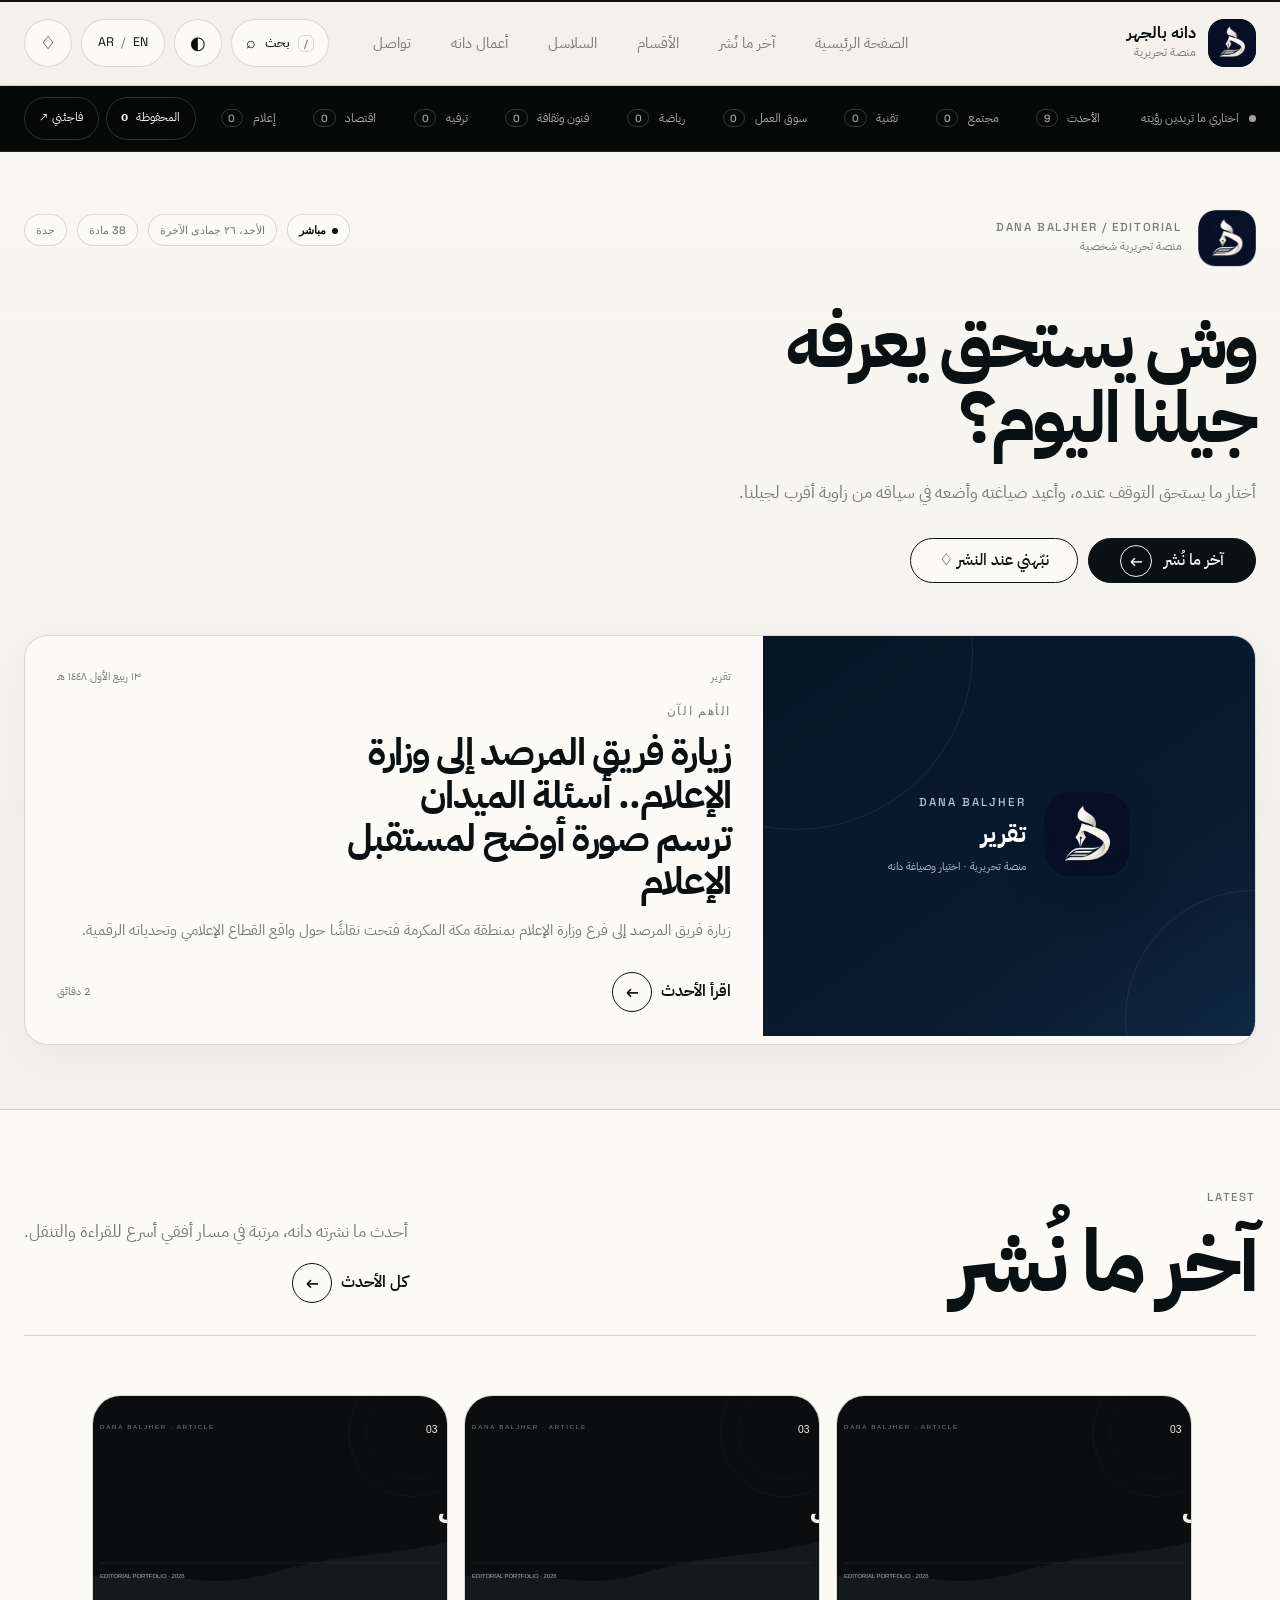
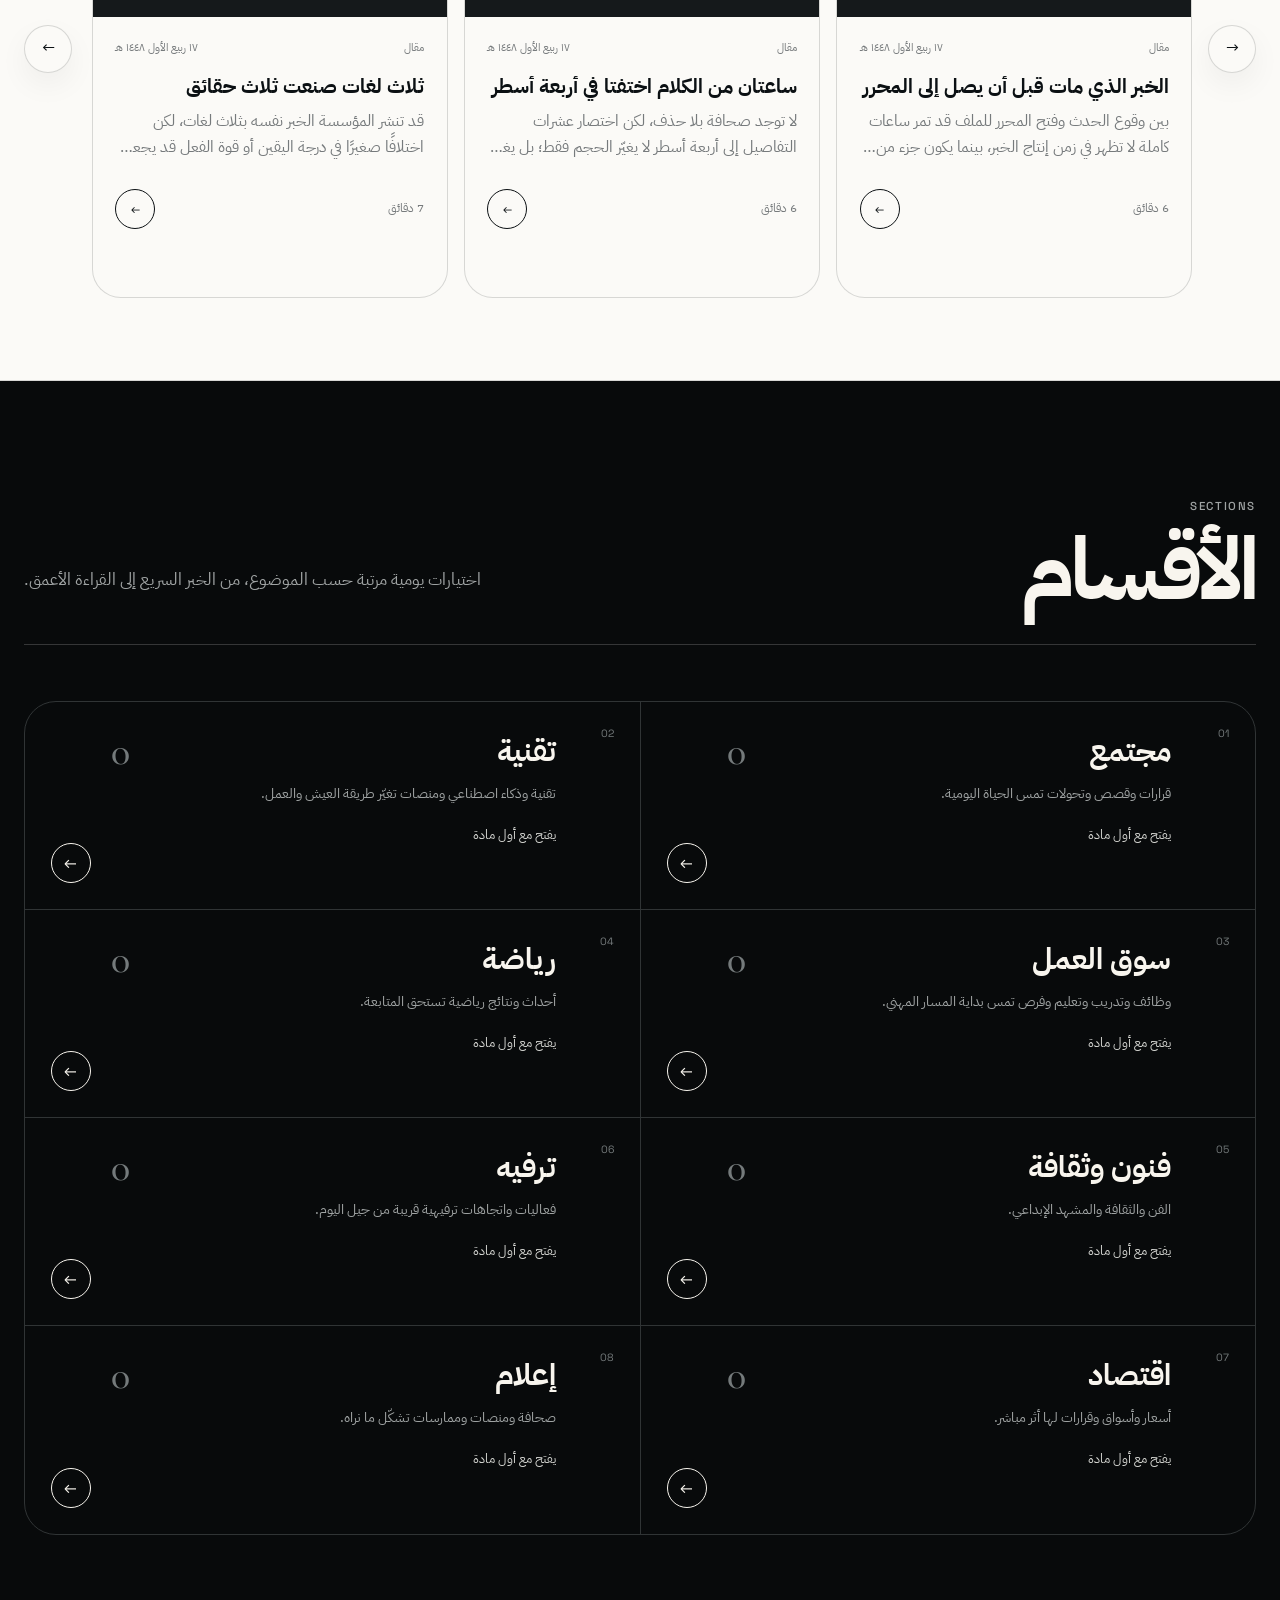
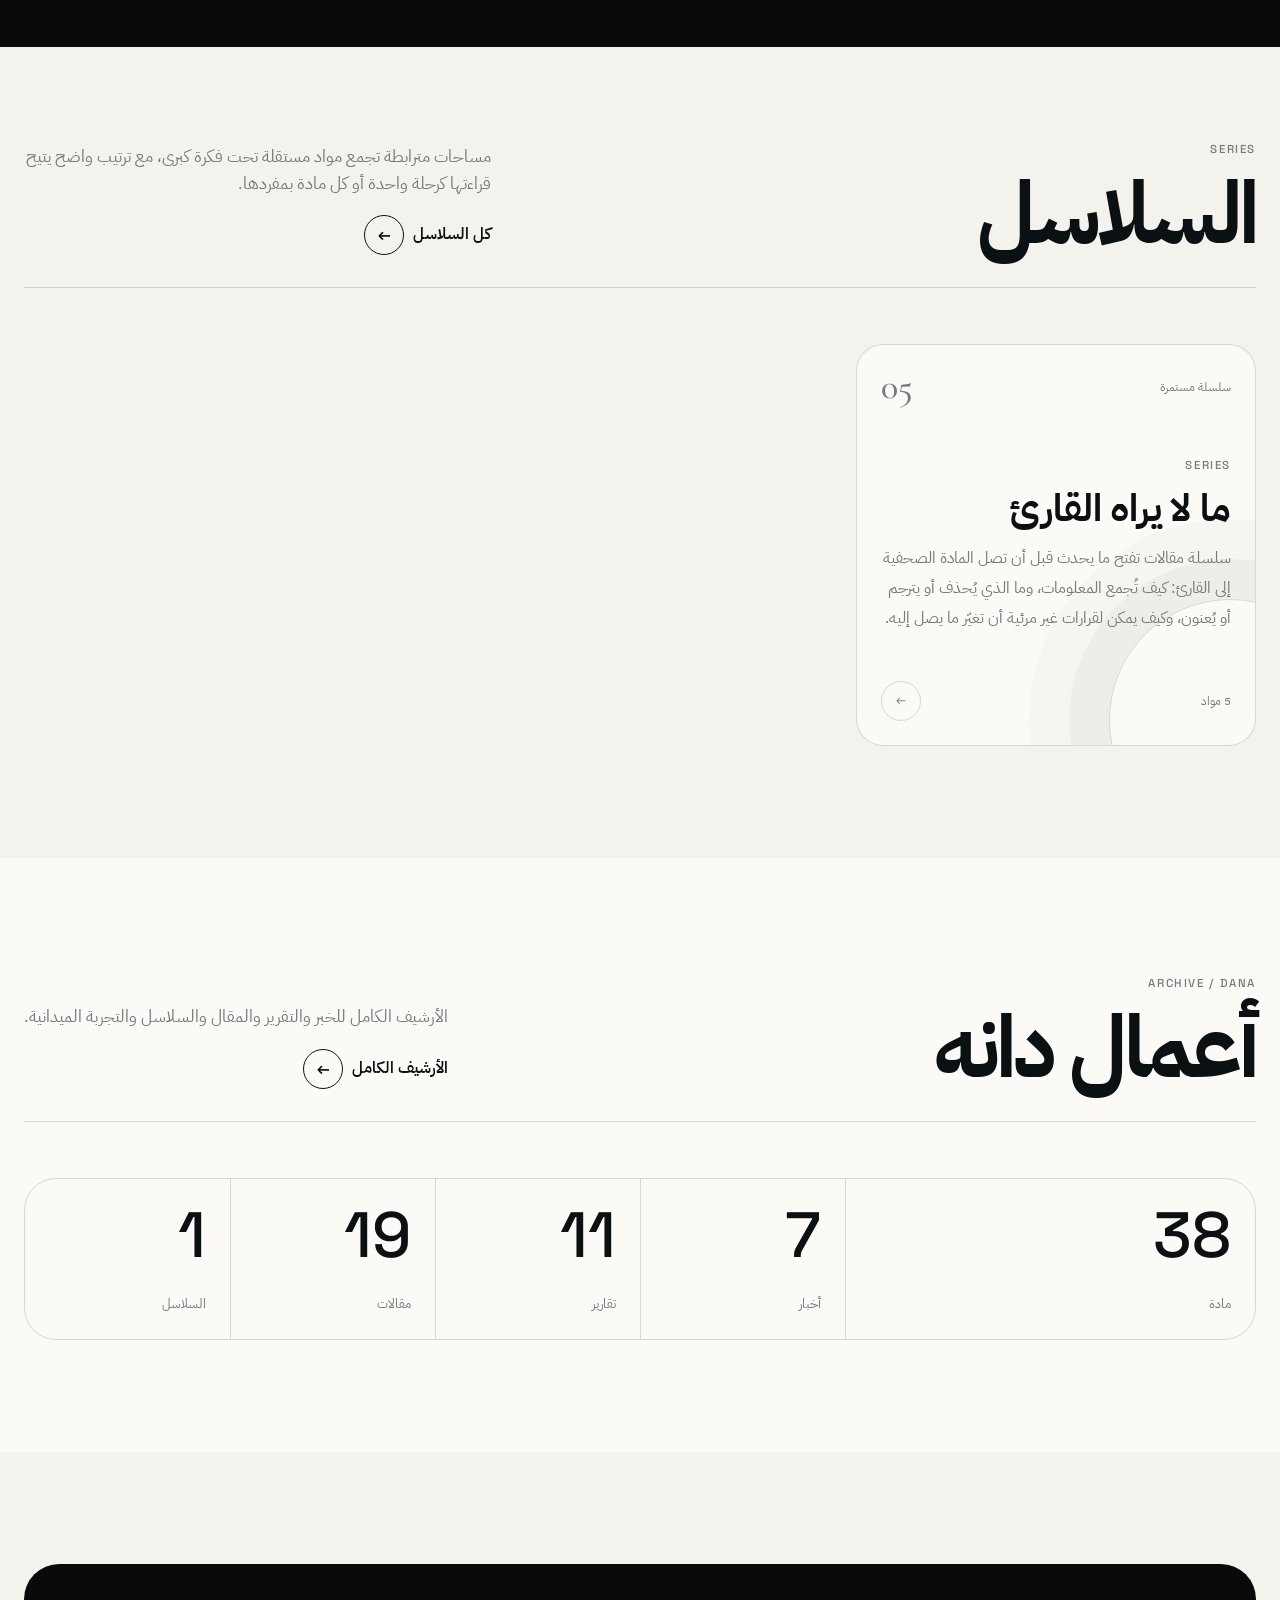
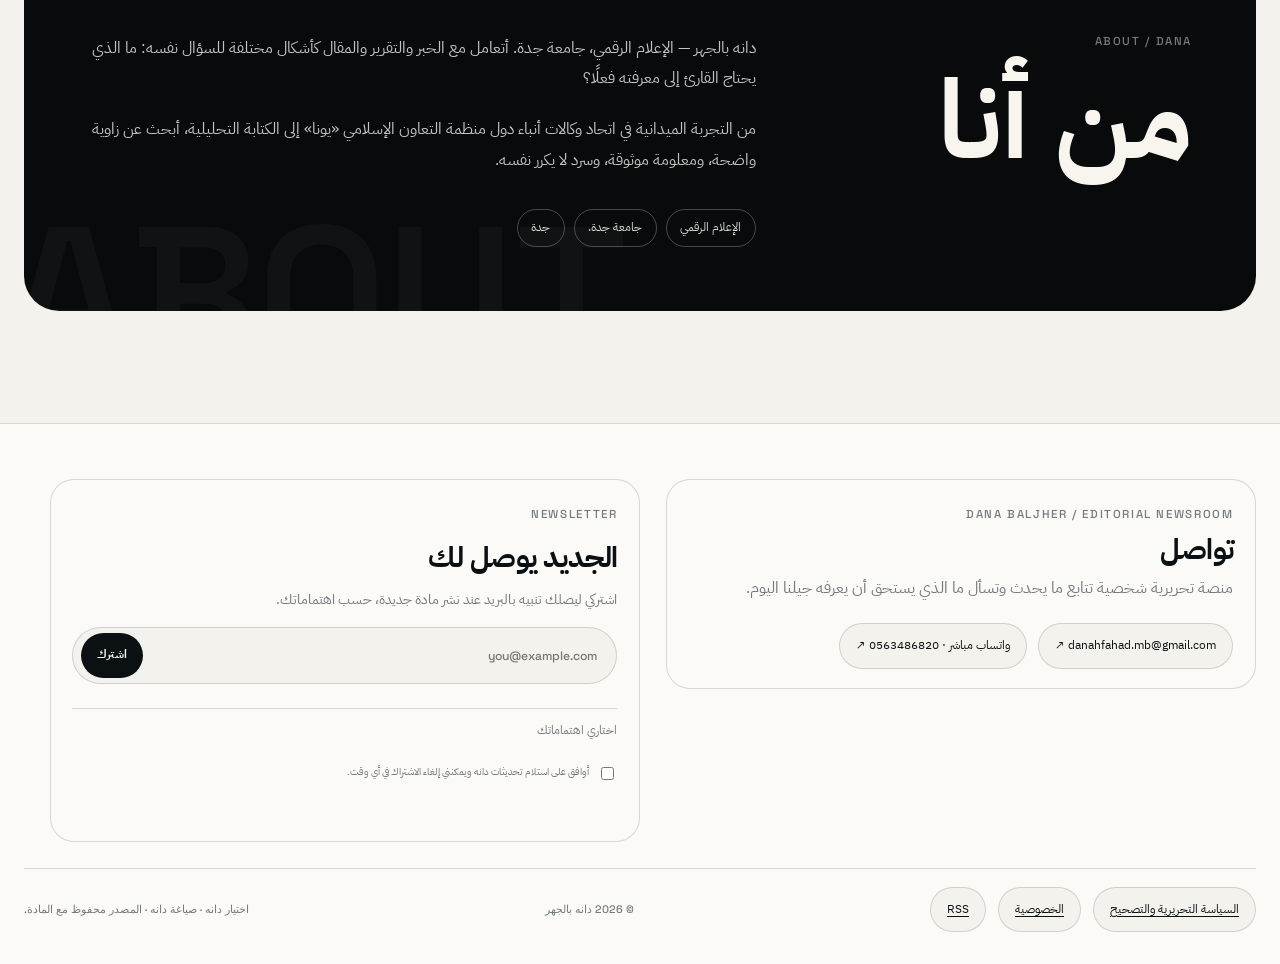
==== index.html @ 5fc56bbb "Enhance UI UX and overall website experience" ====
<!doctype html>
<html lang="ar" dir="rtl" data-theme="light">
<head>
<meta charset="utf-8"><meta name="viewport" content="width=device-width,initial-scale=1,viewport-fit=cover">
<meta name="theme-color" content="#f5f3ee"><meta name="description" content="منصة دانه بالجهر التحريرية — أخبار وتقارير ومقالات وسلاسل من زاوية تسأل: وش يستحق يعرفه جيلنا اليوم؟"><meta name="author" content="دانه بالجهر">
<meta property="og:type" content="website"><meta property="og:title" content="دانه بالجهر | منصة تحريرية"><meta property="og:image" content="assets/brand/icon-512.png">
<title>دانه بالجهر | منصة تحريرية</title>
<link rel="alternate" type="application/rss+xml" title="دانه بالجهر RSS" href="https://vffsndkoaswcnnlzpvuu.supabase.co/functions/v1/public-feed">
<link rel="icon" href="assets/brand/favicon.png?v=18.6"><link rel="apple-touch-icon" href="assets/brand/icon-192.png"><link rel="manifest" href="manifest.webmanifest">
<link rel="preconnect" href="https://fonts.googleapis.com"><link rel="preconnect" href="https://fonts.gstatic.com" crossorigin>
<link href="https://fonts.googleapis.com/css2?family=Aref+Ruqaa+Ink:wght@400;700&family=Cormorant+Garamond:wght@400;500;600&family=IBM+Plex+Sans+Arabic:wght@300;400;500;600;700&family=Space+Grotesk:wght@400;500;600;700&display=swap" rel="stylesheet">
<link rel="stylesheet" href="styles.css?v=18.6">
<script defer src="articles.js"></script><script defer src="translations-en.js?v=20260901-v18"></script><script defer src="series-data.js?v=20260901-v18"></script><script defer src="backend.js?v=20260901-v18-1"></script><script defer src="pdf-export.js?v=18.6"></script><script defer src="app.js?v=18.6"></script>
</head>
<body data-page="home">
<a class="skip-link" href="#main">تجاوز إلى المحتوى</a><div class="page-progress" id="pageProgress"><span></span></div>
<header class="site-header"><div class="shell header-row">
<a class="brand" href="index.html"><span class="brand-mark"><img src="assets/brand/dana-mark.png?v=18.6" alt="" width="46" height="46"></span><span><strong data-name>دانه بالجهر</strong><small data-portfolio>منصة تحريرية</small></span></a>
<nav class="primary-nav"><a href="index.html" data-i18n="home">الصفحة الرئيسية</a><a href="index.html#now" data-i18n="latestNow">الأحدث</a><a href="index.html#sections" data-i18n="sections">الأقسام</a><a href="series.html" data-i18n="series">السلاسل</a><a href="archive.html" data-i18n="danaWork">أعمال دانه</a><a href="index.html#contact" data-i18n="contact">تواصل</a></nav>
<div class="header-actions"><button class="icon-button notify-button" type="button" data-push-toggle aria-label="تنبيهات النشر">♢</button><button id="langToggle" class="utility" type="button">AR <span>/</span> EN</button><button id="themeToggle" class="icon-button" type="button" aria-label="المظهر">◐</button><button id="searchToggle" class="search-button" type="button"><span>⌕</span><b data-i18n="search">بحث</b><kbd>/</kbd></button><button id="menuToggle" class="icon-button menu-button" type="button">☰</button></div>
</div></header>
<div class="content-ribbon"><div class="shell ribbon-inner"><span class="ribbon-label"><i></i><span data-i18n="choose">اختاري ما تريدين رؤيته</span></span><nav id="ribbonTrack" class="ribbon-track"></nav><div class="ribbon-tools"><button id="savedShortcut"><span data-i18n="saved">المحفوظة</span> <b data-saved-count>0</b></button><button id="randomStory"><span data-i18n="surprise">فاجئني</span> ↗</button></div></div></div>
<main id="main" tabindex="-1"></main>
<footer class="site-footer" id="contact"><div class="shell footer-inner footer-newsroom">
  <div class="footer-brand-block"><span class="eyebrow">DANA BALJHER / EDITORIAL NEWSROOM</span><h3 class="footer-contact-title" data-i18n="contact">تواصل</h3><p data-i18n="footerText">منصة تحريرية شخصية تتابع ما يحدث وتسأل ما الذي يستحق أن يعرفه جيلنا اليوم.</p><div class="footer-direct"><a href="mailto:danahfahad.mb@gmail.com?subject=%D8%AA%D9%88%D8%A7%D8%B5%D9%84%20%D9%85%D9%86%20%D9%85%D9%86%D8%B5%D8%A9%20%D8%AF%D8%A7%D9%86%D9%87">danahfahad.mb@gmail.com ↗</a><a href="https://wa.me/966563486820?text=%D9%85%D8%B1%D8%AD%D8%A8%D8%A7%20%D8%AF%D8%A7%D9%86%D9%87%D8%8C%20%D8%AA%D9%88%D8%A7%D8%B5%D9%84%D8%AA%20%D9%85%D8%B9%D9%83%20%D9%85%D9%86%20%D8%A7%D9%84%D9%85%D9%88%D9%82%D8%B9" target="_blank" rel="noopener" data-i18n="whatsappDirect">واتساب مباشر ↗</a></div></div>
  <div class="footer-newsletter"><span class="eyebrow">NEWSLETTER</span><h3 data-i18n="newsletterTitle">الجديد يوصل لك</h3><p data-i18n="newsletterDeck">اشتركي ليصلك تنبيه بالبريد عند نشر مادة جديدة، حسب اهتماماتك.</p><form class="newsletter-form" data-newsletter-form><div class="newsletter-row"><input type="email" name="email" autocomplete="email" required placeholder="you@example.com" aria-label="Email"><button type="submit" data-i18n="subscribe">اشترك</button></div><details class="newsletter-topics"><summary data-i18n="chooseInterests">اختاري اهتماماتك</summary><div><label><input type="checkbox" name="topic" value="all" checked><span data-i18n="allTopics">كل الجديد</span></label><label><input type="checkbox" name="topic" value="tech"><span data-i18n="techTopic">تقنية</span></label><label><input type="checkbox" name="topic" value="careers"><span data-i18n="careersTopic">سوق العمل</span></label><label><input type="checkbox" name="topic" value="sports"><span data-i18n="sportsTopic">رياضة</span></label><label><input type="checkbox" name="topic" value="arts"><span data-i18n="artsTopic">فنون وثقافة</span></label><label><input type="checkbox" name="topic" value="society"><span data-i18n="societyTopic">مجتمع</span></label><label><input type="checkbox" name="topic" value="economy"><span data-i18n="economyTopic">اقتصاد</span></label><label><input type="checkbox" name="topic" value="media"><span data-i18n="mediaTopic">إعلام</span></label><label><input type="checkbox" name="topic" value="entertainment"><span data-i18n="entertainmentTopic">ترفيه</span></label></div></details><label class="newsletter-consent"><input type="checkbox" name="consent" required><span data-i18n="newsletterConsent">أوافق على استلام تحديثات دانه ويمكنني إلغاء الاشتراك في أي وقت.</span></label><small data-newsletter-status aria-live="polite"></small></form></div>
  
  <div class="footer-bottom"><div class="policy-links"><a href="editorial.html">السياسة التحريرية والتصحيح</a><a href="privacy.html">الخصوصية</a><a href="https://vffsndkoaswcnnlzpvuu.supabase.co/functions/v1/public-feed" target="_blank" rel="noopener">RSS</a></div><small>© <span data-year></span> <span data-name>دانه بالجهر</span></small><small data-i18n="footerNote">اختيار دانه · صياغة دانه · المصدر محفوظ مع المادة.</small></div>
</div></footer>
<button class="back-to-top" id="backToTop" type="button" aria-label="إلى الأعلى" title="إلى الأعلى">↑</button>
<section class="search-overlay" id="searchPanel" hidden aria-hidden="true"><button class="search-backdrop" data-search-close aria-label="close"></button><div class="search-dialog"><div class="search-head"><div><span class="eyebrow">SEARCH / <b data-search-total>—</b></span><h2 data-i18n="searchArchive">ابحثي في الأرشيف</h2></div><button data-search-close class="close-button">ESC ×</button></div><label class="global-search"><span>⌕</span><input id="globalSearch" type="search" autocomplete="off" placeholder="ابدئي بحرف أو كلمة من العنوان…"></label><div class="search-meta"><span id="searchStatus"></span><span data-i18n="titleMatch">المطابقة من بداية كلمات العنوان</span></div><div id="quickResults" class="quick-results"></div></div></section>
<aside class="mobile-drawer" id="mobileDrawer" aria-hidden="true"><div class="drawer-head"><a class="brand" href="index.html"><img src="assets/brand/dana-mark.png?v=18.6" alt=""><span><strong data-name>دانه بالجهر</strong><small data-portfolio>منصة تحريرية</small></span></a><button id="drawerClose">×</button></div><div class="drawer-links"><a href="index.html" data-i18n="home">الصفحة الرئيسية</a><a href="index.html#now" data-i18n="latestNow">الأحدث</a><a href="index.html#sections" data-i18n="sections">الأقسام</a><a href="section.html?section=society">مجتمع</a><a href="section.html?section=tech">تقنية</a><a href="section.html?section=careers">سوق العمل</a><a href="section.html?section=sports">رياضة</a><a href="section.html?section=arts">فنون وثقافة</a><a href="section.html?section=entertainment">ترفيه</a><a href="section.html?section=economy">اقتصاد</a><a href="section.html?section=media">إعلام</a><a href="series.html" data-i18n="series">السلاسل</a><a href="archive.html" data-i18n="danaWork">أعمال دانه</a><a href="index.html#about" data-i18n="about">من أنا</a><a href="index.html#contact" data-i18n="contact">تواصل</a></div><div class="drawer-language"><button data-drawer-lang="ar">العربية</button><button data-drawer-lang="en">English</button></div><button id="drawerSearch" class="drawer-search" data-i18n="searchArchive">ابحثي في الأرشيف</button></aside><div class="drawer-backdrop" id="drawerBackdrop" hidden></div>
<div class="reading-dock" id="readingDock" hidden></div><div class="toast" id="toast" hidden></div>
</body></html>
---- styles.css ----
:root{--ui-scale:1;--bg:#f4f2ed;--paper:#fbfaf7;--ink:#0b1013;--muted:#767a7c;--line:rgba(11,16,19,.15);--soft:#e9e6df;--dark:#080a0b;--dark2:#11171a;--white:#f8f5ee;--radius:2rem;--header:5.35rem;--ribbon:4.15rem;--shadow:0 24px 80px rgba(0,0,0,.09);font-size:calc(16px * var(--ui-scale))}
html[data-theme="dark"]{--bg:#090b0c;--paper:#111416;--ink:#f5f2eb;--muted:#a5a7a5;--line:rgba(255,255,255,.14);--soft:#181b1d;--dark:#f3f0e9;--dark2:#e7e3db;--white:#0b0d0e;--shadow:0 24px 80px rgba(0,0,0,.35)}
*{box-sizing:border-box}html{scroll-behavior:smooth;scroll-padding-top:calc(var(--header) + var(--ribbon) + 1rem)}body{margin:0;background:var(--bg);color:var(--ink);font-family:"IBM Plex Sans Arabic",Arial,sans-serif;line-height:1.6;overflow-x:hidden}html[lang="en"] body{font-family:"Space Grotesk",Arial,sans-serif;line-height:1.5}button,input{font:inherit;color:inherit}button,a{-webkit-tap-highlight-color:transparent}a{color:inherit;text-decoration:none}button{border:0;background:none;cursor:pointer}img{display:block;max-width:100%}[hidden]{display:none!important}.shell{width:min(118rem,calc(100% - 3rem));margin-inline:auto}.skip-link{position:fixed;z-index:9999;top:.5rem;left:.5rem;padding:.8rem 1rem;background:var(--ink);color:var(--bg);transform:translateY(-150%)}.skip-link:focus{transform:none}.page-progress{position:fixed;z-index:140;inset:0 0 auto;height:2px;pointer-events:none}.page-progress span{display:block;width:0;height:100%;background:var(--ink)}
/* header */
.site-header{height:var(--header);position:sticky;top:0;z-index:110;background:color-mix(in srgb,var(--bg) 93%,transparent);backdrop-filter:blur(16px);border-top:2px solid var(--ink);border-bottom:1px solid var(--line)}.header-row{height:100%;display:grid;grid-template-columns:1fr auto 1fr;align-items:center;gap:2rem}.brand{display:inline-flex;align-items:center;gap:.75rem;width:max-content}.brand-mark{width:3rem;height:3rem;border-radius:1rem;overflow:hidden;background:#07121b}.brand-mark img{width:100%;height:100%;object-fit:cover}.brand>span:last-child,.brand span span{display:grid}.brand strong{font-size:1rem;line-height:1.15}.brand small{font-size:.72rem;color:var(--muted);margin-top:.15rem}.primary-nav{display:flex;align-items:center;gap:2.5rem}.primary-nav a{font-size:.91rem;color:var(--muted);position:relative}.primary-nav a:hover{color:var(--ink)}.primary-nav a:after{content:"";position:absolute;inset:auto 0 -.4rem;width:0;height:1px;background:currentColor;transition:width .2s}.primary-nav a:hover:after{width:100%}.header-actions{display:flex;align-items:center;gap:.55rem;justify-self:end;direction:ltr}.utility,.icon-button,.search-button{height:3rem;border:1px solid var(--line);border-radius:999px;background:var(--paper);display:flex;align-items:center;justify-content:center}.utility{padding:0 1rem;gap:.45rem;font-family:"Space Grotesk";font-size:.78rem}.utility span{color:var(--muted)}.icon-button{width:3rem;font-size:1.1rem}.search-button{padding:0 .9rem;gap:.55rem}.search-button b{font-weight:500;font-size:.83rem}.search-button kbd{font:500 .65rem "Space Grotesk";border:1px solid var(--line);border-radius:.35rem;padding:.05rem .32rem;color:var(--muted)}.menu-button{display:none}
.content-ribbon{height:var(--ribbon);position:sticky;top:var(--header);z-index:100;background:#070808;color:#f1eee7;border-bottom:1px solid #242626}.ribbon-inner{height:100%;display:flex;align-items:center;gap:1.6rem}.ribbon-label{display:flex;align-items:center;gap:.6rem;white-space:nowrap;font-size:.75rem;color:#aaa}.ribbon-label i{width:.45rem;height:.45rem;border-radius:50%;background:#a5a39d}.ribbon-track{display:flex;align-items:center;gap:.45rem;overflow-x:auto;scrollbar-width:none;flex:1}.ribbon-track::-webkit-scrollbar{display:none}.ribbon-link{display:flex;align-items:center;gap:.6rem;padding:.72rem .95rem;border-radius:999px;color:#a8a8a5;font-size:.78rem;white-space:nowrap;transition:background .15s,color .15s}.ribbon-link b{font:500 .65rem "Space Grotesk";border:1px solid #363838;border-radius:999px;padding:.1rem .42rem}.ribbon-link:hover,.ribbon-link.active{background:#222323;color:#fff}.ribbon-tools{display:flex;gap:.45rem;white-space:nowrap}.ribbon-tools button{color:#f5f2ec;border:1px solid #333636;border-radius:999px;padding:.7rem .9rem;font-size:.72rem}.ribbon-tools b{margin-inline-start:.3rem}
/* type */
.eyebrow{display:inline-block;font:500 .72rem/1.2 "Space Grotesk";letter-spacing:.14em;text-transform:uppercase;color:var(--muted)}.section{padding:7rem 0}.section-head{display:grid;grid-template-columns:minmax(0,1.2fr) minmax(18rem,.8fr);gap:4rem;align-items:end;margin-bottom:3.5rem;padding-bottom:2rem;border-bottom:1px solid var(--line)}.section-head h2{font-size:clamp(2.8rem,5vw,6.8rem);line-height:.95;letter-spacing:-.045em;margin:.7rem 0 0}.section-head-side{justify-self:end;max-width:35rem}.section-head-side p{margin:0 0 1.1rem;color:var(--muted);font-size:1.05rem}.text-link{display:inline-flex;gap:.55rem;align-items:center;font-weight:600}.arrow{display:inline-grid;place-items:center;width:2.5rem;height:2.5rem;border:1px solid currentColor;border-radius:50%;font-family:"Space Grotesk";transition:transform .15s}.text-link:hover .arrow,.story-card:hover .arrow,.format-card:hover .arrow,.archive-row:hover .arrow{transform:translateX(var(--arrow-x,3px))}html[dir="rtl"]{--arrow-x:-3px}
/* home hero */
.home-hero{min-height:calc(100svh - var(--header) - var(--ribbon));display:flex;align-items:stretch;border-bottom:1px solid var(--line)}.hero-inner{padding:3.25rem 0 2.8rem;display:grid;grid-template-rows:auto 1fr auto;min-height:42rem}.hero-top{display:flex;align-items:flex-start;justify-content:space-between;gap:4rem}.hero-top p{width:min(44rem,48%);margin:0;color:var(--muted);font-size:1.02rem}.wordmark{align-self:center;display:flex;flex-direction:column;font:600 clamp(6rem,14vw,15.5rem)/.72 "Space Grotesk";letter-spacing:-.08em;text-transform:uppercase;direction:ltr}.wordmark span:first-child{color:var(--ink)}.wordmark span:last-child{color:transparent;-webkit-text-stroke:1.4px var(--ink);margin-top:1.1rem}.hero-bottom{border-top:1px solid var(--line);padding-top:1.5rem;display:flex;justify-content:space-between;align-items:flex-end;gap:2rem}.hero-counts{display:flex;gap:2.2rem}.hero-counts span{display:grid;color:var(--muted);font-size:.72rem}.hero-counts b{font:600 1.55rem "Space Grotesk";color:var(--ink)}.hero-actions{display:flex;gap:.6rem}.btn{min-height:3.6rem;padding:0 1.4rem;border:1px solid var(--ink);border-radius:999px;display:inline-flex;align-items:center;gap:.7rem;justify-content:center;font-weight:500}.btn.primary{background:var(--ink);color:var(--bg)}.btn .arrow{width:2rem;height:2rem}
/* selected */
.selected-grid{display:grid;grid-template-columns:1.15fr .85fr .85fr;gap:1rem;align-items:start}.story-card{display:block;border:1px solid var(--line);border-radius:1.8rem;overflow:hidden;background:var(--paper);transition:transform .2s,box-shadow .2s}.story-card:hover{transform:translateY(-4px);box-shadow:var(--shadow)}.story-image{aspect-ratio:16/9;overflow:hidden;background:var(--soft)}.story-image img{width:100%;height:100%;object-fit:cover;transition:transform .45s}.story-card:hover .story-image img{transform:scale(1.025)}.story-copy{padding:1.35rem 1.4rem 1.15rem}.story-meta{display:flex;justify-content:space-between;gap:1rem;color:var(--muted);font-size:.7rem}.story-copy h3{font-size:clamp(1.35rem,1.7vw,2.2rem);line-height:1.25;margin:1.5rem 0 .75rem}.story-copy p{color:var(--muted);margin:0;display:-webkit-box;-webkit-line-clamp:3;-webkit-box-orient:vertical;overflow:hidden}.story-foot{margin-top:1.8rem;display:flex;justify-content:space-between;align-items:center;color:var(--muted);font-size:.72rem}.story-foot .arrow{color:var(--ink)}.selected-1 .story-image{aspect-ratio:16/10}.selected-1 .story-copy h3{font-size:clamp(1.7rem,2.5vw,3.4rem)}
/* formats */
.format-section{background:var(--dark);color:var(--white)}.format-section .section-head{border-color:rgba(255,255,255,.18)}.format-section .eyebrow,.format-section .section-head-side p{color:#9da1a3}.format-grid{display:grid;grid-template-columns:repeat(2,1fr);border:1px solid #303435;border-radius:2.2rem;overflow:hidden}.format-card{min-height:21rem;padding:2rem;display:grid;grid-template-columns:auto 1fr auto;gap:2rem;align-items:start;border-bottom:1px solid #303435;border-inline-end:1px solid #303435;transition:background .16s}.format-card:nth-child(even){border-inline-end:0}.format-card:nth-last-child(-n+2){border-bottom:0}.format-card:hover{background:#14191b}.format-index{font:500 .7rem "Space Grotesk";color:#7d8384}.format-card b{display:block;font:500 clamp(3rem,5vw,6rem)/1 "Space Grotesk";color:#797d7d}.format-card h3{font-size:2.3rem;margin:.4rem 0}.format-card p{max-width:32rem;color:#9da1a3;margin:0}.format-card>.arrow{align-self:end}
/* about */
.about-section{padding-block:8rem}.about-grid{display:grid;grid-template-columns:.9fr 1.1fr;gap:1rem}.about-black,.about-path{border-radius:2.2rem;min-height:39rem}.about-black{background:var(--dark);color:var(--white);padding:4rem;position:relative;overflow:hidden}.about-black:after{content:"ABOUT";position:absolute;bottom:-4rem;inset-inline-end:-1rem;font:600 10rem/1 "Space Grotesk";color:rgba(255,255,255,.035)}.about-black h2{font-size:clamp(4rem,7vw,8rem);line-height:.9;margin:2rem 0 3.2rem}.about-black p{font-size:1.15rem;color:#c3c5c3;max-width:39rem}.about-path{background:var(--paper);border:1px solid var(--line);padding:3rem 4rem}.path-row{display:grid;grid-template-columns:4rem 1fr;gap:1rem;padding:2.3rem 0;border-top:1px solid var(--line)}.path-row:first-of-type{margin-top:1.6rem}.path-row>span{font:500 .72rem "Space Grotesk";color:var(--muted)}.path-row h3{margin:0;font-size:1.65rem}.path-row p{margin:.4rem 0 0;color:var(--muted)}
/* data + experience */
.number-strip{display:grid;grid-template-columns:repeat(3,1fr);gap:1rem}.number-card{border-top:1px solid var(--ink);padding:2rem 0;min-height:17rem;display:flex;flex-direction:column}.number-card strong{font:600 clamp(3.3rem,6vw,7rem)/.9 "Space Grotesk";letter-spacing:-.06em}.number-card p{font-size:1rem;max-width:24rem;margin:1.5rem 0;color:var(--muted)}.number-card span{margin-top:auto;font-size:.75rem;border-top:1px solid var(--line);padding-top:1rem}.experience-preview{background:var(--paper);border-top:1px solid var(--line);border-bottom:1px solid var(--line)}.exp-grid{display:grid;grid-template-columns:.9fr 1.1fr;gap:7rem;align-items:start}.exp-grid h2{font-size:clamp(3rem,6vw,7rem);line-height:.95;margin:1rem 0 2rem}.exp-grid>div:first-child>p{font-size:1.1rem;color:var(--muted);max-width:36rem;margin-bottom:2rem}.outcome-list>div{display:grid;grid-template-columns:3rem 1fr;padding:1.45rem 0;border-top:1px solid var(--line)}.outcome-list>div span{font:.7rem "Space Grotesk";color:var(--muted)}.outcome-list p{margin:0}
/* pages */
.page-hero{padding:5.5rem 0 4.5rem;border-bottom:1px solid var(--line)}.page-hero h1{font-size:clamp(4.5rem,10vw,11rem);line-height:.84;letter-spacing:-.055em;margin:1.4rem 0 2rem}.page-hero p{max-width:50rem;font-size:1.15rem;color:var(--muted);margin:0 0 2rem}.category-lead{padding-top:3rem}.lead-card{display:grid;grid-template-columns:1.05fr .95fr;border-radius:2.2rem}.lead-card .story-image{aspect-ratio:auto;min-height:32rem}.lead-card .story-copy{padding:3rem;display:flex;flex-direction:column}.lead-card .story-copy h3{font-size:clamp(2.3rem,4vw,5rem)}.lead-card .story-foot{margin-top:auto}.collection-list{border-top:1px solid var(--line)}.archive-row{min-height:6.6rem;display:grid;grid-template-columns:3.5rem 6rem minmax(0,1fr) 9rem 3rem;gap:1rem;align-items:center;border-bottom:1px solid var(--line);transition:padding .18s,background .18s}.archive-row:hover{padding-inline:.8rem;background:var(--paper)}.row-index,.row-type,.archive-row time{font-size:.72rem;color:var(--muted)}.row-index{font-family:"Space Grotesk"}.archive-row h3{font-size:1.18rem;line-height:1.35;margin:0}.archive-row .arrow{width:2.5rem;height:2.5rem}.archive-tools{margin-top:2.5rem;border:1px solid var(--line);border-radius:1.5rem;padding:.8rem;display:grid;grid-template-columns:1fr minmax(15rem,27rem) auto;gap:1rem;align-items:center;background:var(--paper)}.archive-cats{display:flex;flex-wrap:wrap;gap:.35rem}.archive-cats button,.view-toggle button{border-radius:999px;padding:.75rem 1rem}.archive-cats button:hover,.archive-cats button.active{background:var(--ink);color:var(--bg)}.archive-search{height:3rem;border:1px solid var(--line);border-radius:999px;display:flex;align-items:center;padding:0 1rem;gap:.5rem}.archive-search input{border:0;outline:0;background:transparent;width:100%;min-width:0}.view-toggle{display:flex;border:1px solid var(--line);border-radius:999px}.view-toggle button{padding:.65rem .85rem}.archive-status{display:flex;justify-content:space-between;color:var(--muted);font-size:.72rem;margin-bottom:1.4rem}.archive-card-grid{display:grid;grid-template-columns:repeat(3,1fr);gap:1rem}.empty{padding:5rem;text-align:center;border:1px dashed var(--line);border-radius:1.5rem;color:var(--muted)}
/* data page */
.data-groups{padding-top:3rem}.data-group{padding:3.5rem 0;border-bottom:1px solid var(--line)}.data-group-head{display:flex;justify-content:space-between;gap:3rem;align-items:end;margin-bottom:2rem}.data-group-head span{color:var(--muted);font-size:.75rem}.data-group-head h2{font-size:clamp(1.7rem,3vw,3.5rem);line-height:1.15;max-width:60rem;margin:.5rem 0 0}.data-cards{display:grid;grid-template-columns:repeat(4,1fr);border:1px solid var(--line);border-radius:1.5rem;overflow:hidden}.data-cards>div{min-height:13rem;padding:1.5rem;border-inline-end:1px solid var(--line);border-bottom:1px solid var(--line)}.data-cards>div:nth-child(4n){border-inline-end:0}.data-cards strong{font:600 clamp(2rem,3vw,4rem)/1 "Space Grotesk";display:block}.data-cards p{margin:1.3rem 0 0;color:var(--muted)}.benefit-grid{display:grid;grid-template-columns:repeat(3,1fr);gap:1rem}.benefit-card{min-height:15rem;border:1px solid var(--line);border-radius:1.5rem;padding:1.5rem;background:var(--paper)}.benefit-card span{font:.72rem "Space Grotesk";color:var(--muted)}.benefit-card p{font-size:1.05rem;margin:2rem 0 0}
/* article */
.article-header{padding:4rem 0 3rem;display:grid;grid-template-columns:minmax(0,1fr) 20rem;gap:6rem;position:relative}.back-link{position:absolute;top:1.4rem;inset-inline-start:0;color:var(--muted);font-size:.8rem}.article-title{padding-top:2rem}.article-title h1{font-size:clamp(3rem,6.2vw,7.2rem);line-height:1.05;letter-spacing:-.045em;margin:1rem 0 1.7rem}.article-title p{font-size:1.2rem;color:var(--muted);max-width:55rem;margin:0}.article-header dl{margin:3.4rem 0 0}.article-header dl>div{display:flex;justify-content:space-between;gap:1rem;padding:1rem 0;border-bottom:1px solid var(--line);font-size:.78rem}.article-header dt{color:var(--muted)}.article-header dd{margin:0;font-weight:600}.article-cover{border-radius:2rem;overflow:hidden;max-height:52rem;background:var(--soft)}.article-cover img{width:100%;height:100%;max-height:52rem;object-fit:cover}.article-layout{display:grid;grid-template-columns:12rem minmax(0,52rem) 12rem;justify-content:center;gap:4rem;padding-block:5rem}.article-tools,.article-tags{position:sticky;top:calc(var(--header) + var(--ribbon) + 2rem);align-self:start;display:grid;gap:.5rem}.article-tools button{border:1px solid var(--line);border-radius:999px;padding:.75rem .9rem;text-align:start}.article-tags>span{font-size:.72rem;color:var(--muted);margin-bottom:.7rem}.article-tags b{font-size:.72rem;font-weight:400;border-bottom:1px solid var(--line);padding:.7rem 0}.article-body{font-family:"IBM Plex Sans Arabic";font-size:1.18rem;line-height:2.05}.article-body[lang="en"]{font-family:"Space Grotesk";line-height:1.85}.article-body>p{margin:0 0 1.7rem}.inline-stats,.inline-benefits{margin:5rem 0;padding-top:2rem;border-top:2px solid var(--ink)}.inline-stats h2,.inline-benefits h2{font-size:2.5rem;margin:0 0 2rem}.inline-stats>div{display:grid;grid-template-columns:repeat(2,1fr);gap:1px;background:var(--line);border:1px solid var(--line)}.inline-stats article{background:var(--bg);padding:1.5rem}.inline-stats strong{display:block;font:600 2.6rem "Space Grotesk"}.inline-stats span{display:block;color:var(--muted);font-size:.87rem;margin-top:1rem;line-height:1.65}.inline-benefits>div{display:grid;grid-template-columns:3rem 1fr;gap:1rem;padding:1.2rem 0;border-top:1px solid var(--line)}.inline-benefits>div>span{font:.72rem "Space Grotesk";color:var(--muted)}.inline-benefits p{margin:0}.article-prevnext{border-top:1px solid var(--line);border-bottom:1px solid var(--line);display:grid;grid-template-columns:1fr 1fr;margin-bottom:5rem}.article-prevnext a{padding:2rem;min-height:9rem}.article-prevnext a+ a{border-inline-start:1px solid var(--line)}.article-prevnext span{font-size:.72rem;color:var(--muted)}.article-prevnext strong{display:block;font-size:1rem;margin-top:.7rem}.reading-dock{position:fixed;z-index:125;bottom:1.2rem;left:50%;transform:translateX(-50%);background:#070808;color:white;border:1px solid #353737;border-radius:999px;padding:.45rem .55rem;display:flex;align-items:center;gap:.25rem;box-shadow:0 14px 40px rgba(0,0,0,.18)}.reading-dock button{color:white;padding:.55rem .7rem;font:500 .7rem "Space Grotesk";white-space:nowrap}.dock-line{width:6rem;height:1px;background:#4c4e4e;display:block;position:relative}.dock-line span{position:absolute;inset:0 auto 0 0;width:0;background:white}.focus-reading .site-header,.focus-reading .content-ribbon,.focus-reading .site-footer,.focus-reading .article-tools,.focus-reading .article-tags{display:none}.focus-reading .article-layout{grid-template-columns:minmax(0,52rem)}.focus-reading .article-header{padding-top:6rem}
/* search */
.search-overlay{position:fixed;z-index:300;inset:0}.search-backdrop{position:absolute;inset:0;background:rgba(0,0,0,.58);backdrop-filter:blur(7px);width:100%;height:100%}.search-dialog{position:absolute;top:1.5rem;left:50%;transform:translateX(-50%);width:min(72rem,calc(100% - 2rem));max-height:calc(100vh - 3rem);overflow:auto;background:var(--paper);border:1px solid var(--line);border-radius:2rem;padding:2rem;box-shadow:var(--shadow)}.search-head{display:flex;justify-content:space-between;gap:2rem;align-items:start}.search-head h2{font-size:2.5rem;margin:.5rem 0 1.5rem}.close-button{border:1px solid var(--line);border-radius:999px;padding:.7rem 1rem}.global-search{height:5rem;border:1px solid var(--line);border-radius:1.3rem;display:flex;align-items:center;gap:1rem;padding:0 1.3rem}.global-search input{border:0;outline:0;background:none;width:100%;font-size:1.25rem}.search-meta{display:flex;justify-content:space-between;color:var(--muted);font-size:.72rem;padding:1rem .2rem}.quick-results{border-top:1px solid var(--line)}.quick-results a{display:grid;grid-template-columns:7rem 1fr 9rem;gap:1rem;align-items:center;padding:1.1rem .3rem;border-bottom:1px solid var(--line)}.quick-results span,.quick-results time{color:var(--muted);font-size:.7rem}.quick-results strong{font-size:1rem}.toast{position:fixed;z-index:500;bottom:5.5rem;left:50%;transform:translateX(-50%);padding:.8rem 1.2rem;border-radius:999px;background:var(--ink);color:var(--bg);font-size:.8rem}
/* drawer */
.mobile-drawer,.drawer-backdrop{display:none}
/* footer compact */
.site-footer{border-top:1px solid var(--line);padding:2.2rem 0;background:var(--paper)}.footer-inner{display:grid;grid-template-columns:1.3fr 1fr auto;gap:3rem;align-items:end}.footer-inner p{max-width:36rem;margin:.6rem 0 0;color:var(--muted)}.footer-inner nav{display:flex;flex-wrap:wrap;gap:.9rem 1.3rem}.footer-inner nav a,.footer-inner nav button{font-size:.76rem;color:var(--muted)}.footer-inner small{font:500 .68rem "Space Grotesk";color:var(--muted);white-space:nowrap}
.reveal-in{animation:rise .35s both;animation-delay:var(--delay,0ms)}@keyframes rise{from{opacity:0;transform:translateY(8px)}to{opacity:1;transform:none}}@media(prefers-reduced-motion:reduce){*{scroll-behavior:auto!important;animation:none!important;transition:none!important}}
@media(max-width:1100px){.shell{width:min(100% - 2rem,80rem)}.primary-nav{display:none}.header-row{grid-template-columns:1fr 1fr}.header-actions{justify-self:end}.menu-button{display:flex}.ribbon-label{display:none}.ribbon-tools{display:none}.hero-inner{min-height:36rem}.hero-top p{width:55%}.selected-grid{grid-template-columns:1fr 1fr}.selected-1{grid-column:1/-1;display:grid;grid-template-columns:1.1fr .9fr}.selected-1 .story-image{aspect-ratio:auto}.about-grid,.exp-grid{grid-template-columns:1fr}.about-black,.about-path{min-height:auto}.number-strip{grid-template-columns:1fr}.number-card{min-height:11rem}.article-layout{grid-template-columns:9rem minmax(0,48rem)}.article-tags{display:none}.data-cards{grid-template-columns:repeat(2,1fr)}.data-cards>div:nth-child(2n){border-inline-end:0}.archive-card-grid{grid-template-columns:repeat(2,1fr)}}
@media(max-width:760px){:root{--header:4.55rem;--ribbon:3.7rem}.shell{width:calc(100% - 1.25rem)}.header-row{gap:.7rem}.brand-mark{width:2.6rem;height:2.6rem;border-radius:.8rem}.brand strong{font-size:.88rem}.brand small{font-size:.62rem}.header-actions{gap:.3rem}.utility{height:2.55rem;padding:0 .65rem}.icon-button{width:2.55rem;height:2.55rem}.search-button{width:2.55rem;height:2.55rem;padding:0}.search-button b,.search-button kbd{display:none}.content-ribbon{overflow:hidden}.ribbon-inner{width:100%;padding-inline:.55rem}.ribbon-track{gap:.2rem}.ribbon-link{padding:.62rem .72rem;font-size:.69rem}.ribbon-link b{font-size:.56rem}.home-hero{min-height:auto}.hero-inner{min-height:34rem;padding:2rem 0}.hero-top{display:grid;gap:1rem}.hero-top p{width:auto;font-size:.86rem}.wordmark{font-size:clamp(4.7rem,23vw,8rem);margin:2.5rem 0}.hero-bottom{display:grid}.hero-counts{gap:1rem;overflow-x:auto}.hero-counts span{min-width:4.5rem}.hero-actions{width:100%}.hero-actions .btn{flex:1}.btn{min-height:3.2rem;padding:0 1rem;font-size:.8rem}.section{padding:4.5rem 0}.section-head{display:block;margin-bottom:2rem;padding-bottom:1.3rem}.section-head h2{font-size:3.3rem}.section-head-side{margin-top:1rem}.section-head-side p{font-size:.9rem}.selected-grid{display:grid;grid-template-columns:1fr}.selected-1{grid-column:auto;display:block}.selected-1 .story-image{aspect-ratio:16/9}.story-copy h3,.selected-1 .story-copy h3{font-size:1.45rem}.format-grid{display:block}.format-card{min-height:14rem;border-inline-end:0!important;border-bottom:1px solid #303435!important;grid-template-columns:2.3rem 1fr auto;padding:1.3rem}.format-card:last-child{border-bottom:0!important}.format-card b{font-size:3.2rem}.format-card h3{font-size:1.65rem}.format-card p{font-size:.82rem}.about-section{padding-block:4.5rem}.about-black{padding:2rem}.about-black h2{font-size:4rem;margin:1rem 0 2rem}.about-black p{font-size:.95rem}.about-path{padding:2rem}.path-row{grid-template-columns:2.5rem 1fr;padding:1.6rem 0}.number-card strong{font-size:3.7rem}.exp-grid{gap:3rem}.exp-grid h2{font-size:3.5rem}.page-hero{padding:3.5rem 0 2.5rem}.page-hero h1{font-size:4.5rem}.page-hero p{font-size:.95rem}.lead-card{display:block}.lead-card .story-image{min-height:0;aspect-ratio:16/9}.lead-card .story-copy{padding:1.4rem}.lead-card .story-copy h3{font-size:1.7rem}.archive-row{grid-template-columns:2.3rem 4rem 1fr 2.6rem;min-height:6rem}.archive-row time{display:none}.archive-row h3{font-size:.95rem}.archive-tools{grid-template-columns:1fr;gap:.65rem}.archive-cats{overflow-x:auto;flex-wrap:nowrap}.archive-cats button{white-space:nowrap}.archive-card-grid{grid-template-columns:1fr}.data-group-head{display:block}.data-group-head .text-link{margin-top:1rem}.data-cards{grid-template-columns:1fr}.data-cards>div{border-inline-end:0!important}.benefit-grid{grid-template-columns:1fr}.article-header{display:block;padding-top:4rem}.article-title h1{font-size:2.65rem}.article-title p{font-size:1rem}.article-header dl{margin-top:2rem}.article-cover{border-radius:1rem}.article-layout{grid-template-columns:1fr;padding-block:2.5rem}.article-tools{position:static;display:flex;overflow-x:auto}.article-tools button{white-space:nowrap}.article-tags{display:none}.article-body{font-size:1.05rem;line-height:1.95}.article-body[lang="en"]{line-height:1.75}.inline-stats>div{grid-template-columns:1fr}.article-prevnext{grid-template-columns:1fr}.article-prevnext a+ a{border-inline-start:0;border-top:1px solid var(--line)}.reading-dock{bottom:.65rem;max-width:calc(100% - 1rem);overflow-x:auto}.reading-dock button{padding:.5rem}.dock-line{width:3rem}.search-dialog{top:.5rem;width:calc(100% - 1rem);max-height:calc(100vh - 1rem);padding:1.2rem;border-radius:1.3rem}.search-head h2{font-size:1.8rem}.global-search{height:4rem}.quick-results a{grid-template-columns:4rem 1fr}.quick-results time{display:none}.footer-inner{grid-template-columns:1fr;gap:1.3rem}.mobile-drawer{display:block;position:fixed;z-index:260;inset:0 0 0 auto;width:min(92vw,25rem);padding:1rem;background:var(--paper);transform:translateX(110%);transition:transform .2s}.drawer-open .mobile-drawer{transform:none}.drawer-backdrop{position:fixed;z-index:250;inset:0;background:rgba(0,0,0,.5)}.drawer-open .drawer-backdrop{display:block}.drawer-head{display:flex;justify-content:space-between;align-items:center;padding-bottom:1rem;border-bottom:1px solid var(--line)}.drawer-head .brand img{width:2.7rem;border-radius:.8rem}.drawer-head button{font-size:2rem}.drawer-links{display:grid;margin-top:1rem}.drawer-links a{font-size:1.4rem;padding:1rem .2rem;border-bottom:1px solid var(--line)}.drawer-language{display:flex;gap:.5rem;margin-top:1.5rem}.drawer-language button,.drawer-search{border:1px solid var(--line);padding:.8rem 1rem;border-radius:999px}.drawer-search{width:100%;margin-top:1rem}.focus-reading .article-header{padding-top:2rem}}
.wordmark.arabic-wordmark{font-family:"IBM Plex Sans Arabic",Arial,sans-serif;direction:rtl;letter-spacing:-.075em}.wordmark.arabic-wordmark span:last-child{-webkit-text-stroke:1px var(--ink)}


/* v10 — editorial hierarchy and navigation refinement */
.page-back-home{display:inline-flex;align-items:center;gap:.65rem;margin-bottom:1.6rem;font-weight:600;font-size:.82rem;color:var(--muted)}
.page-back-home:hover{color:var(--ink)}.page-back-home .arrow{width:2.15rem;height:2.15rem}

/* Home hero: the name leads, the explanation supports it */
.home-hero{min-height:calc(100svh - var(--header) - var(--ribbon));}
.hero-inner{min-height:clamp(38rem,calc(100svh - var(--header) - var(--ribbon)),54rem);padding:2.25rem 0 1.75rem;display:grid;grid-template-rows:1fr auto;gap:2rem}
.hero-stage{display:grid;grid-template-columns:minmax(0,1.65fr) minmax(20rem,.7fr);gap:clamp(1.25rem,3vw,3.5rem);align-items:center;min-height:0}
.hero-word-block{min-width:0;align-self:center}
.wordmark{font-size:clamp(5.4rem,10.6vw,11.6rem);line-height:.78;margin:0;max-width:100%;}
.wordmark.arabic-wordmark{font-size:clamp(5rem,9.6vw,10.5rem);line-height:.88;letter-spacing:-.06em}
.hero-intro{align-self:center;background:var(--ink);color:var(--bg);border-radius:2rem;padding:clamp(1.5rem,2.7vw,2.6rem);min-height:21rem;display:flex;flex-direction:column;justify-content:space-between;gap:2rem;box-shadow:var(--shadow)}
.hero-intro .eyebrow{color:color-mix(in srgb,var(--bg) 58%,transparent)}
.hero-intro p{font-size:clamp(1rem,1.25vw,1.22rem);line-height:1.85;margin:0;max-width:31rem;color:color-mix(in srgb,var(--bg) 78%,transparent)}
.hero-intro .hero-actions{display:flex;flex-wrap:wrap;gap:.65rem}
.hero-intro .btn{border-color:var(--bg);color:var(--bg)}
.hero-intro .btn.primary{background:var(--bg);color:var(--ink)}
.hero-bottom{padding-top:1.25rem;align-items:center}
.hero-signature{font:500 .66rem "Space Grotesk";letter-spacing:.16em;color:var(--muted);white-space:nowrap}

/* About: remove the low-value path panel and use one focused editorial block */
.about-section{padding-block:7rem}.about-single{min-height:auto;display:grid;grid-template-columns:minmax(15rem,.7fr) minmax(0,1.3fr);gap:clamp(2rem,6vw,7rem);align-items:start;padding:clamp(2.25rem,5vw,5rem)}
.about-single:after{font-size:12rem;bottom:-5rem}.about-heading h2{margin:1.25rem 0 0;font-size:clamp(4rem,7vw,7.8rem)}
.about-copy{padding-top:.3rem;max-width:49rem}.about-copy p{max-width:none;margin:0 0 1.3rem;font-size:clamp(1rem,1.2vw,1.16rem);line-height:1.9}
.about-facts{display:flex;flex-wrap:wrap;gap:.55rem;margin-top:2.1rem}.about-facts span{border:1px solid rgba(255,255,255,.25);border-radius:999px;padding:.55rem .85rem;font-size:.74rem;color:#d8d8d3}

/* Article: title is readable instead of poster-sized and scales with the accessibility control */
.article-header{padding-top:3rem;grid-template-columns:minmax(0,1fr) 18rem;gap:clamp(2rem,5vw,5rem)}
.article-title{padding-top:1rem}.article-title h1{font-size:clamp(2.7rem,calc(1.8rem + 2.7vw),5.15rem);line-height:1.08;letter-spacing:-.035em;margin:.9rem 0 1.35rem;max-width:60rem}
.article-title p{font-size:1.08rem;line-height:1.85;max-width:54rem}
.article-header dl{margin-top:2.6rem}.article-navlinks{position:absolute;top:1rem;inset-inline-start:0;display:flex;align-items:center;gap:1.2rem;z-index:2}
.article-navlinks .back-link{position:static;top:auto;inset-inline-start:auto}.article-home-link{display:inline-flex;align-items:center;gap:.45rem;font-size:.78rem;color:var(--muted);font-weight:600}.article-home-link:hover{color:var(--ink)}.article-home-link .arrow{width:1.9rem;height:1.9rem}
.article-cover.article-photo{max-height:42rem}.article-cover.article-photo img{max-height:42rem}

@media(max-width:1100px){
  .hero-inner{min-height:39rem}.hero-stage{grid-template-columns:minmax(0,1.2fr) minmax(18rem,.8fr)}
  .wordmark{font-size:clamp(5rem,11vw,9.2rem)}.wordmark.arabic-wordmark{font-size:clamp(4.6rem,10vw,8.5rem)}
  .hero-intro{min-height:18rem}
  .about-single{grid-template-columns:1fr;gap:2rem}.about-copy{max-width:58rem}
}
@media(max-width:760px){
  .hero-inner{min-height:auto;padding:1.4rem 0 1.2rem;gap:1.3rem}.hero-stage{grid-template-columns:1fr;gap:1.25rem}
  .hero-word-block{padding:1.3rem 0 .7rem}.wordmark{font-size:clamp(4.7rem,23vw,7.2rem);line-height:.78}.wordmark.arabic-wordmark{font-size:clamp(4.2rem,19vw,6.5rem);line-height:.9}
  .hero-intro{min-height:auto;border-radius:1.5rem;padding:1.4rem;gap:1.5rem}.hero-intro p{font-size:.94rem;line-height:1.75}.hero-intro .hero-actions{width:100%}.hero-intro .btn{flex:1;min-width:8rem}
  .hero-bottom{display:grid;gap:1rem}.hero-signature{display:none}.hero-counts{width:100%;justify-content:space-between;gap:.7rem}.hero-counts span{min-width:0!important}.hero-counts b{font-size:1.3rem}
  .about-section{padding-block:4.5rem}.about-single{padding:2rem;border-radius:1.6rem}.about-heading h2{font-size:3.8rem}.about-copy p{font-size:.95rem}.about-facts{margin-top:1.4rem}
  .page-back-home{margin-bottom:1.15rem}.article-header{padding-top:4.6rem}.article-title h1{font-size:clamp(2.2rem,calc(1.6rem + 3.1vw),3rem);line-height:1.17}.article-title p{font-size:.96rem}.article-navlinks{top:1rem;width:100%;justify-content:space-between}.article-home-link span.arrow{display:none}
}

/* Accessibility typography: rem-based so A− / A+ changes the whole reading interface */
.section-head h2{font-size:5.4rem}.wordmark{font-size:10.5rem}.wordmark.arabic-wordmark{font-size:9.4rem}.format-card b{font-size:5rem}.about-heading h2{font-size:6.8rem}.number-card strong{font-size:6rem}.exp-grid h2{font-size:5.8rem}.page-hero h1{font-size:8rem}.lead-card .story-copy h3{font-size:3.8rem}.data-group-head h2{font-size:3rem}.data-cards strong{font-size:3.5rem}.article-title h1{font-size:5rem}
@media(max-width:1100px){.section-head h2{font-size:4.5rem}.wordmark{font-size:8.2rem}.wordmark.arabic-wordmark{font-size:7.4rem}.format-card b{font-size:4.2rem}.about-heading h2{font-size:5.4rem}.number-card strong{font-size:5rem}.exp-grid h2{font-size:4.7rem}.page-hero h1{font-size:6.2rem}.lead-card .story-copy h3{font-size:3.1rem}.article-title h1{font-size:4.15rem}}
@media(max-width:760px){.section-head h2{font-size:3.3rem}.wordmark{font-size:6.2rem}.wordmark.arabic-wordmark{font-size:5.6rem}.format-card b{font-size:3.2rem}.about-heading h2{font-size:3.8rem}.number-card strong{font-size:3.7rem}.exp-grid h2{font-size:3.5rem}.page-hero h1{font-size:4.2rem}.lead-card .story-copy h3{font-size:1.8rem}.data-group-head h2{font-size:2rem}.data-cards strong{font-size:2.7rem}.article-title h1{font-size:2.6rem}}
/* Final article-title tuning */
.article-title h1{font-size:4.6rem}
@media(max-width:1100px){.article-title h1{font-size:3.8rem}}
@media(max-width:760px){.article-title h1{font-size:2.45rem}}

/* v11 — hero rebuilt from the approved editorial reference */
.hero-v11{position:relative;isolation:isolate;overflow:hidden;min-height:calc(100svh - var(--header) - var(--ribbon));border-bottom:1px solid var(--line);background:
  radial-gradient(ellipse at 93% 42%,transparent 0 28%,color-mix(in srgb,#9b7d5f 30%,transparent) 28.12% 28.3%,transparent 28.42% 37%,color-mix(in srgb,#9b7d5f 25%,transparent) 37.1% 37.28%,transparent 37.4%),
  linear-gradient(115deg,color-mix(in srgb,#fff 38%,transparent),transparent 30%),
  var(--bg)}
.hero-v11:before{content:"";position:absolute;z-index:-1;inset:auto -12% -18% -8%;height:48%;pointer-events:none;background:linear-gradient(172deg,transparent 0 28%,color-mix(in srgb,#fff 40%,transparent) 29% 43%,transparent 44%),linear-gradient(8deg,color-mix(in srgb,#fff 25%,transparent),transparent 55%);filter:blur(1px);opacity:.8}
.hero-v11:after{content:"";position:absolute;z-index:-1;width:30rem;height:30rem;inset:-12rem auto auto -9rem;border:1px solid color-mix(in srgb,#9b7d5f 28%,transparent);border-radius:50%;pointer-events:none}
.hero-v11-inner{min-height:calc(100svh - var(--header) - var(--ribbon));display:flex;align-items:center;padding:clamp(2.5rem,5vw,5.5rem) 0}
.hero-v11-stage{width:100%;display:grid;grid-template-columns:minmax(23rem,.88fr) minmax(28rem,1.12fr);grid-template-areas:"card identity";gap:clamp(3rem,7vw,8rem);align-items:center;direction:ltr}
.hero-v11-card{grid-area:card;background:linear-gradient(145deg,#101921,#0a1117 70%);color:#f7f1e7;border-radius:clamp(1.75rem,3vw,3rem);padding:clamp(2rem,3.7vw,4rem);min-height:clamp(24rem,33vw,34rem);display:flex;flex-direction:column;justify-content:center;gap:clamp(2.2rem,4vw,3.8rem);box-shadow:0 30px 80px rgba(10,13,17,.18);border:1px solid rgba(255,255,255,.07);position:relative;overflow:hidden}
.hero-v11-card:after{content:"";position:absolute;inset:0;background:linear-gradient(115deg,rgba(255,255,255,.035),transparent 35%);pointer-events:none}
.hero-v11-kicker{display:grid;grid-template-columns:minmax(2rem,5rem) auto minmax(2rem,5rem);align-items:center;justify-content:center;gap:1rem;direction:ltr;color:#d6bda3;font:500 .75rem/1 "Space Grotesk";letter-spacing:.18em;white-space:nowrap}
.hero-v11-kicker i{height:1px;background:#b8a18b;opacity:.8}.hero-v11-card p{margin:0;text-align:center;font-size:clamp(1.15rem,1.55vw,1.65rem);line-height:2;color:#f1eee7;max-width:39rem;align-self:center}.hero-v11-actions{display:flex;justify-content:center;gap:1rem;flex-wrap:wrap}.hero-v11-btn{min-height:4.5rem;padding:0 clamp(1.6rem,2.3vw,2.7rem);border-radius:999px;display:inline-flex;align-items:center;justify-content:center;gap:.85rem;font-weight:500;transition:transform .18s,background .18s,color .18s,border-color .18s}.hero-v11-btn:hover{transform:translateY(-2px)}.hero-v11-btn-primary{background:#f5efe7;color:#0b1116;border:1px solid #f5efe7}.hero-v11-btn-ghost{color:#f5efe7;border:1px solid rgba(245,239,231,.7);background:transparent}.hero-v11-btn .arrow{width:2.25rem;height:2.25rem}
.hero-v11-identity{grid-area:identity;text-align:center;direction:rtl;align-self:center;justify-self:center;width:min(100%,43rem);padding:2rem 1rem}.hero-v11-arabic{font-family:"Aref Ruqaa Ink","IBM Plex Sans Arabic",serif;display:flex;flex-direction:column;align-items:center;color:var(--ink);line-height:.75}.hero-v11-arabic strong{font-size:clamp(5rem,8vw,9.4rem);font-weight:400}.hero-v11-arabic span{font-size:clamp(4.3rem,7.2vw,8.2rem);font-weight:400;margin-top:.45rem}.hero-v11-divider{direction:ltr;display:grid;grid-template-columns:1fr auto 1fr;align-items:center;gap:1rem;width:min(31rem,85%);margin:clamp(1.6rem,3vw,2.5rem) auto 1.3rem}.hero-v11-divider i{height:1px;background:color-mix(in srgb,var(--ink) 55%,transparent)}.hero-v11-divider b{font-size:1rem;color:var(--ink);transform:rotate(45deg);font-family:serif}.hero-v11-english{direction:ltr;font-family:"Cormorant Garamond","Times New Roman",serif;font-size:clamp(1.8rem,2.8vw,3.15rem);letter-spacing:.28em;padding-inline-start:.28em;color:color-mix(in srgb,var(--ink) 76%,transparent);white-space:nowrap}.hero-v11-sub{margin-top:.65rem;color:color-mix(in srgb,var(--ink) 48%,transparent);font-size:clamp(1rem,1.35vw,1.35rem);letter-spacing:.12em}
html[data-theme="dark"] .hero-v11{background:radial-gradient(ellipse at 93% 42%,transparent 0 28%,rgba(211,189,166,.18) 28.12% 28.3%,transparent 28.42% 37%,rgba(211,189,166,.13) 37.1% 37.28%,transparent 37.4%),linear-gradient(115deg,rgba(255,255,255,.025),transparent 30%),var(--bg)}
html[data-theme="dark"] .hero-v11-card{background:linear-gradient(145deg,#ece6dc,#dcd4c8);color:#0d1317;border-color:rgba(0,0,0,.08)}html[data-theme="dark"] .hero-v11-kicker{color:#765b43}html[data-theme="dark"] .hero-v11-kicker i{background:#8b6e54}html[data-theme="dark"] .hero-v11-card p{color:#151b1f}html[data-theme="dark"] .hero-v11-btn-primary{background:#11171b;color:#f4efe7;border-color:#11171b}html[data-theme="dark"] .hero-v11-btn-ghost{color:#11171b;border-color:rgba(17,23,27,.45)}
@media(max-width:1100px){.hero-v11-stage{grid-template-columns:minmax(20rem,.92fr) minmax(23rem,1.08fr);gap:3rem}.hero-v11-card{min-height:23rem;padding:2.2rem}.hero-v11-card p{font-size:1.08rem}.hero-v11-english{letter-spacing:.2em}}
@media(max-width:760px){.hero-v11{min-height:auto;background:radial-gradient(ellipse at 100% 18%,transparent 0 22%,color-mix(in srgb,#9b7d5f 25%,transparent) 22.1% 22.35%,transparent 22.5%),var(--bg)}.hero-v11-inner{min-height:auto;padding:2rem 0 3rem}.hero-v11-stage{grid-template-columns:1fr;grid-template-areas:"identity" "card";gap:1.5rem}.hero-v11-identity{padding:.6rem .5rem 1rem}.hero-v11-arabic strong{font-size:4.7rem}.hero-v11-arabic span{font-size:4.2rem}.hero-v11-divider{margin:1rem auto .8rem;width:80%}.hero-v11-english{font-size:1.8rem;letter-spacing:.17em;white-space:normal}.hero-v11-sub{font-size:.9rem}.hero-v11-card{min-height:auto;border-radius:1.6rem;padding:1.55rem;gap:1.6rem}.hero-v11-kicker{grid-template-columns:2rem auto 2rem;font-size:.58rem;gap:.7rem;letter-spacing:.12em}.hero-v11-card p{font-size:.95rem;line-height:1.85}.hero-v11-actions{display:grid;grid-template-columns:1fr 1fr;gap:.65rem}.hero-v11-btn{min-height:3.5rem;padding:0 .9rem;font-size:.78rem}.hero-v11-btn .arrow{width:1.8rem;height:1.8rem}}

/* v12 — mobile drawer must scroll independently on touch devices */
@media(max-width:760px){
  body.drawer-open{overflow:hidden}
  .mobile-drawer{
    height:100vh;
    height:100dvh;
    max-height:100dvh;
    overflow-y:auto;
    overflow-x:hidden;
    overscroll-behavior:contain;
    -webkit-overflow-scrolling:touch;
    touch-action:pan-y;
    padding-bottom:calc(2rem + env(safe-area-inset-bottom));
    scrollbar-width:thin;
  }
  .drawer-head{
    position:sticky;
    top:-1rem;
    z-index:4;
    background:var(--paper);
    padding-top:1rem;
  }
  .drawer-links,.drawer-language,.drawer-search{position:relative;z-index:1}
}

/* v13 editorial series */
.series-preview{padding-top:clamp(3.5rem,7vw,7rem)}
.series-preview-grid,.series-grid{display:grid;grid-template-columns:repeat(3,minmax(0,1fr));gap:1rem}
.series-card{min-height:25rem;border:1px solid var(--line);background:var(--paper);border-radius:1.7rem;padding:1.5rem;display:flex;flex-direction:column;justify-content:space-between;gap:2.5rem;position:relative;overflow:hidden;transition:transform .22s ease,border-color .22s ease}
.series-card:before{content:"";position:absolute;width:15rem;height:15rem;border:1px solid var(--line);border-radius:50%;inset:auto -6rem -6rem auto;box-shadow:0 0 0 2.5rem color-mix(in srgb,var(--ink) 3%,transparent),0 0 0 5rem color-mix(in srgb,var(--ink) 2%,transparent);pointer-events:none}
.series-card:hover{transform:translateY(-4px);border-color:color-mix(in srgb,var(--ink) 35%,transparent)}
.series-card-top,.series-card-foot{display:flex;align-items:center;justify-content:space-between;gap:1rem;position:relative;z-index:1}
.series-card-top span,.series-card-foot span{font-size:.78rem;color:var(--muted)}
.series-card-top b{font:500 2.25rem/1 "Cormorant Garamond",serif;color:var(--muted)}
.series-card h3{font-size:clamp(1.8rem,3vw,3rem);line-height:1.15;margin:.5rem 0 .8rem;max-width:12ch}
.series-card p{margin:0;color:var(--muted);max-width:46ch;line-height:1.9}
.series-card-foot .arrow{width:2.5rem;height:2.5rem;border:1px solid var(--line);border-radius:50%;display:grid;place-items:center}
.series-hero{padding:clamp(3rem,7vw,7rem) 0 clamp(3rem,6vw,5rem);border-bottom:1px solid var(--line);background:linear-gradient(145deg,var(--paper),var(--bg))}
.series-hero .page-back-home{margin-bottom:clamp(2rem,5vw,4.5rem)}
.series-hero-grid{display:grid;grid-template-columns:minmax(0,1.25fr) minmax(15rem,.55fr);gap:clamp(2rem,7vw,8rem);align-items:end}
.series-hero h1{font-size:clamp(3.2rem,8vw,8rem);line-height:.92;letter-spacing:-.045em;margin:.8rem 0 1.5rem;max-width:10ch}
html[lang="ar"] .series-hero h1{letter-spacing:0;line-height:1.05}
.series-hero p{font-size:clamp(1rem,1.35vw,1.28rem);max-width:55ch;color:var(--muted);line-height:1.9}
.series-status{display:flex;gap:.65rem;flex-wrap:wrap;margin-top:1.5rem}
.series-status span,.series-status b{font-size:.77rem;border:1px solid var(--line);border-radius:999px;padding:.55rem .8rem;font-weight:500}
.series-hero-mark{aspect-ratio:1;border-radius:50%;border:1px solid var(--line);display:grid;place-items:center;align-content:center;gap:.4rem;position:relative;max-width:24rem;justify-self:end;width:100%}
.series-hero-mark:before,.series-hero-mark:after{content:"";position:absolute;border:1px solid var(--line);border-radius:50%;inset:9%}.series-hero-mark:after{inset:20%}
.series-hero-mark span{font-size:.7rem;letter-spacing:.14em;color:var(--muted);z-index:1}.series-hero-mark strong{font:500 clamp(4rem,8vw,8rem)/.8 "Cormorant Garamond",serif;z-index:1}
.series-timeline{border-top:1px solid var(--line)}
.series-row{display:grid;grid-template-columns:5rem minmax(0,1fr) auto;gap:clamp(1rem,3vw,3rem);align-items:center;padding:clamp(1.4rem,3vw,2.4rem) 0;border-bottom:1px solid var(--line);transition:padding .2s ease,opacity .2s ease}
.series-row:hover{padding-inline:.65rem}
.series-no{font:500 2.3rem/1 "Cormorant Garamond",serif;color:var(--muted)}
.series-row>div>span{font-size:.72rem;color:var(--muted)}
.series-row h2{font-size:clamp(1.35rem,2.4vw,2.35rem);line-height:1.25;margin:.35rem 0 .45rem}
.series-row p{margin:0;color:var(--muted);max-width:65ch;display:-webkit-box;-webkit-line-clamp:2;-webkit-box-orient:vertical;overflow:hidden}
.series-row>.arrow{font-size:1.4rem}
.article-series-link{display:flex;align-items:center;justify-content:space-between;gap:1rem;width:min(100%,52rem);padding:.8rem 1rem;margin:1.1rem 0 1.25rem;border:1px solid var(--line);border-radius:999px;background:var(--paper);font-size:.78rem;color:var(--muted)}
.article-series-link span{overflow:hidden;text-overflow:ellipsis;white-space:nowrap}.article-series-link b{font:600 .7rem "Space Grotesk";white-space:nowrap;color:var(--ink)}
@media(max-width:980px){.series-preview-grid,.series-grid{grid-template-columns:1fr 1fr}.series-hero-grid{grid-template-columns:1fr}.series-hero-mark{width:min(18rem,62vw);justify-self:start}.series-row{grid-template-columns:3.5rem minmax(0,1fr) auto}}
@media(max-width:640px){.series-preview-grid,.series-grid{grid-template-columns:1fr}.series-card{min-height:20rem}.series-hero{padding-top:2rem}.series-hero h1{font-size:clamp(2.7rem,15vw,5rem)}.series-hero-mark{width:min(14rem,58vw)}.series-row{grid-template-columns:2.5rem minmax(0,1fr);align-items:start}.series-row>.arrow{display:none}.series-no{font-size:1.6rem}.series-row p{-webkit-line-clamp:3}.article-series-link{border-radius:1rem;align-items:flex-start;flex-direction:column;gap:.3rem}}


/* V14 — CMS media is visible in the reader UI */
.series-card{padding:0}
.series-card-body{min-height:25rem;padding:1.5rem;display:flex;flex-direction:column;justify-content:space-between;gap:2.5rem;position:relative;z-index:1}
.series-card.has-cover{background:var(--paper)}
.series-card-cover{width:100%;aspect-ratio:16/9;overflow:hidden;background:var(--soft);border-bottom:1px solid var(--line)}
.series-card-cover img{display:block;width:100%;height:100%;object-fit:cover;transition:transform .35s ease}
.series-card.has-cover:hover .series-card-cover img{transform:scale(1.025)}
.series-card.has-cover:before{display:none}
.series-hero-cover{margin:0;width:100%;min-height:22rem;max-height:34rem;border-radius:2rem;overflow:hidden;background:var(--soft);border:1px solid var(--line)}
.series-hero-cover img{display:block;width:100%;height:100%;min-height:22rem;max-height:34rem;object-fit:cover}
@media(max-width:640px){.series-card-body{min-height:18rem}.series-card-cover{aspect-ratio:4/3}.series-hero-cover,.series-hero-cover img{min-height:15rem;border-radius:1.25rem}}

/* v18 — Dana editorial newsroom */
.notify-button.active,.newsroom-notify.active{background:var(--ink);color:var(--bg)}
.newsroom-mast{border-bottom:1px solid var(--line);padding:clamp(2rem,4vw,4rem) 0;background:radial-gradient(circle at 92% 14%,color-mix(in srgb,#a48666 10%,transparent),transparent 30%),var(--bg)}
.newsroom-mast-inner{display:grid;grid-template-columns:minmax(22rem,.78fr) minmax(0,1.22fr);gap:clamp(2rem,5vw,6rem);align-items:stretch;direction:ltr}
.newsroom-identity{direction:rtl;border:1px solid var(--line);border-radius:2rem;padding:clamp(2rem,4vw,4rem);background:var(--paper);display:flex;flex-direction:column;justify-content:center;min-height:35rem;position:relative;overflow:hidden}
.newsroom-identity:after{content:"";position:absolute;width:23rem;height:23rem;border:1px solid color-mix(in srgb,var(--ink) 11%,transparent);border-radius:50%;inset:auto -10rem -11rem auto;box-shadow:0 0 0 3rem color-mix(in srgb,var(--ink) 2%,transparent),0 0 0 6rem color-mix(in srgb,var(--ink) 1.5%,transparent);pointer-events:none}
.newsroom-name{font-family:"Aref Ruqaa Ink","IBM Plex Sans Arabic",serif;line-height:.76;margin:clamp(2rem,5vw,5rem) 0 1rem;display:flex;flex-direction:column;align-items:flex-start;position:relative;z-index:1}.newsroom-name strong{font-size:clamp(5.5rem,8vw,9rem);font-weight:400}.newsroom-name span{font-size:clamp(4.8rem,7vw,7.8rem);font-weight:400;margin-top:.65rem}.newsroom-rule{display:grid;grid-template-columns:1fr auto 1fr;gap:1rem;align-items:center;width:min(28rem,92%);margin:1.5rem 0;position:relative;z-index:1}.newsroom-rule i{height:1px;background:var(--line)}.newsroom-rule b{font-size:.7rem;transform:rotate(45deg)}.newsroom-identity>p{font-size:clamp(1.15rem,1.5vw,1.55rem);line-height:1.8;max-width:31rem;margin:0;color:var(--ink);position:relative;z-index:1}.newsroom-actions{display:flex;flex-wrap:wrap;gap:.65rem;margin-top:2rem;position:relative;z-index:1}.newsroom-notify{background:transparent}
.lead-story{direction:rtl;border-radius:2rem;background:var(--dark);color:var(--white);overflow:hidden;display:grid;grid-template-rows:minmax(16rem,1.05fr) auto;min-height:35rem;box-shadow:var(--shadow)}.lead-image{overflow:hidden;background:#15191b}.lead-image img{width:100%;height:100%;object-fit:cover;min-height:16rem;transition:transform .5s}.lead-story:hover .lead-image img{transform:scale(1.02)}.lead-copy{padding:clamp(1.5rem,3vw,2.7rem)}.lead-meta{display:flex;justify-content:space-between;gap:1rem;color:#afb3b2;font-size:.72rem;margin-bottom:1.2rem}.lead-meta b,.breaking-label{display:inline-block;background:#f3eee5;color:#0b1013;padding:.16rem .45rem;border-radius:999px;font-weight:700;font-size:.62rem}.lead-copy .eyebrow{color:#b3b6b4}.lead-copy h1{font-size:clamp(2.2rem,4vw,4.7rem);line-height:1.04;letter-spacing:-.035em;margin:.9rem 0 1rem}.lead-copy p{color:#c1c4c2;max-width:49rem;margin:0 0 1.5rem;font-size:1rem}.lead-copy .text-link{color:#fff}
.newsroom-wire{padding:clamp(4rem,7vw,7rem) 0;background:var(--paper);border-bottom:1px solid var(--line)}.wire-grid{display:grid;grid-template-columns:repeat(3,minmax(0,1fr));gap:1rem}.wire-grid .story-card{height:100%}
.newsroom-sections{background:var(--dark);color:var(--white)}.newsroom-sections .section-head{border-color:rgba(255,255,255,.18)}.newsroom-sections .eyebrow,.newsroom-sections .section-head-side p{color:#a0a4a4}.section-portals{display:grid;grid-template-columns:repeat(2,minmax(0,1fr));border:1px solid #303435;border-radius:2rem;overflow:hidden}.section-portal{min-height:13rem;padding:1.6rem;display:grid;grid-template-columns:2.4rem 1fr auto auto;gap:1.25rem;align-items:start;border-bottom:1px solid #303435;border-inline-end:1px solid #303435;transition:background .16s}.section-portal:nth-child(even){border-inline-end:0}.section-portal:nth-last-child(-n+2){border-bottom:0}.section-portal:hover{background:#15191b}.section-number{font:.66rem "Space Grotesk";color:#747a7b}.section-portal h3{font-size:1.9rem;margin:0 0 .45rem}.section-portal p{color:#9fa3a3;margin:0;max-width:36rem;font-size:.86rem}.section-portal small{display:block;margin-top:1.25rem;color:#d2d3cf;white-space:nowrap;overflow:hidden;text-overflow:ellipsis;max-width:35rem}.section-portal>b{font:500 2.5rem "Cormorant Garamond",serif;color:#747a7b}.section-portal .arrow{align-self:end}
.dana-work-home{background:var(--paper)}.dana-work-stats{display:grid;grid-template-columns:2fr repeat(4,1fr);border:1px solid var(--line);border-radius:2rem;overflow:hidden}.dana-work-stats a{min-height:10rem;padding:1.5rem;border-inline-end:1px solid var(--line);display:flex;flex-direction:column;justify-content:space-between;transition:background .15s}.dana-work-stats a:last-child{border-inline-end:0}.dana-work-stats a:hover{background:var(--soft)}.dana-work-stats strong{font:500 clamp(2.7rem,5vw,5.5rem)/1 "Space Grotesk"}.dana-work-stats span{font-size:.8rem;color:var(--muted)}
.newsroom-section-hero{position:relative}.page-hero-count{position:absolute;inset:auto 0 3rem auto;text-align:end}.page-hero-count strong{display:block;font:500 5rem/1 "Space Grotesk"}.page-hero-count span{font-size:.75rem;color:var(--muted)}
.article-source{margin:3rem 0 1rem;padding:1.35rem 1.5rem;border:1px solid var(--line);border-radius:1.2rem;background:var(--paper);display:grid;grid-template-columns:auto 1fr auto;gap:1rem;align-items:center;font-size:.84rem}.article-source>span{color:var(--muted)}.article-source a{font-weight:600}.article-title .eyebrow a{text-decoration:underline;text-underline-offset:.2em}
@media(max-width:1100px){.newsroom-mast-inner{grid-template-columns:1fr}.newsroom-identity{min-height:auto}.lead-story{grid-template-columns:.9fr 1.1fr;grid-template-rows:auto;min-height:25rem}.wire-grid{grid-template-columns:repeat(2,1fr)}.dana-work-stats{grid-template-columns:repeat(3,1fr)}.dana-work-stats a:nth-child(3){border-inline-end:0}.dana-work-stats a:nth-child(n+4){border-top:1px solid var(--line)}}
@media(max-width:760px){.notify-button{display:none}.newsroom-mast{padding:1rem 0 2.5rem}.newsroom-mast-inner{gap:1rem}.newsroom-identity{padding:1.45rem;border-radius:1.5rem;min-height:auto}.newsroom-name{margin:1.6rem 0 .8rem}.newsroom-name strong{font-size:4.6rem}.newsroom-name span{font-size:4.05rem}.newsroom-rule{margin:.8rem 0 1rem}.newsroom-identity>p{font-size:1.02rem;line-height:1.7}.newsroom-actions{display:grid;grid-template-columns:1fr;margin-top:1.4rem}.newsroom-actions .btn{width:100%}.lead-story{display:block;border-radius:1.5rem;min-height:0}.lead-image{aspect-ratio:16/9;display:block}.lead-copy{padding:1.4rem}.lead-copy h1{font-size:2.2rem}.lead-meta{font-size:.64rem}.wire-grid{grid-template-columns:1fr}.section-portals{grid-template-columns:1fr}.section-portal{border-inline-end:0!important;border-bottom:1px solid #303435!important;grid-template-columns:2rem 1fr auto}.section-portal:last-child{border-bottom:0!important}.section-portal .arrow{display:none}.section-portal h3{font-size:1.55rem}.section-portal p{font-size:.78rem}.section-portal small{max-width:15rem}.dana-work-stats{grid-template-columns:1fr 1fr}.dana-work-stats a{min-height:8rem;border-top:1px solid var(--line)!important;border-inline-end:1px solid var(--line)!important}.dana-work-stats a:nth-child(odd){border-inline-end:1px solid var(--line)!important}.dana-work-stats a:nth-child(even){border-inline-end:0!important}.dana-work-stats a:first-child{grid-column:1/-1;border-top:0!important;border-inline-end:0!important}.page-hero-count{position:static;text-align:start;margin-top:1.5rem}.page-hero-count strong{font-size:3rem}.article-source{grid-template-columns:1fr;gap:.35rem}}

/* V18 newsroom footer, newsletter & direct contact */
.site-footer{padding:3.4rem 0 2rem}
.footer-newsroom{grid-template-columns:minmax(0,1.05fr) minmax(20rem,.95fr) minmax(11rem,.55fr);align-items:start;gap:2.5rem}
.footer-brand-block p{max-width:34rem;margin:.7rem 0 1.35rem}
.footer-direct{display:flex;flex-wrap:wrap;gap:.55rem}.footer-direct a{border:1px solid var(--line);border-radius:999px;padding:.7rem .9rem;font-size:.72rem;transition:.18s}.footer-direct a:hover{border-color:var(--ink);transform:translateY(-1px)}
.footer-newsletter{border-inline-start:1px solid var(--line);padding-inline-start:2rem}.footer-newsletter h3{font-size:1.8rem;margin:.5rem 0 .45rem;letter-spacing:-.02em}.footer-newsletter>p{font-size:.82rem;margin:0 0 1rem;line-height:1.7}
.newsletter-row{display:grid;grid-template-columns:1fr auto;border:1px solid var(--line);border-radius:999px;padding:.28rem;background:var(--bg)}.newsletter-row input{min-width:0;border:0;background:transparent;padding:.65rem .9rem;font:500 .76rem "Space Grotesk";outline:none;color:var(--ink)}.newsletter-row button{border-radius:999px;background:var(--ink);color:var(--bg);padding:.65rem 1rem;font-size:.72rem;font-weight:700}
.newsletter-topics{margin-top:.7rem;border-top:1px solid var(--line);padding-top:.65rem}.newsletter-topics summary{cursor:pointer;font-size:.7rem;color:var(--muted);list-style:none}.newsletter-topics summary::-webkit-details-marker{display:none}.newsletter-topics>div{display:flex;flex-wrap:wrap;gap:.4rem;margin-top:.65rem}.newsletter-topics label{position:relative}.newsletter-topics input{position:absolute;opacity:0;pointer-events:none}.newsletter-topics span{display:block;border:1px solid var(--line);border-radius:999px;padding:.45rem .65rem;font-size:.64rem;color:var(--muted);cursor:pointer}.newsletter-topics input:checked+span{background:var(--ink);color:var(--bg);border-color:var(--ink)}
.newsletter-consent{display:grid;grid-template-columns:auto 1fr;align-items:start;gap:.5rem;margin-top:.7rem;font-size:.62rem;line-height:1.55;color:var(--muted)}.newsletter-consent input{margin-top:.18rem}.newsletter-form>[data-newsletter-status]{display:block;white-space:normal;margin-top:.55rem;min-height:1rem;font-family:"IBM Plex Sans Arabic"}
.footer-nav{display:grid!important;align-content:start;gap:.8rem!important}.footer-nav a,.footer-nav button{width:max-content}.footer-bottom{grid-column:1/-1;padding-top:1.5rem;border-top:1px solid var(--line);display:flex;justify-content:space-between;gap:1rem}.footer-bottom small{white-space:normal}
@media(max-width:980px){.footer-newsroom{grid-template-columns:1fr 1fr}.footer-nav{grid-column:1/-1;display:flex!important}.footer-bottom{grid-column:1/-1}}
@media(max-width:760px){.footer-newsroom{grid-template-columns:1fr;gap:2rem}.footer-newsletter{border-inline-start:0;border-top:1px solid var(--line);padding-inline-start:0;padding-top:1.5rem}.footer-nav{grid-column:auto}.footer-bottom{grid-column:auto;display:grid}.newsletter-row{grid-template-columns:1fr auto}.footer-direct a{font-size:.68rem}}

/* v18.1 — freshness + delivery details */
.story-image,.lead-image{position:relative}
.fresh-label{position:absolute;inset-block-start:.7rem;inset-inline-start:.7rem;z-index:2;display:inline-flex;align-items:center;min-height:1.55rem;padding:.2rem .55rem;border-radius:999px;background:var(--ink);color:var(--paper);font:700 .58rem/1 var(--sans);letter-spacing:.08em;text-transform:uppercase;box-shadow:0 4px 18px rgba(0,0,0,.12)}
.lead-fresh{inset-block-start:1rem;inset-inline-start:1rem}
#contact{scroll-margin-top:6.5rem}

.footer-contact-title{margin:.7rem 0 .25rem;font-family:var(--display);font-size:clamp(1.55rem,2.4vw,2.4rem);line-height:1.05}

/* V18.2 editorial polish */
.newsroom-edition{border-bottom:1px solid var(--line);background:var(--paper);font:600 .66rem "Space Grotesk",sans-serif;letter-spacing:.04em;text-transform:uppercase}.newsroom-edition .shell{min-height:2.35rem;display:flex;align-items:center;gap:.7rem;color:var(--muted)}.newsroom-edition b{margin-inline-start:auto;color:var(--ink);font-size:.58rem;letter-spacing:.14em}.newsroom-edition b::before{content:"";display:inline-block;width:.42rem;height:.42rem;border-radius:50%;background:currentColor;margin-inline-end:.38rem;animation:livePulse 1.8s infinite}@keyframes livePulse{50%{opacity:.3}}
.article-source{grid-template-columns:auto 1fr auto}.article-source small{grid-column:1/-1;color:var(--muted);font-size:.68rem;line-height:1.6;border-top:1px solid var(--line);padding-top:.8rem}.article-updated dd{font-size:.76rem}.article-related{padding-block:4rem;border-top:1px solid var(--line)}.article-related-head{display:flex;align-items:end;justify-content:space-between;margin-bottom:1.5rem}.article-related-head h2{font-family:var(--display);font-size:clamp(2rem,4vw,4rem);margin:0}.article-related-grid{display:grid;grid-template-columns:repeat(3,1fr);gap:1rem}.article-follow{margin-block:1rem 4rem;padding:1.4rem 1.5rem;border:1px solid var(--line);border-radius:1.2rem;display:flex;align-items:center;justify-content:space-between;gap:2rem;background:var(--paper)}.article-follow strong{display:block;font-family:var(--display);font-size:1.55rem;margin:.2rem 0}.article-follow p{margin:0;color:var(--muted);font-size:.78rem}.article-follow .btn{white-space:nowrap}.policy-links{display:flex;flex-wrap:wrap;gap:.75rem}.policy-links a{font-size:.68rem;color:var(--muted);text-decoration:underline;text-underline-offset:.25em}.legal-page{padding:4rem 0 7rem}.legal-page .legal-card{max-width:55rem;margin:auto}.legal-page h1{font-family:var(--display);font-size:clamp(3rem,7vw,7rem);line-height:.95;margin:1rem 0 2rem}.legal-page h2{font-size:1.1rem;margin:2.2rem 0 .6rem}.legal-page p,.legal-page li{color:var(--muted);line-height:1.9}.legal-page a{text-decoration:underline;text-underline-offset:.2em}
:where(a,button,input,select,textarea,summary):focus-visible{outline:2px solid var(--ink);outline-offset:3px;border-radius:.25rem}
@media(prefers-reduced-motion:reduce){*,*::before,*::after{scroll-behavior:auto!important;animation-duration:.001ms!important;animation-iteration-count:1!important;transition-duration:.001ms!important}}
@media(max-width:760px){.newsroom-edition .shell{overflow-x:auto;white-space:nowrap}.newsroom-edition b{margin-inline-start:.4rem}.article-related-grid{grid-template-columns:1fr}.article-related{padding-block:3rem}.article-follow{display:grid}.article-follow .btn{width:100%}.article-source{grid-template-columns:1fr}}

/* V18.3 — branded PDF provenance */
.print-brand-top,.print-provenance,.print-watermark{display:none}
@media print{
  @page{size:A4;margin:24mm 17mm 27mm}
  html,body{background:#fff!important;color:#111!important;font-size:11.25pt!important}
  body:before{display:none!important}
  .site-header,.newsroom-edition-bar,.ticker,.reading-dock,.article-navlinks,.article-tools,.article-tags,.article-related,.article-follow,.article-prevnext,.site-footer,.page-progress,.toast,.newsletter-band,.newsroom-sections-nav{display:none!important}
  .article-page,.article-header,.article-layout,.article-body{display:block!important;width:auto!important;max-width:none!important;margin:0!important;padding:0!important;border:0!important;box-shadow:none!important;background:#fff!important}
  .article-header{padding-top:8mm!important;padding-bottom:8mm!important;border-bottom:1px solid #b8b8b8!important;break-after:avoid-page}
  .article-title h1{font-size:25pt!important;line-height:1.25!important;margin:4mm 0!important}
  .article-title p{font-size:11.5pt!important;line-height:1.7!important;max-width:none!important}
  .article-header dl{margin-top:5mm!important;display:flex!important;gap:7mm!important;flex-wrap:wrap!important}
  .article-cover{margin:7mm 0!important;break-inside:avoid}
  .article-cover img{width:100%!important;max-height:125mm!important;object-fit:cover!important}
  .article-body{font-size:11.25pt!important;line-height:1.9!important;text-align:justify!important}
  .article-body p{orphans:3;widows:3;margin:0 0 5mm!important}
  .article-source,.inline-stats,.inline-benefits{break-inside:avoid-page!important}
  a{color:#111!important;text-decoration:none!important}
  .print-brand-top{display:flex!important;position:fixed;top:-17mm;left:0;right:0;height:11mm;align-items:center;justify-content:space-between;border-bottom:.35mm solid #111;font-size:8.2pt;letter-spacing:.02em;z-index:9999;background:#fff}
  .print-brand-top b{font-size:10pt;letter-spacing:.08em}.print-brand-top span{opacity:.65}
  .print-provenance{display:flex!important;position:fixed;bottom:-21mm;left:0;right:0;height:18mm;align-items:center;justify-content:space-between;border-top:.35mm solid #111;background:#fff;z-index:9999;gap:4mm}
  .print-provenance-copy{display:flex;min-width:0;flex:1;flex-direction:column;gap:.7mm;font-size:7.2pt;line-height:1.25}
  .print-provenance-copy strong{font-size:8pt}.print-provenance-copy span{white-space:nowrap;overflow:hidden;text-overflow:ellipsis;direction:ltr;text-align:left}.print-provenance-copy small{opacity:.65}
  .print-provenance img{width:15mm!important;height:15mm!important;object-fit:contain!important;flex:0 0 15mm}
  .print-watermark{display:block!important;position:fixed;z-index:-1;left:50%;top:48%;transform:translate(-50%,-50%) rotate(-28deg);font-size:44pt;font-weight:800;letter-spacing:.08em;white-space:nowrap;color:rgba(0,0,0,.035)!important}
}

/* V18.4 — refined editorial opening: compact, calm, brand-led */
.newsroom-edition,.newsroom-mast{display:none!important}
.editorial-opening{padding:clamp(2.25rem,4.5vw,5rem) 0 clamp(3rem,5vw,5.5rem);border-bottom:1px solid var(--line);background:linear-gradient(180deg,color-mix(in srgb,var(--paper) 58%,transparent),transparent 72%)}
.editorial-opening-head{display:grid;grid-template-columns:minmax(0,1fr) auto;gap:2rem;align-items:start;padding-bottom:clamp(2rem,4vw,3.5rem)}
.editorial-opening-copy{max-width:57rem}.opening-brand{display:flex;align-items:center;gap:1rem;margin-bottom:clamp(1.6rem,3vw,2.8rem)}.opening-brand img{width:3.65rem;height:3.65rem;border-radius:1.05rem;display:block}.opening-brand>div{display:grid;gap:.2rem}.opening-brand small{font-size:.72rem;color:var(--muted)}
.editorial-opening-copy h1{font-size:clamp(2.8rem,5.6vw,6rem);line-height:1.04;letter-spacing:-.045em;max-width:13ch;margin:0}.editorial-opening-copy>p{font-size:clamp(1rem,1.35vw,1.22rem);line-height:1.9;max-width:42rem;color:var(--muted);margin:1.3rem 0 0}.opening-actions{display:flex;flex-wrap:wrap;gap:.65rem;margin-top:1.8rem}.opening-actions .newsroom-notify{background:var(--paper)}
.editorial-status{display:flex;align-items:center;gap:.6rem;flex-wrap:wrap;justify-content:flex-end;max-width:22rem;padding-top:.3rem;font:500 .68rem "Space Grotesk",sans-serif;color:var(--muted)}.editorial-status>span{border:1px solid var(--line);border-radius:999px;padding:.48rem .7rem;background:var(--paper);white-space:nowrap}.editorial-status .status-live{color:var(--ink);font-weight:700}.status-live i{display:inline-block;width:.4rem;height:.4rem;border-radius:50%;background:currentColor;margin-inline-end:.35rem;animation:livePulse 1.8s infinite}
.featured-editorial{display:grid;grid-template-columns:minmax(20rem,.92fr) minmax(0,1.08fr);direction:ltr;border:1px solid var(--line);border-radius:1.65rem;overflow:hidden;background:var(--paper);box-shadow:0 18px 60px rgba(13,19,22,.045);min-height:0}.featured-editorial-copy{direction:rtl;padding:clamp(1.6rem,3vw,2.8rem);display:flex;flex-direction:column;justify-content:center}.featured-editorial-meta{display:flex;align-items:center;justify-content:space-between;gap:1rem;color:var(--muted);font-size:.7rem;margin-bottom:1.2rem}.featured-editorial-meta b{background:var(--ink);color:var(--bg);border-radius:999px;padding:.18rem .45rem;font-size:.6rem}.featured-editorial-copy .eyebrow{margin-bottom:.75rem}.featured-editorial-copy h2{font-size:clamp(2rem,3.55vw,4rem);line-height:1.08;letter-spacing:-.035em;margin:0;max-width:15ch}.featured-editorial-copy p{font-size:.98rem;line-height:1.85;color:var(--muted);max-width:43rem;margin:1.1rem 0 1.5rem;display:-webkit-box;-webkit-line-clamp:3;-webkit-box-orient:vertical;overflow:hidden}.featured-editorial-foot{display:flex;align-items:center;justify-content:space-between;gap:1rem;margin-top:auto;padding-top:.6rem}.featured-editorial-foot>span{font-size:.7rem;color:var(--muted)}
.featured-editorial-media{direction:rtl;position:relative;display:block;overflow:hidden;background:#ebe8e1;aspect-ratio:16/9;min-height:20rem;align-self:stretch}.featured-editorial-media img{width:100%;height:100%;display:block;object-fit:cover;transition:transform .45s ease}.featured-editorial:hover .featured-editorial-media img{transform:scale(1.015)}
.newsroom-wire{padding:clamp(3.5rem,6vw,6rem) 0}
@media(max-width:980px){.editorial-opening-head{grid-template-columns:1fr}.editorial-status{justify-content:flex-start;max-width:none}.featured-editorial{grid-template-columns:1fr}.featured-editorial-media{order:-1;aspect-ratio:16/8.6;min-height:0}.featured-editorial-copy h2{max-width:18ch}}
@media(max-width:760px){.editorial-opening{padding:1.4rem 0 3rem}.editorial-opening-head{gap:1.1rem;padding-bottom:1.5rem}.opening-brand{margin-bottom:1.35rem}.opening-brand img{width:3.1rem;height:3.1rem}.editorial-opening-copy h1{font-size:clamp(2.45rem,12vw,3.5rem);max-width:11ch}.editorial-opening-copy>p{font-size:.96rem;line-height:1.75}.opening-actions{display:grid;grid-template-columns:1fr;margin-top:1.25rem}.opening-actions .btn{width:100%}.editorial-status{gap:.4rem}.editorial-status>span{font-size:.61rem;padding:.4rem .58rem}.featured-editorial{border-radius:1.25rem}.featured-editorial-media{aspect-ratio:16/10}.featured-editorial-copy{padding:1.35rem}.featured-editorial-copy h2{font-size:2.05rem}.featured-editorial-copy p{-webkit-line-clamp:2;margin:.85rem 0 1rem}.featured-editorial-meta{font-size:.62rem}.featured-editorial-foot{align-items:flex-end}}


/* V18.5 — UI/UX cleanup: compact footer + horizontal latest rail */
.footer-newsroom{grid-template-columns:minmax(0,1fr) minmax(0,1fr) auto;align-items:start;gap:1.6rem}
.footer-brand-block,.footer-newsletter{min-width:0;border:1px solid var(--line);border-radius:1.5rem;padding:1.35rem 1.35rem 1.2rem;background:var(--paper)}
.footer-contact-title{font-size:1.8rem;margin:.5rem 0 .45rem;letter-spacing:-.02em}
.footer-direct{display:flex;flex-wrap:wrap;gap:.7rem;margin-top:1.05rem}.footer-direct a,.policy-links a,.footer-top-button{display:inline-flex;align-items:center;justify-content:center;border:1px solid var(--line);border-radius:999px;padding:.72rem 1rem;font-size:.76rem;color:var(--ink);background:var(--bg)}
.footer-newsletter{padding-bottom:1.3rem}.footer-newsletter h3{font-size:1.8rem;margin:.5rem 0 .45rem;letter-spacing:-.02em}.footer-newsletter>p{font-size:.85rem;line-height:1.7;margin:0 0 1rem}.newsletter-form{display:grid;gap:.8rem}.newsletter-row{display:grid;grid-template-columns:minmax(0,1fr) auto;align-items:center;gap:.4rem;border:1px solid var(--line);border-radius:999px;padding:.3rem .3rem .3rem .5rem;background:var(--bg)}.newsletter-row input{min-width:0}.newsletter-topics{border-top:1px solid var(--line);padding-top:.75rem}.newsletter-topics summary{cursor:pointer;font-size:.73rem;color:var(--muted);list-style:none}.newsletter-topics summary::-webkit-details-marker{display:none}.newsletter-topics>div{display:grid;grid-template-columns:repeat(2,minmax(0,1fr));gap:.55rem .8rem;margin-top:.75rem}.newsletter-topics label{display:flex;align-items:center;gap:.45rem;font-size:.72rem;color:var(--muted)}.newsletter-topics input{margin:0}.newsletter-consent{font-size:.65rem}.footer-nav.footer-top-only{display:flex!important;align-items:flex-start;justify-content:flex-end;gap:0!important}.footer-top-button{font-weight:700;white-space:nowrap}.footer-bottom{grid-column:1/-1;padding-top:1.15rem;border-top:1px solid var(--line);display:flex;justify-content:space-between;align-items:center;gap:1rem;flex-wrap:wrap}

.newsroom-wire{padding:clamp(3.4rem,5.8vw,5.6rem) 0}.wire-carousel{display:grid;grid-template-columns:auto minmax(0,1fr) auto;gap:1rem;align-items:center}.wire-arrow{width:3rem;height:3rem;border:1px solid var(--line);border-radius:50%;display:grid;place-items:center;background:var(--paper);color:var(--ink);font-size:1rem;box-shadow:0 12px 30px rgba(10,13,14,.05)}.wire-track{display:flex;gap:1rem;overflow-x:auto;scroll-snap-type:x mandatory;scroll-behavior:smooth;padding:.15rem .1rem .45rem;scrollbar-width:none}.wire-track::-webkit-scrollbar{display:none}.wire-slide{flex:0 0 calc((100% - 2rem)/3);min-width:18rem;scroll-snap-align:start}.wire-slide .story-card{height:100%}.wire-slide .story-copy h3{font-size:clamp(1.15rem,1.55vw,1.65rem);margin:1.1rem 0 .65rem}.wire-slide .story-copy p{-webkit-line-clamp:2}.wire-slide .story-image{aspect-ratio:16/10}

@media(max-width:1100px){.wire-slide{flex-basis:calc((100% - 1rem)/2)}}
@media(max-width:980px){.footer-newsroom{grid-template-columns:1fr;gap:1rem}.footer-nav.footer-top-only{justify-content:flex-start}.newsletter-topics>div{grid-template-columns:repeat(3,minmax(0,1fr))}}
@media(max-width:760px){.footer-brand-block,.footer-newsletter{padding:1.15rem 1rem}.footer-contact-title,.footer-newsletter h3{font-size:1.6rem}.footer-direct a,.policy-links a,.footer-top-button{font-size:.7rem;padding:.68rem .9rem}.newsletter-row{grid-template-columns:minmax(0,1fr) auto}.newsletter-topics>div{grid-template-columns:1fr 1fr}.wire-carousel{grid-template-columns:1fr;gap:.8rem}.wire-track{padding-bottom:.2rem}.wire-slide{flex:0 0 84%;min-width:15.5rem}.wire-arrow{display:none}}

/* V18.5 — final interaction polish */
.back-to-top{position:fixed;z-index:145;inset-inline-end:1.15rem;bottom:1.15rem;width:3rem;height:3rem;border:1px solid var(--line);border-radius:50%;display:grid;place-items:center;background:var(--ink);color:var(--bg);font:700 1.05rem "Space Grotesk";box-shadow:0 14px 34px rgba(0,0,0,.16);opacity:0;visibility:hidden;transform:translateY(.6rem);pointer-events:none;transition:opacity .18s ease,transform .18s ease,visibility .18s ease}.back-to-top.visible{opacity:1;visibility:visible;transform:none;pointer-events:auto}.back-to-top:hover{transform:translateY(-2px)}
.opening-actions .btn,.article-follow .btn,.newsletter-row button,.footer-direct a{min-height:2.85rem;display:inline-flex;align-items:center;justify-content:center}.opening-actions .btn{min-width:10.5rem}.newsroom-notify{white-space:normal;text-align:center;line-height:1.35}.footer-nav.footer-top-only{display:none!important}
@media(max-width:760px){.back-to-top{width:2.8rem;height:2.8rem;inset-inline-end:.75rem;bottom:.75rem}.opening-actions .btn{min-width:0;width:100%}.article-follow .newsroom-notify{width:100%;max-width:100%;min-width:0}}
@media(prefers-reduced-motion:reduce){.back-to-top{transition:none}.wire-track{scroll-behavior:auto}}

/* V18.6 — lead story refinement + direct PDF export */
.featured-editorial{grid-template-columns:minmax(0,1.2fr) minmax(18rem,.8fr);max-width:100%;min-height:0;border-radius:1.45rem;box-shadow:0 14px 42px rgba(13,19,22,.045)}
.featured-editorial-copy{padding:clamp(1.45rem,2.5vw,2.25rem)}
.featured-editorial-copy h2{font-size:clamp(1.9rem,3vw,3.15rem);line-height:1.12;max-width:17ch}
.featured-editorial-copy p{font-size:.94rem;line-height:1.75;-webkit-line-clamp:2;margin:.9rem 0 1.2rem}
.featured-editorial-media{aspect-ratio:auto;min-height:21rem;max-height:25rem}
.featured-editorial-photo img{object-fit:cover}
.featured-editorial-brand{background:linear-gradient(145deg,#071526 0%,#0b1c31 72%,#102844 100%);color:#f8f5ee;display:flex;align-items:center;justify-content:center;gap:1.15rem;padding:2rem;text-align:center;position:relative;overflow:hidden}
.featured-editorial-brand:before,.featured-editorial-brand:after{content:"";position:absolute;border:1px solid rgba(255,255,255,.08);border-radius:50%;width:22rem;height:22rem;inset:-10rem auto auto -9rem}.featured-editorial-brand:after{width:16rem;height:16rem;inset:auto -8rem -7rem auto}
.featured-editorial-brand>img{width:5.4rem;height:5.4rem;border-radius:1.4rem;position:relative;z-index:1;box-shadow:0 14px 40px rgba(0,0,0,.2)}
.featured-editorial-brand>div{display:grid;gap:.32rem;position:relative;z-index:1;text-align:start}.featured-editorial-brand span{font:500 .72rem "Space Grotesk";letter-spacing:.18em;color:#b9c2cd}.featured-editorial-brand strong{font-size:1.5rem;color:#fff}.featured-editorial-brand small{font-size:.7rem;color:#aeb8c4;max-width:14rem;line-height:1.6}
.featured-editorial-media.media-failed{background:#071526}.featured-editorial-media.media-failed img{display:none}
.article-tools button[data-export-pdf][disabled]{opacity:.55;cursor:wait}
@media(max-width:980px){.featured-editorial{grid-template-columns:1fr}.featured-editorial-media{order:-1;min-height:13rem;max-height:18rem}.featured-editorial-brand{min-height:12rem}.featured-editorial-brand>img{width:4.5rem;height:4.5rem}}
@media(max-width:760px){.featured-editorial-copy h2{font-size:1.9rem}.featured-editorial-media{min-height:11rem;max-height:14rem}.featured-editorial-brand{padding:1.2rem;gap:.8rem}.featured-editorial-brand>img{width:3.8rem;height:3.8rem;border-radius:1rem}.featured-editorial-brand strong{font-size:1.18rem}.featured-editorial-brand small{font-size:.62rem}}
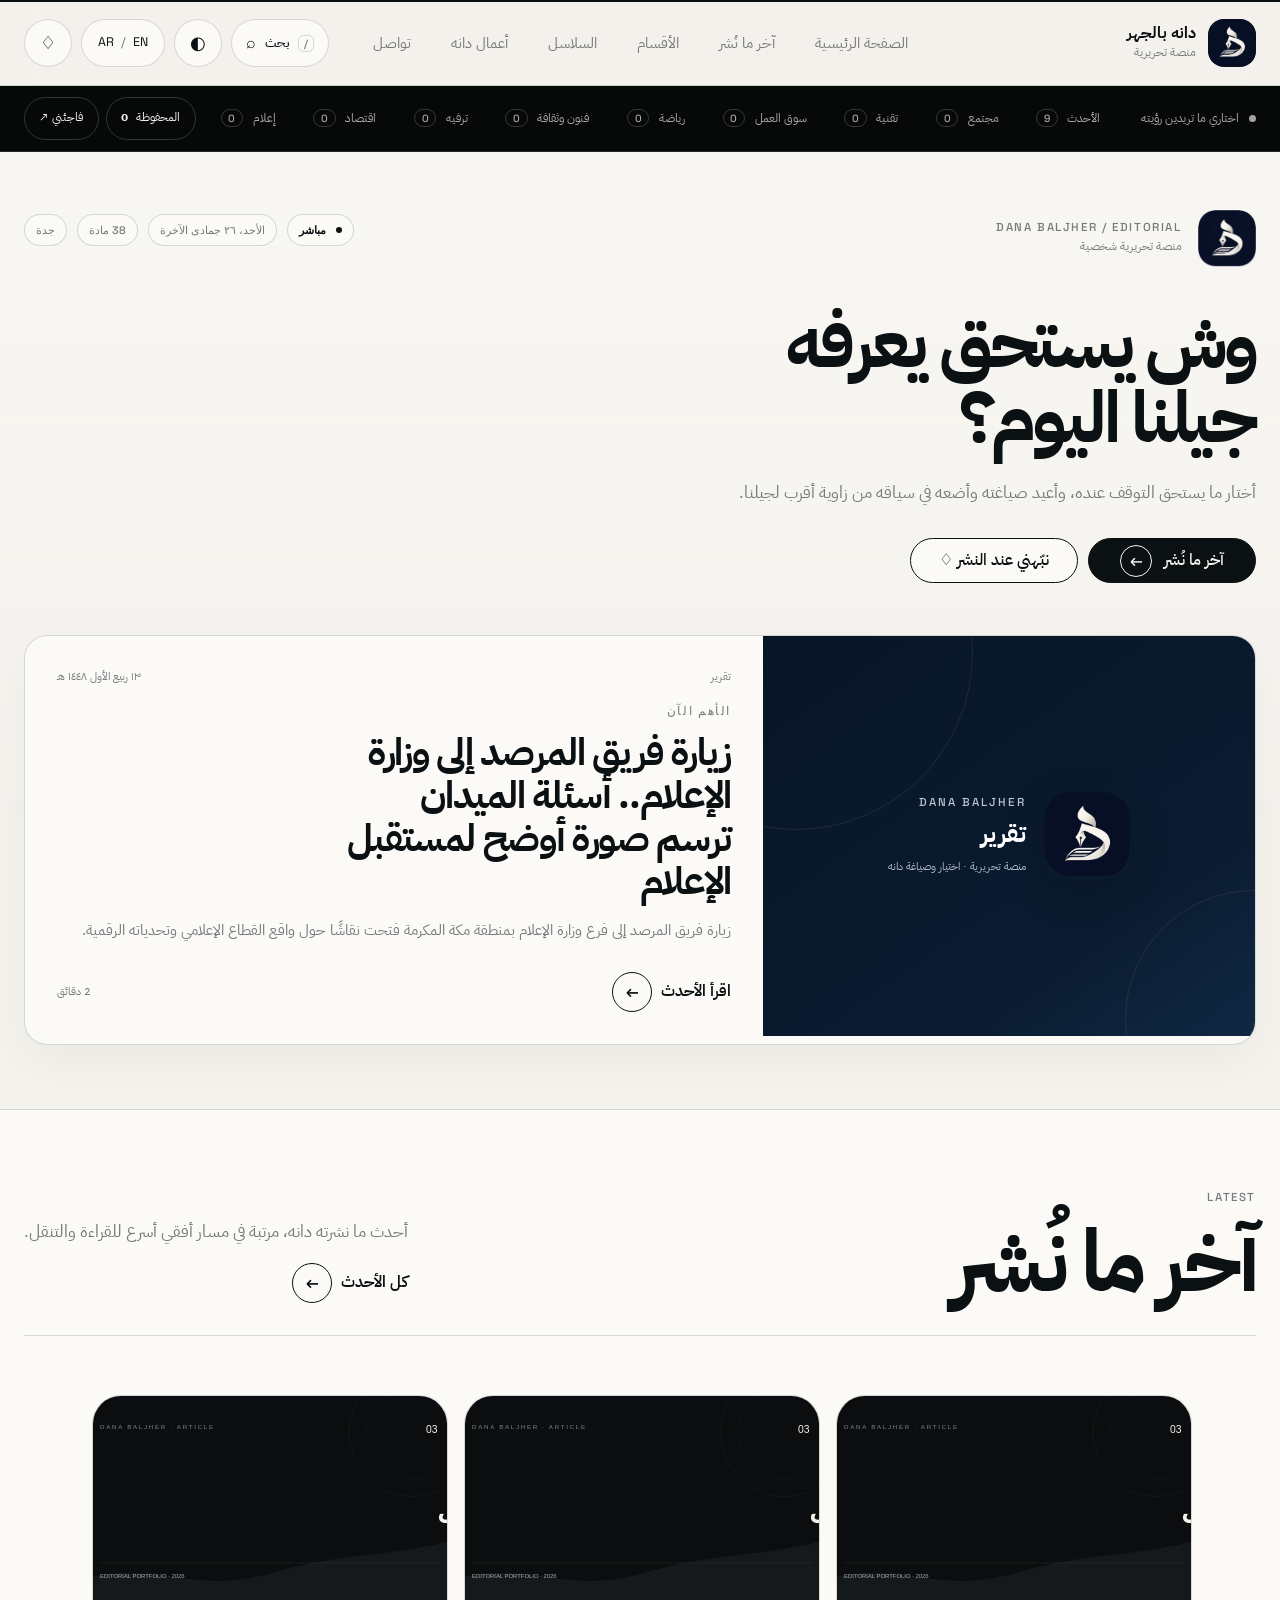
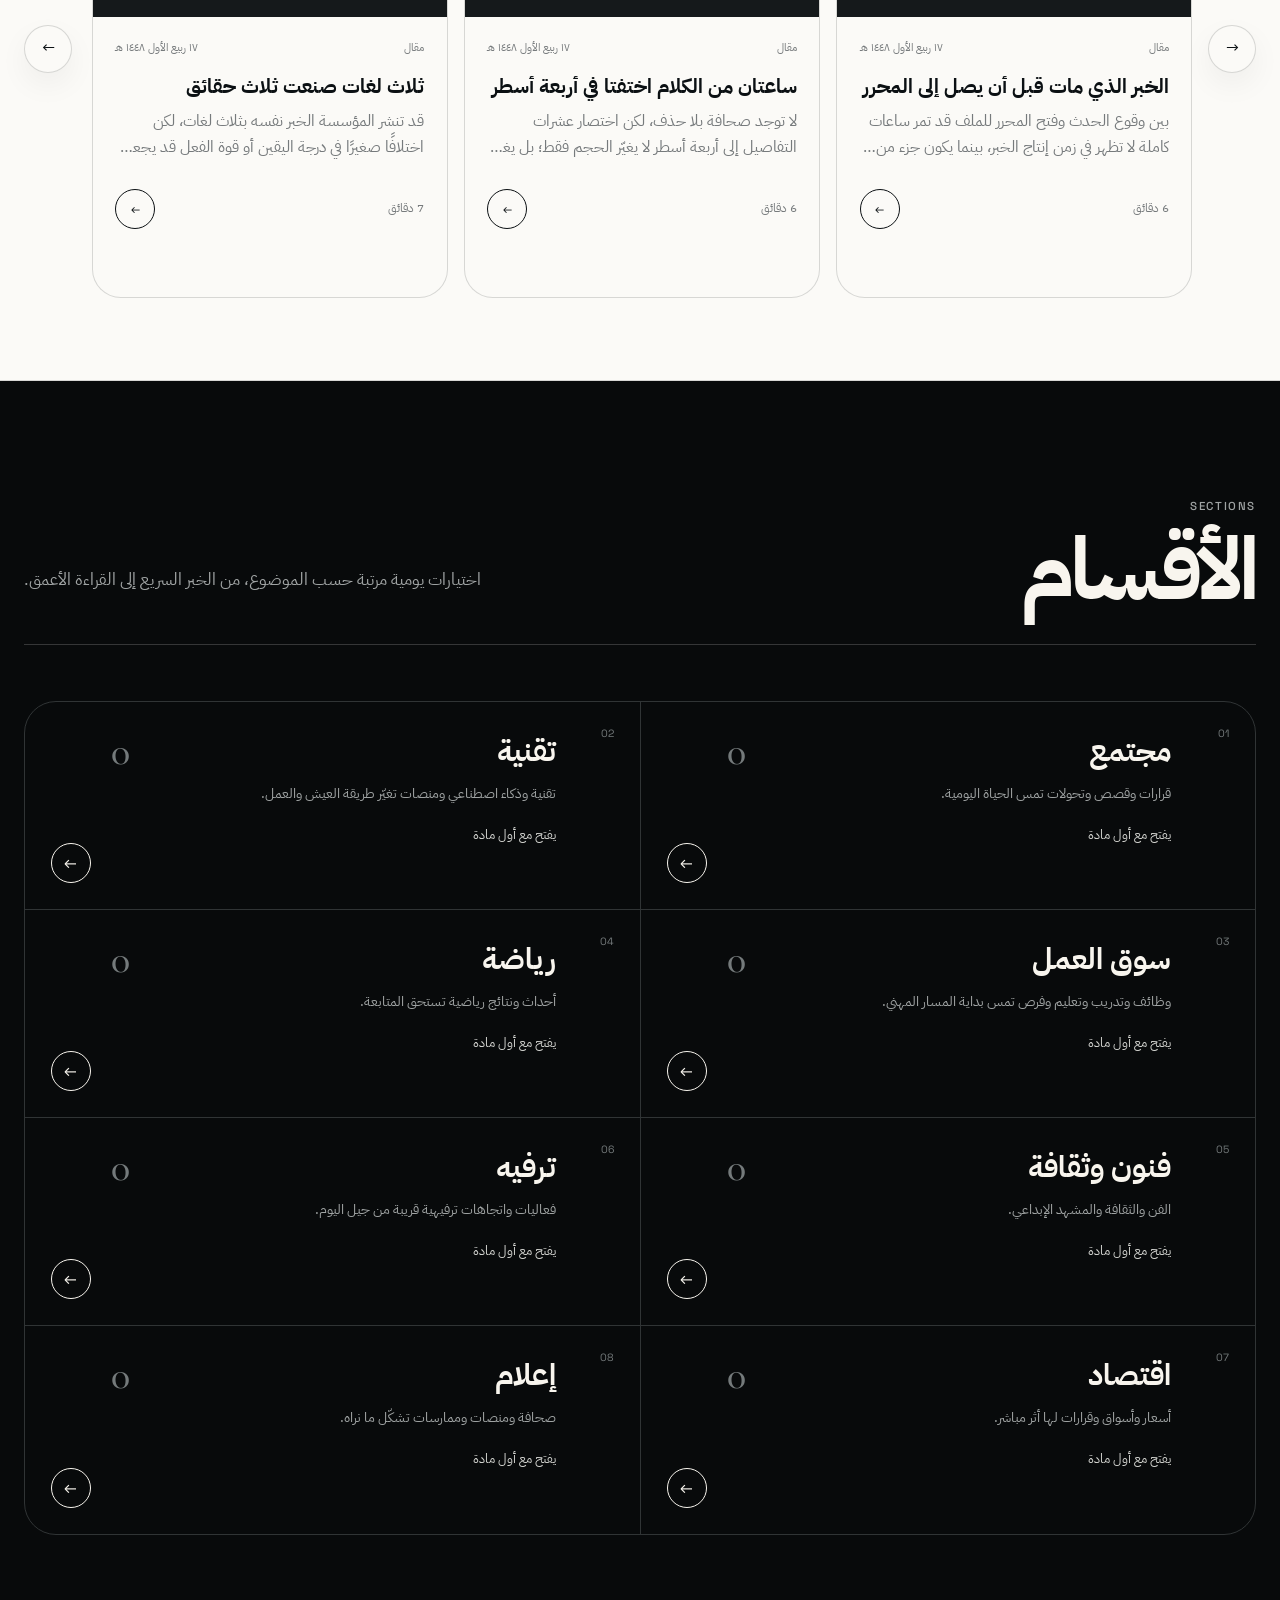
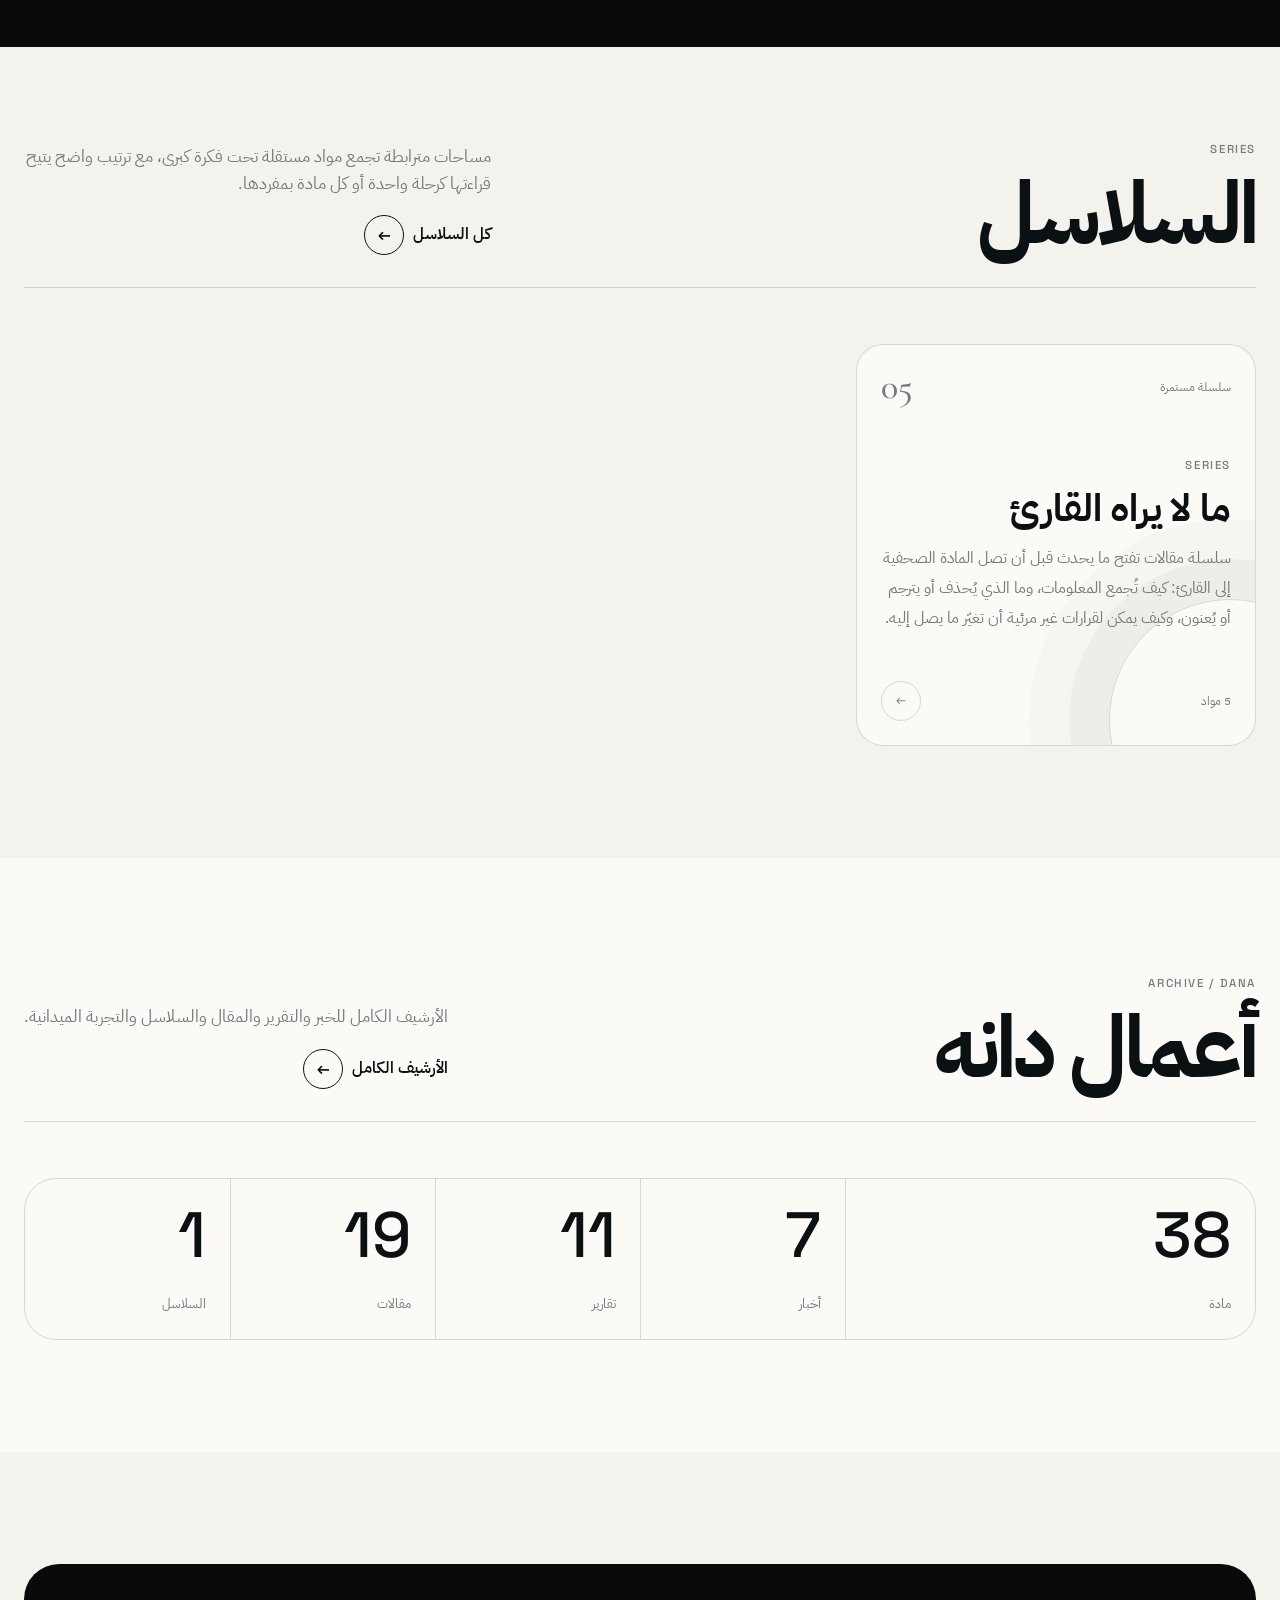
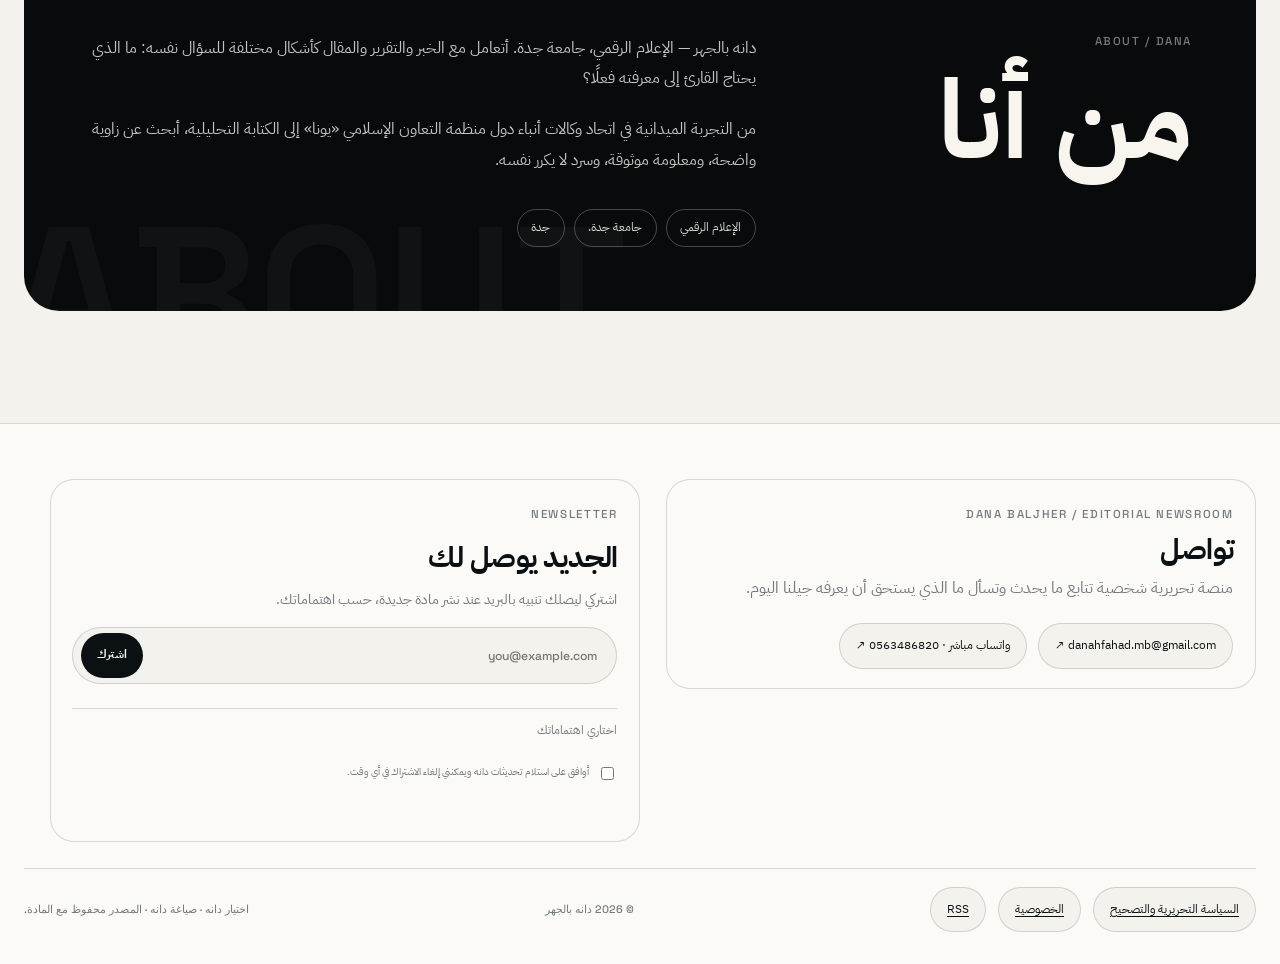
==== commit 36c89d2e: "Enhance UI UX and overall website experience" ====
--- a/index.html
+++ b/index.html
@@ -6,16 +6,16 @@
 <meta property="og:type" content="website"><meta property="og:title" content="دانه بالجهر | منصة تحريرية"><meta property="og:image" content="assets/brand/icon-512.png">
 <title>دانه بالجهر | منصة تحريرية</title>
 <link rel="alternate" type="application/rss+xml" title="دانه بالجهر RSS" href="https://vffsndkoaswcnnlzpvuu.supabase.co/functions/v1/public-feed">
-<link rel="icon" href="assets/brand/favicon.png?v=18.6"><link rel="apple-touch-icon" href="assets/brand/icon-192.png"><link rel="manifest" href="manifest.webmanifest">
+<link rel="icon" href="assets/brand/favicon.png?v=18.7"><link rel="apple-touch-icon" href="assets/brand/icon-192.png"><link rel="manifest" href="manifest.webmanifest">
 <link rel="preconnect" href="https://fonts.googleapis.com"><link rel="preconnect" href="https://fonts.gstatic.com" crossorigin>
 <link href="https://fonts.googleapis.com/css2?family=Aref+Ruqaa+Ink:wght@400;700&family=Cormorant+Garamond:wght@400;500;600&family=IBM+Plex+Sans+Arabic:wght@300;400;500;600;700&family=Space+Grotesk:wght@400;500;600;700&display=swap" rel="stylesheet">
-<link rel="stylesheet" href="styles.css?v=18.6">
-<script defer src="articles.js"></script><script defer src="translations-en.js?v=20260901-v18"></script><script defer src="series-data.js?v=20260901-v18"></script><script defer src="backend.js?v=20260901-v18-1"></script><script defer src="pdf-export.js?v=18.6"></script><script defer src="app.js?v=18.6"></script>
+<link rel="stylesheet" href="styles.css?v=18.7">
+<script defer src="articles.js"></script><script defer src="translations-en.js?v=20260901-v18"></script><script defer src="series-data.js?v=20260901-v18"></script><script defer src="backend.js?v=20260901-v18-1"></script><script defer src="app.js?v=18.7"></script>
 </head>
 <body data-page="home">
 <a class="skip-link" href="#main">تجاوز إلى المحتوى</a><div class="page-progress" id="pageProgress"><span></span></div>
 <header class="site-header"><div class="shell header-row">
-<a class="brand" href="index.html"><span class="brand-mark"><img src="assets/brand/dana-mark.png?v=18.6" alt="" width="46" height="46"></span><span><strong data-name>دانه بالجهر</strong><small data-portfolio>منصة تحريرية</small></span></a>
+<a class="brand" href="index.html"><span class="brand-mark"><img src="assets/brand/dana-mark.png?v=18.5" alt="" width="46" height="46"></span><span><strong data-name>دانه بالجهر</strong><small data-portfolio>منصة تحريرية</small></span></a>
 <nav class="primary-nav"><a href="index.html" data-i18n="home">الصفحة الرئيسية</a><a href="index.html#now" data-i18n="latestNow">الأحدث</a><a href="index.html#sections" data-i18n="sections">الأقسام</a><a href="series.html" data-i18n="series">السلاسل</a><a href="archive.html" data-i18n="danaWork">أعمال دانه</a><a href="index.html#contact" data-i18n="contact">تواصل</a></nav>
 <div class="header-actions"><button class="icon-button notify-button" type="button" data-push-toggle aria-label="تنبيهات النشر">♢</button><button id="langToggle" class="utility" type="button">AR <span>/</span> EN</button><button id="themeToggle" class="icon-button" type="button" aria-label="المظهر">◐</button><button id="searchToggle" class="search-button" type="button"><span>⌕</span><b data-i18n="search">بحث</b><kbd>/</kbd></button><button id="menuToggle" class="icon-button menu-button" type="button">☰</button></div>
 </div></header>
@@ -29,6 +29,6 @@
 </div></footer>
 <button class="back-to-top" id="backToTop" type="button" aria-label="إلى الأعلى" title="إلى الأعلى">↑</button>
 <section class="search-overlay" id="searchPanel" hidden aria-hidden="true"><button class="search-backdrop" data-search-close aria-label="close"></button><div class="search-dialog"><div class="search-head"><div><span class="eyebrow">SEARCH / <b data-search-total>—</b></span><h2 data-i18n="searchArchive">ابحثي في الأرشيف</h2></div><button data-search-close class="close-button">ESC ×</button></div><label class="global-search"><span>⌕</span><input id="globalSearch" type="search" autocomplete="off" placeholder="ابدئي بحرف أو كلمة من العنوان…"></label><div class="search-meta"><span id="searchStatus"></span><span data-i18n="titleMatch">المطابقة من بداية كلمات العنوان</span></div><div id="quickResults" class="quick-results"></div></div></section>
-<aside class="mobile-drawer" id="mobileDrawer" aria-hidden="true"><div class="drawer-head"><a class="brand" href="index.html"><img src="assets/brand/dana-mark.png?v=18.6" alt=""><span><strong data-name>دانه بالجهر</strong><small data-portfolio>منصة تحريرية</small></span></a><button id="drawerClose">×</button></div><div class="drawer-links"><a href="index.html" data-i18n="home">الصفحة الرئيسية</a><a href="index.html#now" data-i18n="latestNow">الأحدث</a><a href="index.html#sections" data-i18n="sections">الأقسام</a><a href="section.html?section=society">مجتمع</a><a href="section.html?section=tech">تقنية</a><a href="section.html?section=careers">سوق العمل</a><a href="section.html?section=sports">رياضة</a><a href="section.html?section=arts">فنون وثقافة</a><a href="section.html?section=entertainment">ترفيه</a><a href="section.html?section=economy">اقتصاد</a><a href="section.html?section=media">إعلام</a><a href="series.html" data-i18n="series">السلاسل</a><a href="archive.html" data-i18n="danaWork">أعمال دانه</a><a href="index.html#about" data-i18n="about">من أنا</a><a href="index.html#contact" data-i18n="contact">تواصل</a></div><div class="drawer-language"><button data-drawer-lang="ar">العربية</button><button data-drawer-lang="en">English</button></div><button id="drawerSearch" class="drawer-search" data-i18n="searchArchive">ابحثي في الأرشيف</button></aside><div class="drawer-backdrop" id="drawerBackdrop" hidden></div>
+<aside class="mobile-drawer" id="mobileDrawer" aria-hidden="true"><div class="drawer-head"><a class="brand" href="index.html"><img src="assets/brand/dana-mark.png?v=18.5" alt=""><span><strong data-name>دانه بالجهر</strong><small data-portfolio>منصة تحريرية</small></span></a><button id="drawerClose">×</button></div><div class="drawer-links"><a href="index.html" data-i18n="home">الصفحة الرئيسية</a><a href="index.html#now" data-i18n="latestNow">الأحدث</a><a href="index.html#sections" data-i18n="sections">الأقسام</a><a href="section.html?section=society">مجتمع</a><a href="section.html?section=tech">تقنية</a><a href="section.html?section=careers">سوق العمل</a><a href="section.html?section=sports">رياضة</a><a href="section.html?section=arts">فنون وثقافة</a><a href="section.html?section=entertainment">ترفيه</a><a href="section.html?section=economy">اقتصاد</a><a href="section.html?section=media">إعلام</a><a href="series.html" data-i18n="series">السلاسل</a><a href="archive.html" data-i18n="danaWork">أعمال دانه</a><a href="index.html#about" data-i18n="about">من أنا</a><a href="index.html#contact" data-i18n="contact">تواصل</a></div><div class="drawer-language"><button data-drawer-lang="ar">العربية</button><button data-drawer-lang="en">English</button></div><button id="drawerSearch" class="drawer-search" data-i18n="searchArchive">ابحثي في الأرشيف</button></aside><div class="drawer-backdrop" id="drawerBackdrop" hidden></div>
 <div class="reading-dock" id="readingDock" hidden></div><div class="toast" id="toast" hidden></div>
 </body></html>
--- a/styles.css
+++ b/styles.css
@@ -304,3 +304,8 @@
 .article-tools button[data-export-pdf][disabled]{opacity:.55;cursor:wait}
 @media(max-width:980px){.featured-editorial{grid-template-columns:1fr}.featured-editorial-media{order:-1;min-height:13rem;max-height:18rem}.featured-editorial-brand{min-height:12rem}.featured-editorial-brand>img{width:4.5rem;height:4.5rem}}
 @media(max-width:760px){.featured-editorial-copy h2{font-size:1.9rem}.featured-editorial-media{min-height:11rem;max-height:14rem}.featured-editorial-brand{padding:1.2rem;gap:.8rem}.featured-editorial-brand>img{width:3.8rem;height:3.8rem;border-radius:1rem}.featured-editorial-brand strong{font-size:1.18rem}.featured-editorial-brand small{font-size:.62rem}}
+
+/* V18.7 — Saudi-first LIVE reader view */
+.editorial-status>a.status-live{display:inline-flex;align-items:center;gap:.25rem;border:1px solid var(--line);border-radius:999px;padding:.48rem .7rem;background:var(--paper);white-space:nowrap;color:var(--ink);font-weight:700;text-decoration:none;transition:transform .15s,background .15s}.editorial-status>a.status-live:hover{transform:translateY(-1px);background:var(--soft)}
+.live-today-status{display:inline-flex;align-items:center;gap:.65rem;margin-top:1.4rem;border:1px solid var(--line);border-radius:999px;padding:.65rem .9rem;font-size:.75rem;color:var(--muted)}.live-today-status i{width:.5rem;height:.5rem;border-radius:50%;background:var(--ink);animation:livePulse 1.8s infinite}.live-today-status b{display:grid;place-items:center;min-width:1.7rem;height:1.7rem;border-radius:999px;background:var(--ink);color:var(--bg);font:600 .7rem "Space Grotesk"}.live-today-hero h1{max-width:11ch}
+@media(max-width:760px){.editorial-status>a.status-live{font-size:.61rem;padding:.4rem .58rem}.live-today-status{font-size:.68rem;max-width:100%;flex-wrap:wrap}}
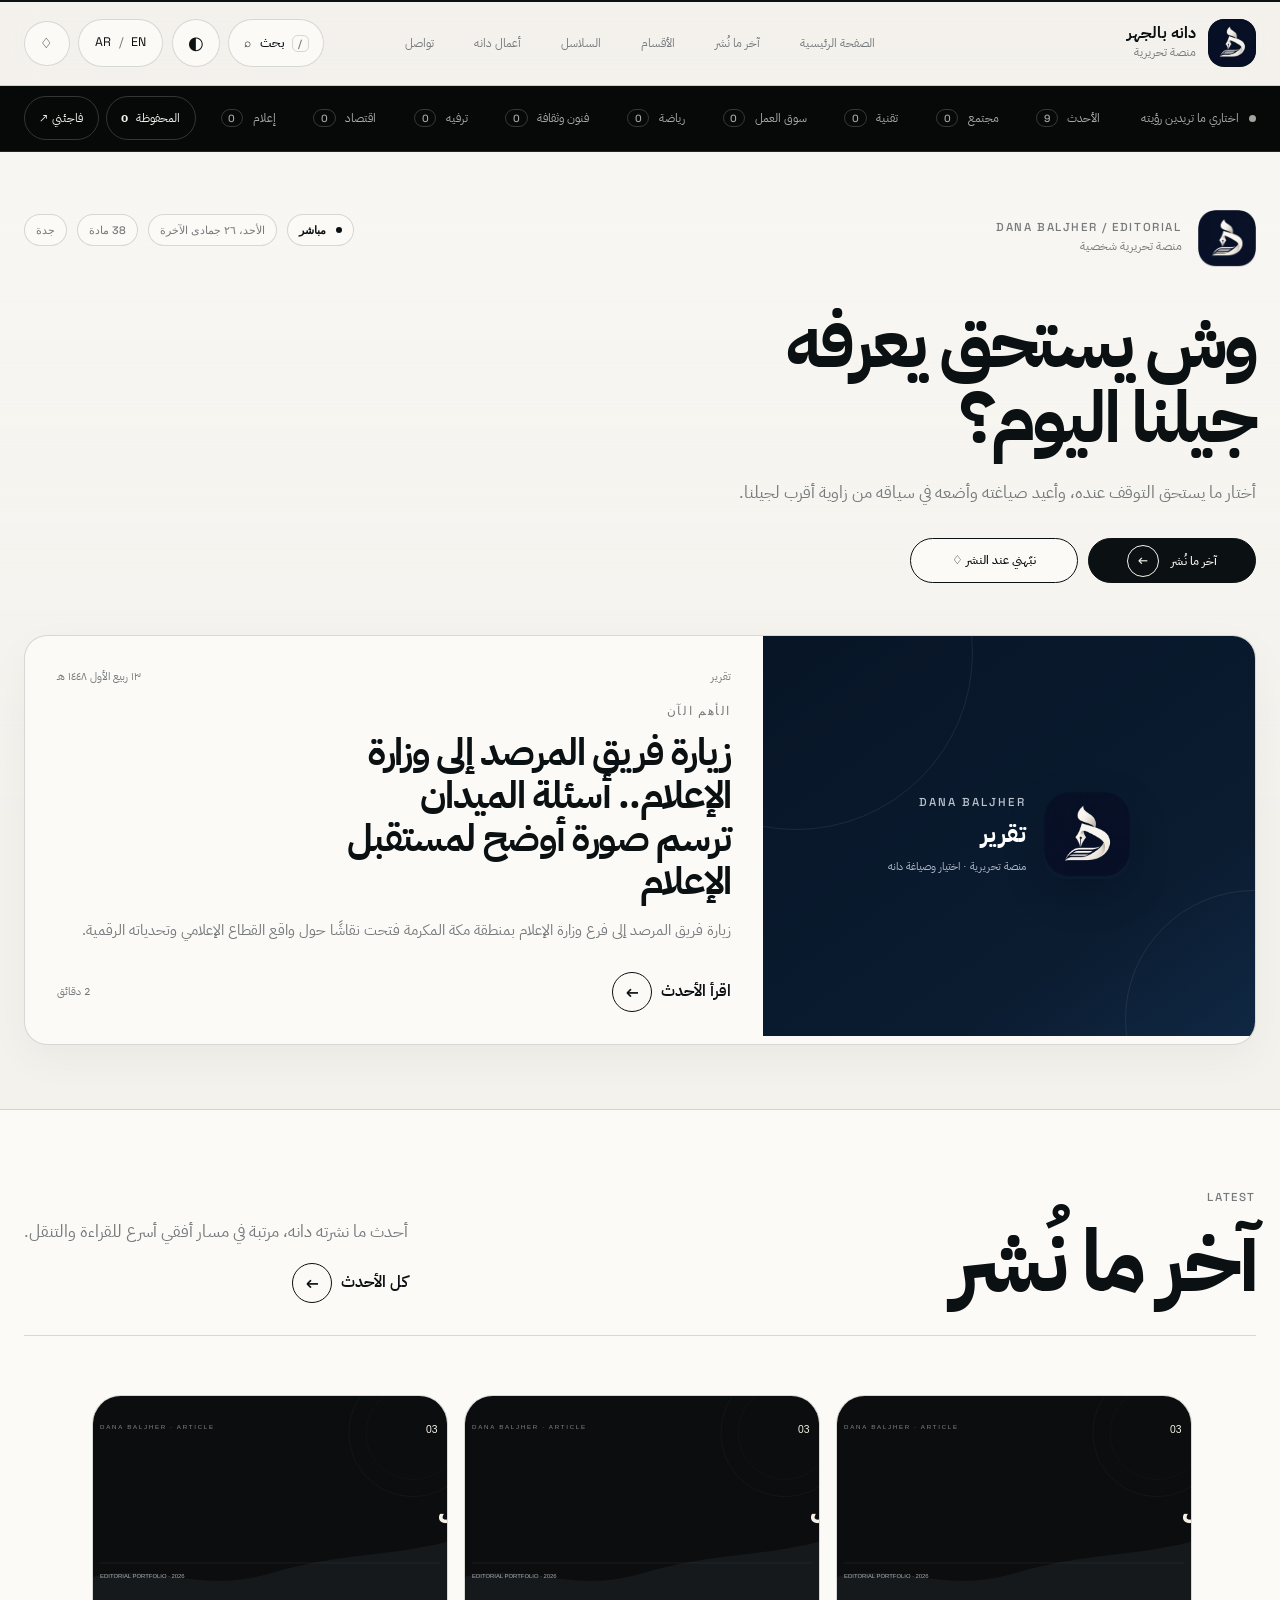
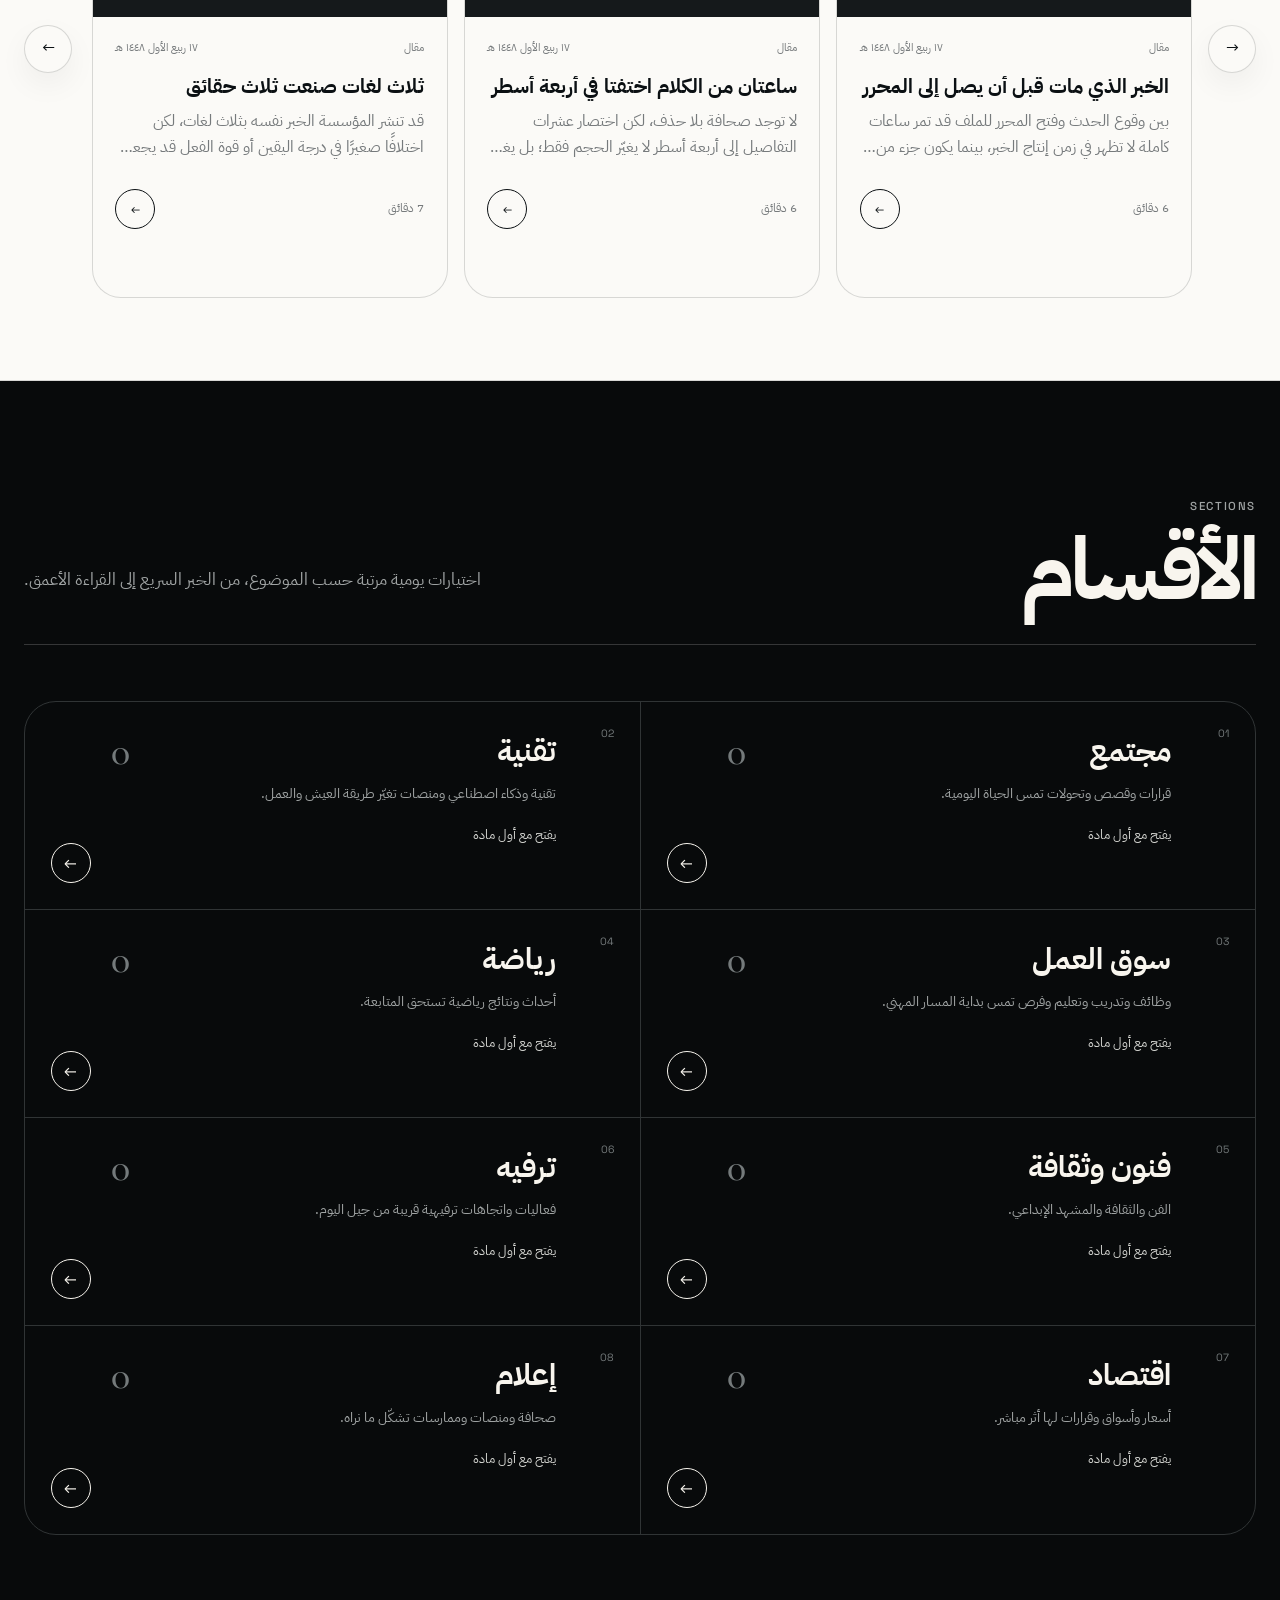
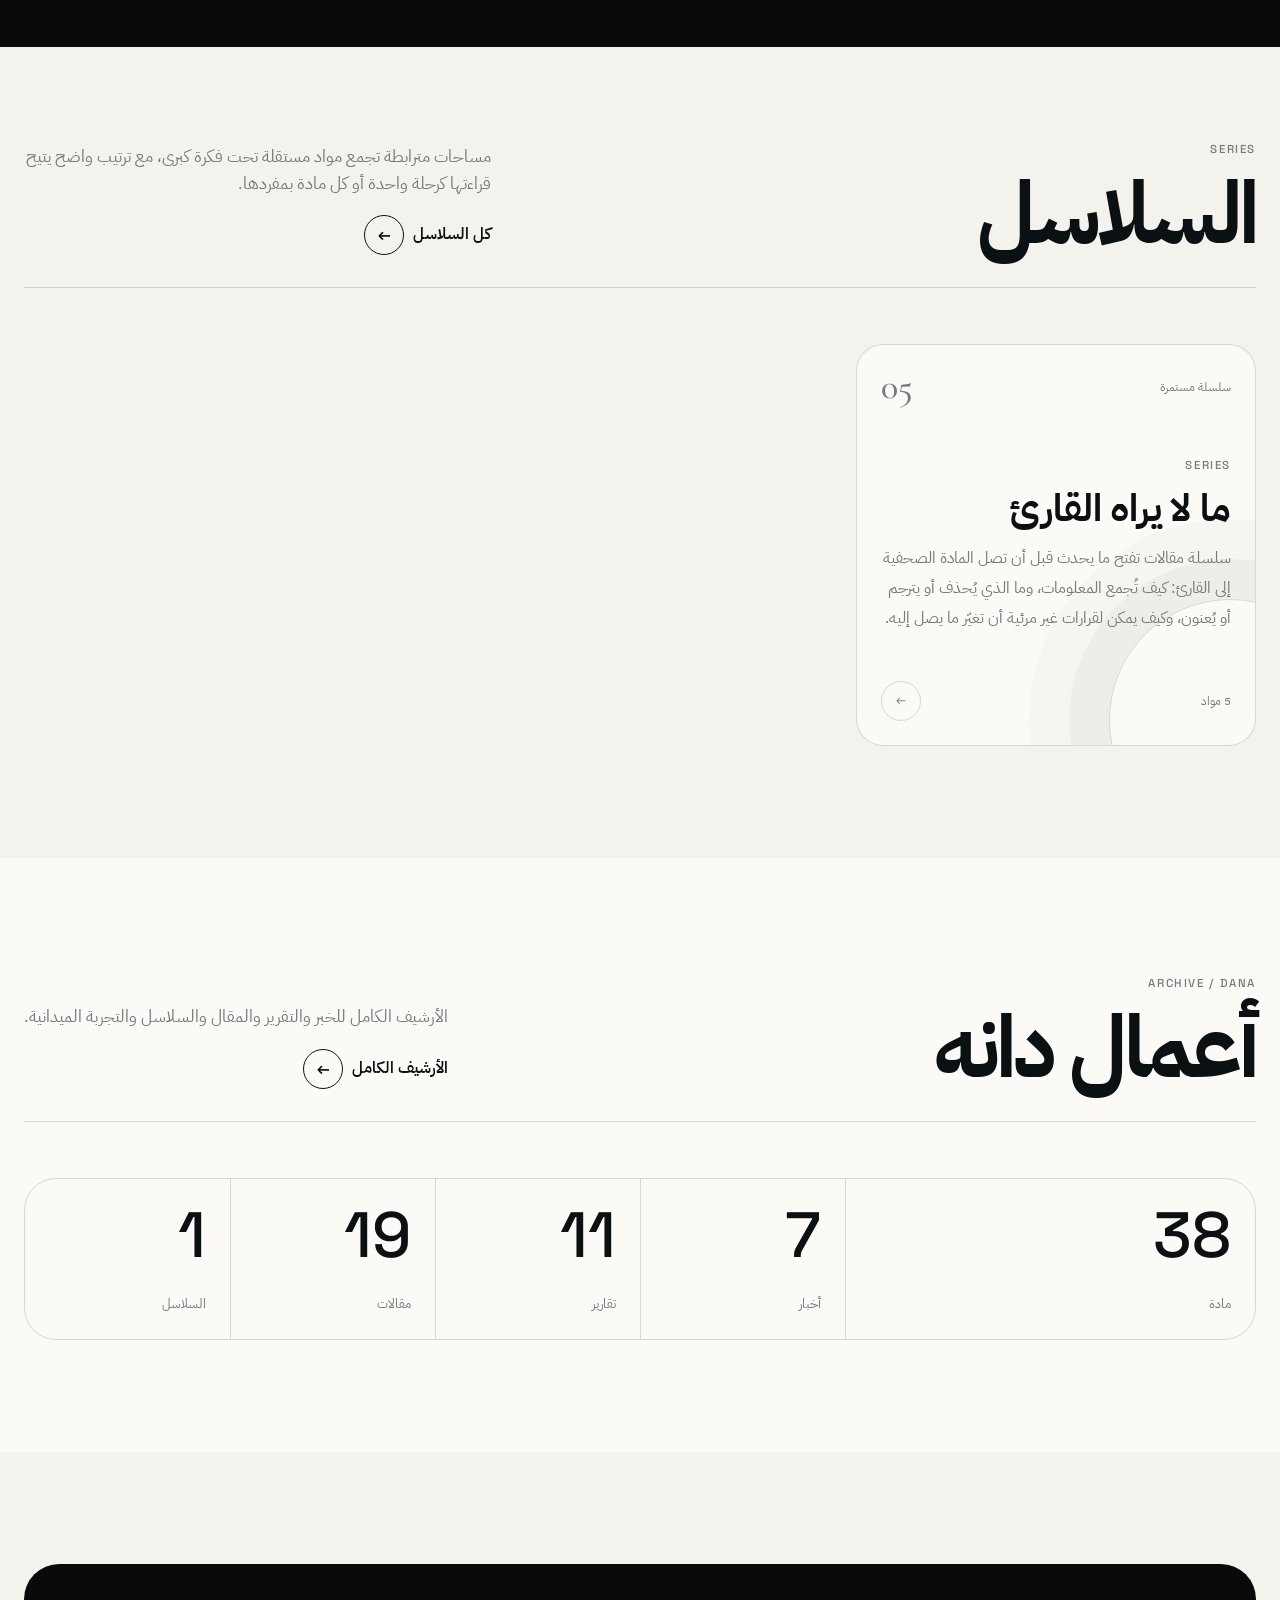
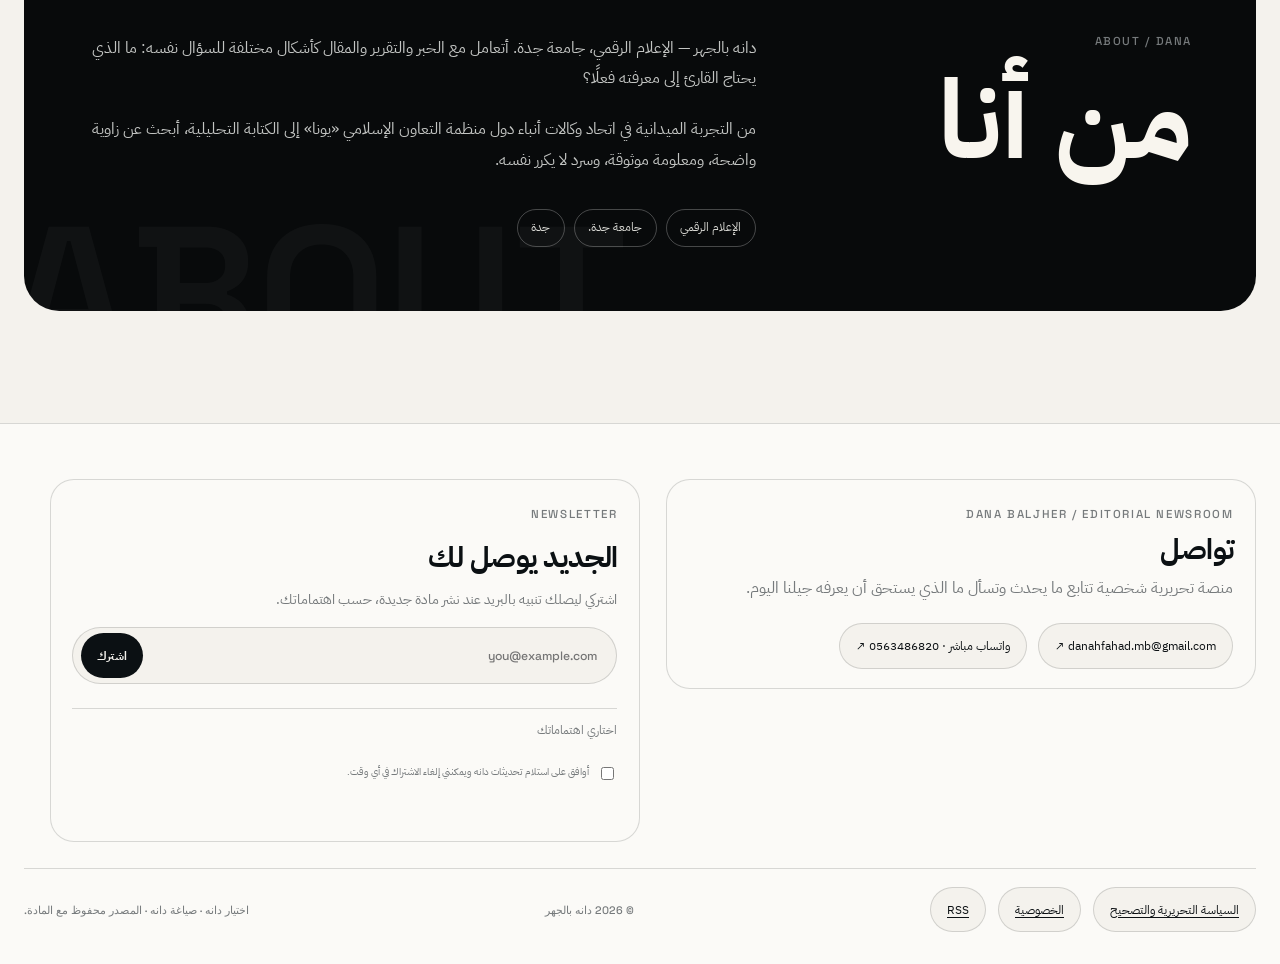
==== commit 196aae45: "Enhance UI UX and overall website experience" ====
--- a/index.html
+++ b/index.html
@@ -6,16 +6,16 @@
 <meta property="og:type" content="website"><meta property="og:title" content="دانه بالجهر | منصة تحريرية"><meta property="og:image" content="assets/brand/icon-512.png">
 <title>دانه بالجهر | منصة تحريرية</title>
 <link rel="alternate" type="application/rss+xml" title="دانه بالجهر RSS" href="https://vffsndkoaswcnnlzpvuu.supabase.co/functions/v1/public-feed">
-<link rel="icon" href="assets/brand/favicon.png?v=18.7"><link rel="apple-touch-icon" href="assets/brand/icon-192.png"><link rel="manifest" href="manifest.webmanifest">
+<link rel="icon" href="assets/brand/favicon.png?v=18.8"><link rel="apple-touch-icon" href="assets/brand/icon-192.png"><link rel="manifest" href="manifest.webmanifest">
 <link rel="preconnect" href="https://fonts.googleapis.com"><link rel="preconnect" href="https://fonts.gstatic.com" crossorigin>
 <link href="https://fonts.googleapis.com/css2?family=Aref+Ruqaa+Ink:wght@400;700&family=Cormorant+Garamond:wght@400;500;600&family=IBM+Plex+Sans+Arabic:wght@300;400;500;600;700&family=Space+Grotesk:wght@400;500;600;700&display=swap" rel="stylesheet">
-<link rel="stylesheet" href="styles.css?v=18.7">
-<script defer src="articles.js"></script><script defer src="translations-en.js?v=20260901-v18"></script><script defer src="series-data.js?v=20260901-v18"></script><script defer src="backend.js?v=20260901-v18-1"></script><script defer src="app.js?v=18.7"></script>
+<link rel="stylesheet" href="styles.css?v=18.8">
+<script defer src="articles.js"></script><script defer src="translations-en.js?v=20260901-v18"></script><script defer src="series-data.js?v=20260901-v18"></script><script defer src="backend.js?v=20260901-v18-1"></script><script defer src="pdf-export.js?v=18.8"></script><script defer src="app.js?v=18.8"></script>
 </head>
 <body data-page="home">
 <a class="skip-link" href="#main">تجاوز إلى المحتوى</a><div class="page-progress" id="pageProgress"><span></span></div>
 <header class="site-header"><div class="shell header-row">
-<a class="brand" href="index.html"><span class="brand-mark"><img src="assets/brand/dana-mark.png?v=18.5" alt="" width="46" height="46"></span><span><strong data-name>دانه بالجهر</strong><small data-portfolio>منصة تحريرية</small></span></a>
+<a class="brand" href="index.html"><span class="brand-mark"><img src="assets/brand/dana-mark.png?v=18.8" alt="" width="46" height="46"></span><span><strong data-name>دانه بالجهر</strong><small data-portfolio>منصة تحريرية</small></span></a>
 <nav class="primary-nav"><a href="index.html" data-i18n="home">الصفحة الرئيسية</a><a href="index.html#now" data-i18n="latestNow">الأحدث</a><a href="index.html#sections" data-i18n="sections">الأقسام</a><a href="series.html" data-i18n="series">السلاسل</a><a href="archive.html" data-i18n="danaWork">أعمال دانه</a><a href="index.html#contact" data-i18n="contact">تواصل</a></nav>
 <div class="header-actions"><button class="icon-button notify-button" type="button" data-push-toggle aria-label="تنبيهات النشر">♢</button><button id="langToggle" class="utility" type="button">AR <span>/</span> EN</button><button id="themeToggle" class="icon-button" type="button" aria-label="المظهر">◐</button><button id="searchToggle" class="search-button" type="button"><span>⌕</span><b data-i18n="search">بحث</b><kbd>/</kbd></button><button id="menuToggle" class="icon-button menu-button" type="button">☰</button></div>
 </div></header>
@@ -25,10 +25,10 @@
   <div class="footer-brand-block"><span class="eyebrow">DANA BALJHER / EDITORIAL NEWSROOM</span><h3 class="footer-contact-title" data-i18n="contact">تواصل</h3><p data-i18n="footerText">منصة تحريرية شخصية تتابع ما يحدث وتسأل ما الذي يستحق أن يعرفه جيلنا اليوم.</p><div class="footer-direct"><a href="mailto:danahfahad.mb@gmail.com?subject=%D8%AA%D9%88%D8%A7%D8%B5%D9%84%20%D9%85%D9%86%20%D9%85%D9%86%D8%B5%D8%A9%20%D8%AF%D8%A7%D9%86%D9%87">danahfahad.mb@gmail.com ↗</a><a href="https://wa.me/966563486820?text=%D9%85%D8%B1%D8%AD%D8%A8%D8%A7%20%D8%AF%D8%A7%D9%86%D9%87%D8%8C%20%D8%AA%D9%88%D8%A7%D8%B5%D9%84%D8%AA%20%D9%85%D8%B9%D9%83%20%D9%85%D9%86%20%D8%A7%D9%84%D9%85%D9%88%D9%82%D8%B9" target="_blank" rel="noopener" data-i18n="whatsappDirect">واتساب مباشر ↗</a></div></div>
   <div class="footer-newsletter"><span class="eyebrow">NEWSLETTER</span><h3 data-i18n="newsletterTitle">الجديد يوصل لك</h3><p data-i18n="newsletterDeck">اشتركي ليصلك تنبيه بالبريد عند نشر مادة جديدة، حسب اهتماماتك.</p><form class="newsletter-form" data-newsletter-form><div class="newsletter-row"><input type="email" name="email" autocomplete="email" required placeholder="you@example.com" aria-label="Email"><button type="submit" data-i18n="subscribe">اشترك</button></div><details class="newsletter-topics"><summary data-i18n="chooseInterests">اختاري اهتماماتك</summary><div><label><input type="checkbox" name="topic" value="all" checked><span data-i18n="allTopics">كل الجديد</span></label><label><input type="checkbox" name="topic" value="tech"><span data-i18n="techTopic">تقنية</span></label><label><input type="checkbox" name="topic" value="careers"><span data-i18n="careersTopic">سوق العمل</span></label><label><input type="checkbox" name="topic" value="sports"><span data-i18n="sportsTopic">رياضة</span></label><label><input type="checkbox" name="topic" value="arts"><span data-i18n="artsTopic">فنون وثقافة</span></label><label><input type="checkbox" name="topic" value="society"><span data-i18n="societyTopic">مجتمع</span></label><label><input type="checkbox" name="topic" value="economy"><span data-i18n="economyTopic">اقتصاد</span></label><label><input type="checkbox" name="topic" value="media"><span data-i18n="mediaTopic">إعلام</span></label><label><input type="checkbox" name="topic" value="entertainment"><span data-i18n="entertainmentTopic">ترفيه</span></label></div></details><label class="newsletter-consent"><input type="checkbox" name="consent" required><span data-i18n="newsletterConsent">أوافق على استلام تحديثات دانه ويمكنني إلغاء الاشتراك في أي وقت.</span></label><small data-newsletter-status aria-live="polite"></small></form></div>
   
-  <div class="footer-bottom"><div class="policy-links"><a href="editorial.html">السياسة التحريرية والتصحيح</a><a href="privacy.html">الخصوصية</a><a href="https://vffsndkoaswcnnlzpvuu.supabase.co/functions/v1/public-feed" target="_blank" rel="noopener">RSS</a></div><small>© <span data-year></span> <span data-name>دانه بالجهر</span></small><small data-i18n="footerNote">اختيار دانه · صياغة دانه · المصدر محفوظ مع المادة.</small></div>
+  <div class="footer-bottom"><div class="policy-links"><a href="editorial.html" data-i18n="editorialPolicy">السياسة التحريرية والتصحيح</a><a href="privacy.html" data-i18n="privacy">الخصوصية</a><a href="https://vffsndkoaswcnnlzpvuu.supabase.co/functions/v1/public-feed" target="_blank" rel="noopener">RSS</a></div><small>© <span data-year></span> <span data-name>دانه بالجهر</span></small><small data-i18n="footerNote">اختيار دانه · صياغة دانه · المصدر محفوظ مع المادة.</small></div>
 </div></footer>
 <button class="back-to-top" id="backToTop" type="button" aria-label="إلى الأعلى" title="إلى الأعلى">↑</button>
 <section class="search-overlay" id="searchPanel" hidden aria-hidden="true"><button class="search-backdrop" data-search-close aria-label="close"></button><div class="search-dialog"><div class="search-head"><div><span class="eyebrow">SEARCH / <b data-search-total>—</b></span><h2 data-i18n="searchArchive">ابحثي في الأرشيف</h2></div><button data-search-close class="close-button">ESC ×</button></div><label class="global-search"><span>⌕</span><input id="globalSearch" type="search" autocomplete="off" placeholder="ابدئي بحرف أو كلمة من العنوان…"></label><div class="search-meta"><span id="searchStatus"></span><span data-i18n="titleMatch">المطابقة من بداية كلمات العنوان</span></div><div id="quickResults" class="quick-results"></div></div></section>
-<aside class="mobile-drawer" id="mobileDrawer" aria-hidden="true"><div class="drawer-head"><a class="brand" href="index.html"><img src="assets/brand/dana-mark.png?v=18.5" alt=""><span><strong data-name>دانه بالجهر</strong><small data-portfolio>منصة تحريرية</small></span></a><button id="drawerClose">×</button></div><div class="drawer-links"><a href="index.html" data-i18n="home">الصفحة الرئيسية</a><a href="index.html#now" data-i18n="latestNow">الأحدث</a><a href="index.html#sections" data-i18n="sections">الأقسام</a><a href="section.html?section=society">مجتمع</a><a href="section.html?section=tech">تقنية</a><a href="section.html?section=careers">سوق العمل</a><a href="section.html?section=sports">رياضة</a><a href="section.html?section=arts">فنون وثقافة</a><a href="section.html?section=entertainment">ترفيه</a><a href="section.html?section=economy">اقتصاد</a><a href="section.html?section=media">إعلام</a><a href="series.html" data-i18n="series">السلاسل</a><a href="archive.html" data-i18n="danaWork">أعمال دانه</a><a href="index.html#about" data-i18n="about">من أنا</a><a href="index.html#contact" data-i18n="contact">تواصل</a></div><div class="drawer-language"><button data-drawer-lang="ar">العربية</button><button data-drawer-lang="en">English</button></div><button id="drawerSearch" class="drawer-search" data-i18n="searchArchive">ابحثي في الأرشيف</button></aside><div class="drawer-backdrop" id="drawerBackdrop" hidden></div>
+<aside class="mobile-drawer" id="mobileDrawer" aria-hidden="true"><div class="drawer-head"><a class="brand" href="index.html"><img src="assets/brand/dana-mark.png?v=18.8" alt=""><span><strong data-name>دانه بالجهر</strong><small data-portfolio>منصة تحريرية</small></span></a><button id="drawerClose">×</button></div><div class="drawer-links"><a href="index.html" data-i18n="home">الصفحة الرئيسية</a><a href="index.html#now" data-i18n="latestNow">الأحدث</a><a href="index.html#sections" data-i18n="sections">الأقسام</a><a href="section.html?section=society" data-i18n="societyTopic">مجتمع</a><a href="section.html?section=tech" data-i18n="techTopic">تقنية</a><a href="section.html?section=careers" data-i18n="careersTopic">سوق العمل</a><a href="section.html?section=sports" data-i18n="sportsTopic">رياضة</a><a href="section.html?section=arts" data-i18n="artsTopic">فنون وثقافة</a><a href="section.html?section=entertainment" data-i18n="entertainmentTopic">ترفيه</a><a href="section.html?section=economy" data-i18n="economyTopic">اقتصاد</a><a href="section.html?section=media" data-i18n="mediaTopic">إعلام</a><a href="series.html" data-i18n="series">السلاسل</a><a href="archive.html" data-i18n="danaWork">أعمال دانه</a><a href="index.html#about" data-i18n="about">من أنا</a><a href="index.html#contact" data-i18n="contact">تواصل</a></div><div class="drawer-language"><button data-drawer-lang="ar">العربية</button><button data-drawer-lang="en">English</button></div><button id="drawerSearch" class="drawer-search" data-i18n="searchArchive">ابحثي في الأرشيف</button></aside><div class="drawer-backdrop" id="drawerBackdrop" hidden></div>
 <div class="reading-dock" id="readingDock" hidden></div><div class="toast" id="toast" hidden></div>
 </body></html>
--- a/styles.css
+++ b/styles.css
@@ -309,3 +309,15 @@
 .editorial-status>a.status-live{display:inline-flex;align-items:center;gap:.25rem;border:1px solid var(--line);border-radius:999px;padding:.48rem .7rem;background:var(--paper);white-space:nowrap;color:var(--ink);font-weight:700;text-decoration:none;transition:transform .15s,background .15s}.editorial-status>a.status-live:hover{transform:translateY(-1px);background:var(--soft)}
 .live-today-status{display:inline-flex;align-items:center;gap:.65rem;margin-top:1.4rem;border:1px solid var(--line);border-radius:999px;padding:.65rem .9rem;font-size:.75rem;color:var(--muted)}.live-today-status i{width:.5rem;height:.5rem;border-radius:50%;background:var(--ink);animation:livePulse 1.8s infinite}.live-today-status b{display:grid;place-items:center;min-width:1.7rem;height:1.7rem;border-radius:999px;background:var(--ink);color:var(--bg);font:600 .7rem "Space Grotesk"}.live-today-hero h1{max-width:11ch}
 @media(max-width:760px){.editorial-status>a.status-live{font-size:.61rem;padding:.4rem .58rem}.live-today-status{font-size:.68rem;max-width:100%;flex-wrap:wrap}}
+
+
+/* V18.8 — language fidelity + unified controls */
+:root{--control-fs:.78rem;--control-h:2.85rem}
+.primary-nav a,.utility,.search-button,.ribbon-link,.ribbon-tools button,.btn,.footer-direct a,.newsletter-row button,.footer-top-button,.policy-links a,.article-tools button{font-size:var(--control-fs)!important}
+.header-actions>button,.utility,.search-button{min-height:var(--control-h)}
+.notify-button{width:var(--control-h)!important;height:var(--control-h)!important;min-width:var(--control-h)!important;min-height:var(--control-h)!important;padding:0!important;white-space:nowrap!important;font-size:.9rem!important;line-height:1!important;overflow:hidden}
+.newsroom-notify{font-size:var(--control-fs)!important;line-height:1.2!important;white-space:nowrap!important;min-height:var(--control-h);padding-inline:1rem!important}
+.translation-loading{min-height:52vh;display:flex;flex-direction:column;justify-content:center;align-items:flex-start;padding-block:4rem}.translation-loading h1{font-size:clamp(2rem,4vw,4.2rem);line-height:1.08;margin:.8rem 0}.translation-loading p{color:var(--muted);margin:0;font-size:1rem}
+.legal-nav a{font-size:var(--control-fs)!important}.legal-page h1{font-size:clamp(2.8rem,5.2vw,5.3rem)}.legal-page h2{font-size:1.08rem}.legal-page p{font-size:.96rem}
+html[lang="en"] body{font-family:"Space Grotesk","IBM Plex Sans Arabic",sans-serif}html[lang="en"] .primary-nav a,html[lang="en"] .content-ribbon,html[lang="en"] .header-actions button{font-size:var(--control-fs)!important}
+@media(max-width:760px){:root{--control-fs:.74rem;--control-h:2.65rem}.newsroom-notify{white-space:normal!important}.translation-loading{min-height:45vh;padding-block:2.5rem}.legal-page h1{font-size:2.8rem}}
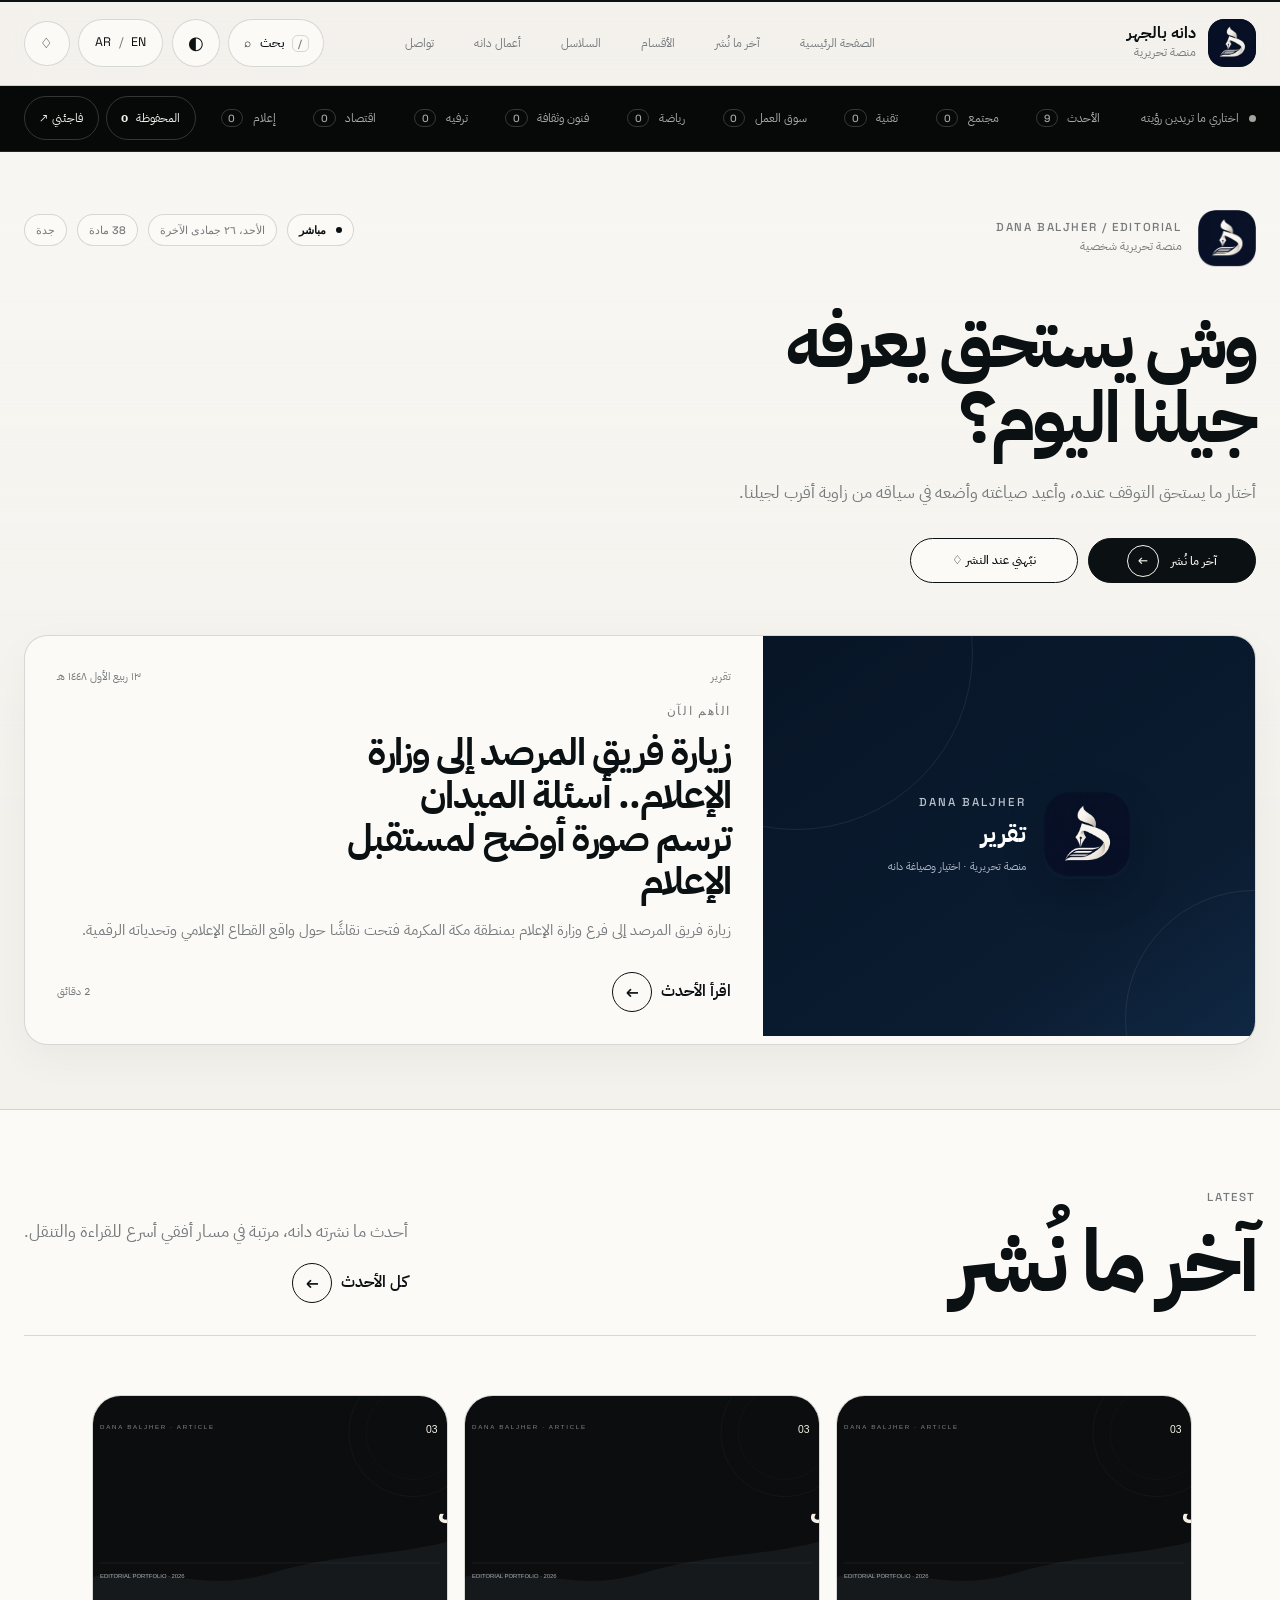
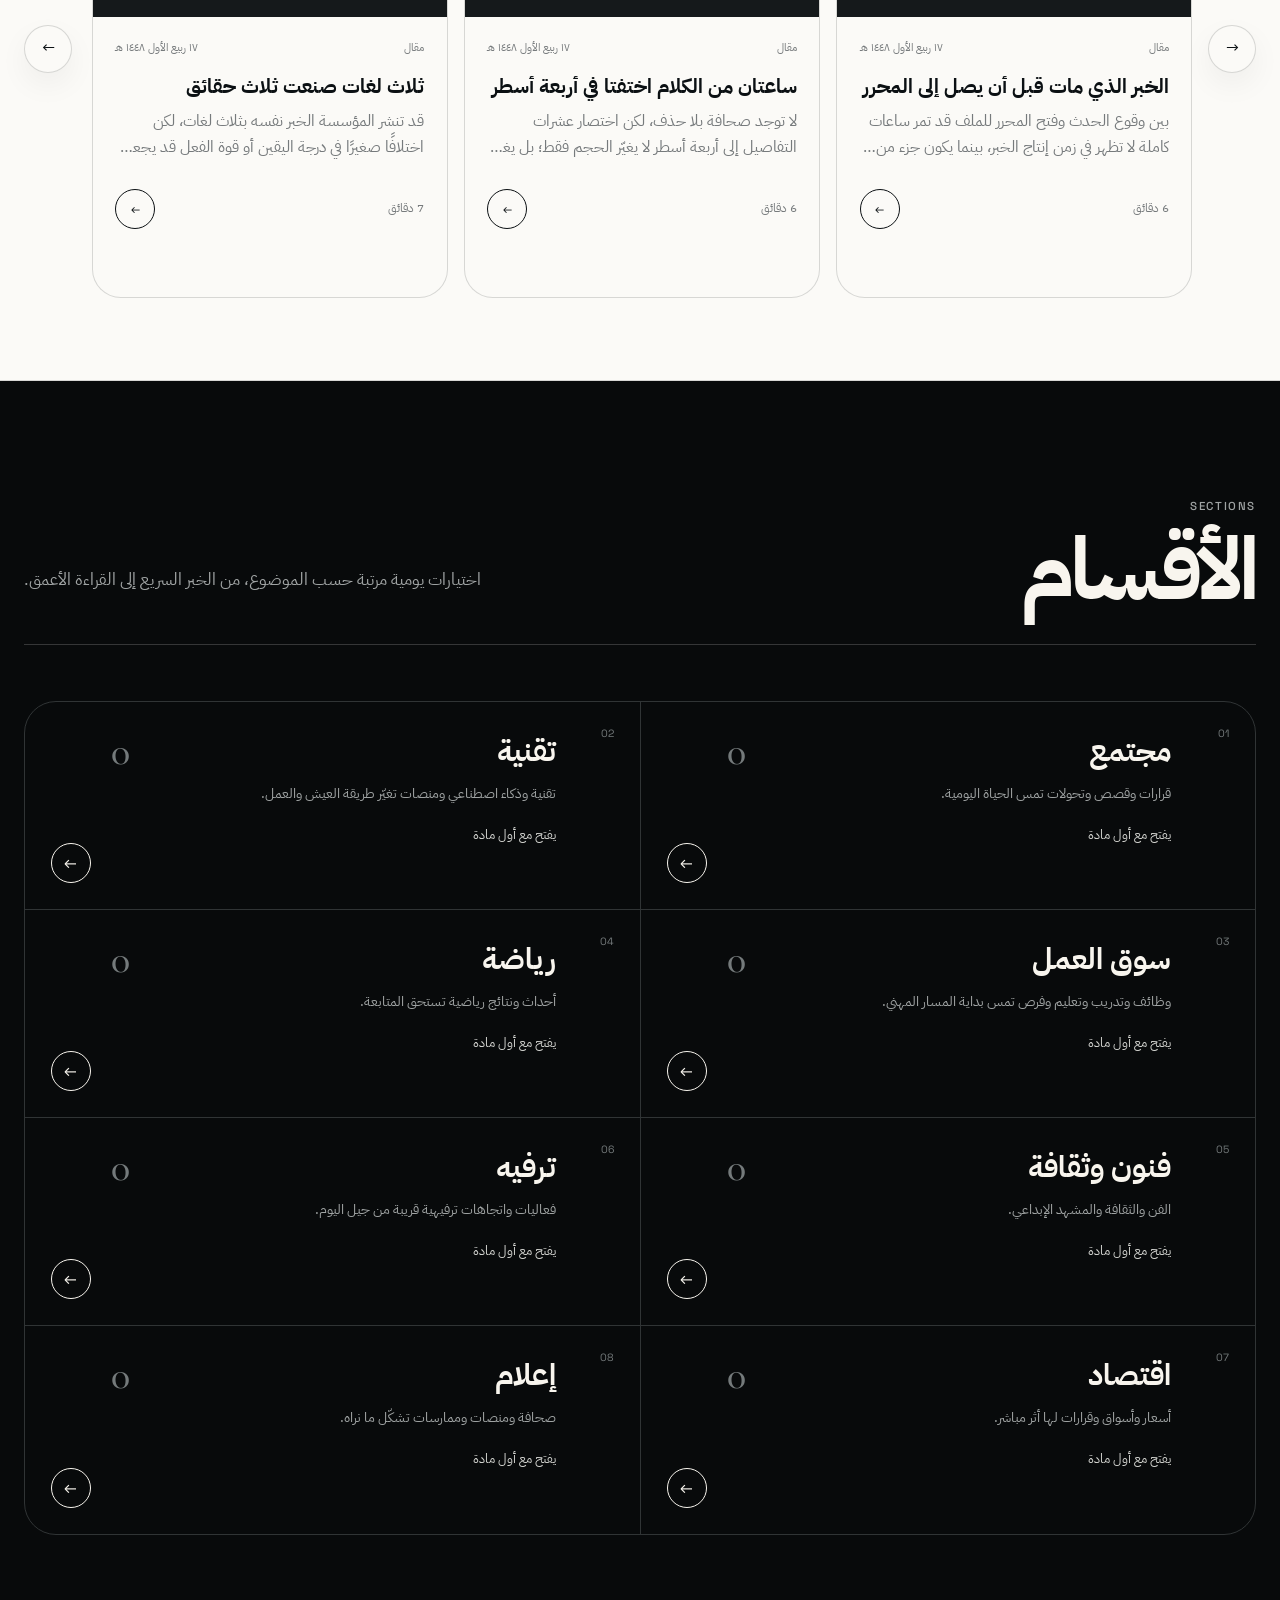
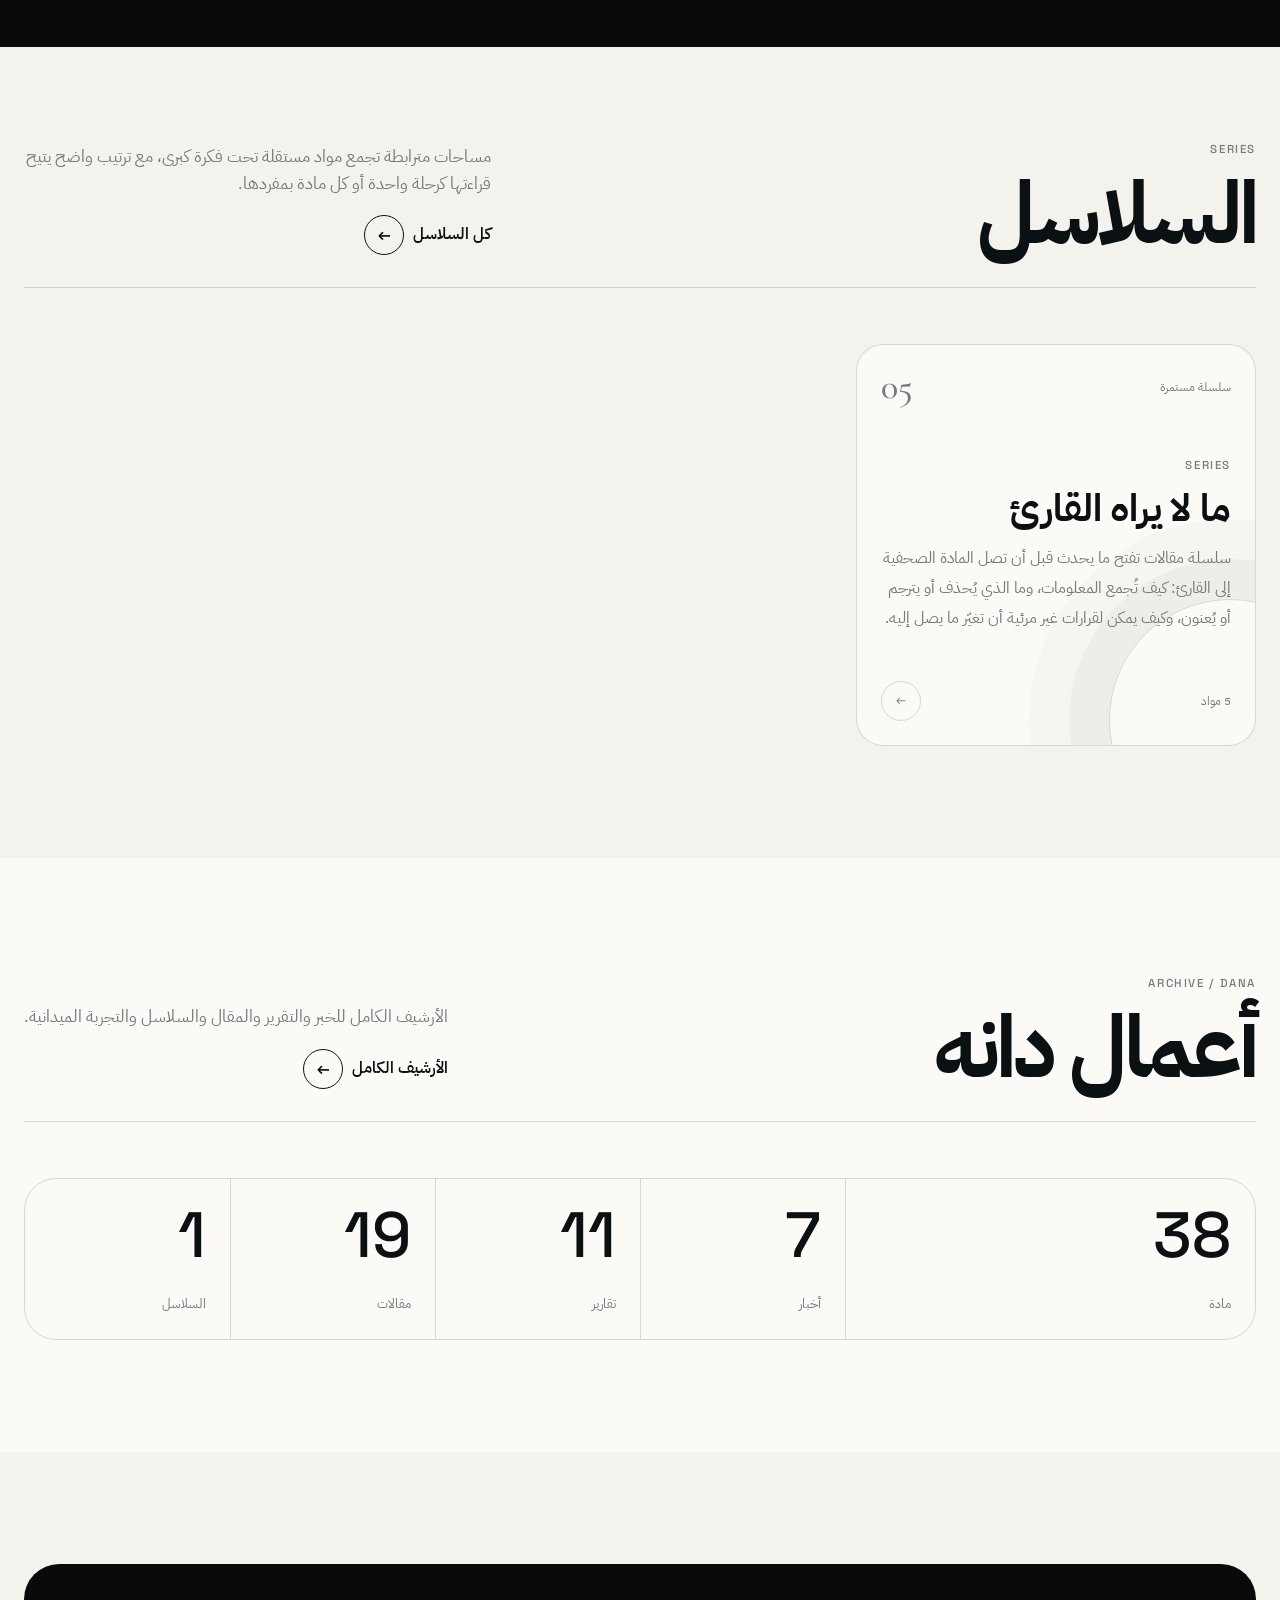
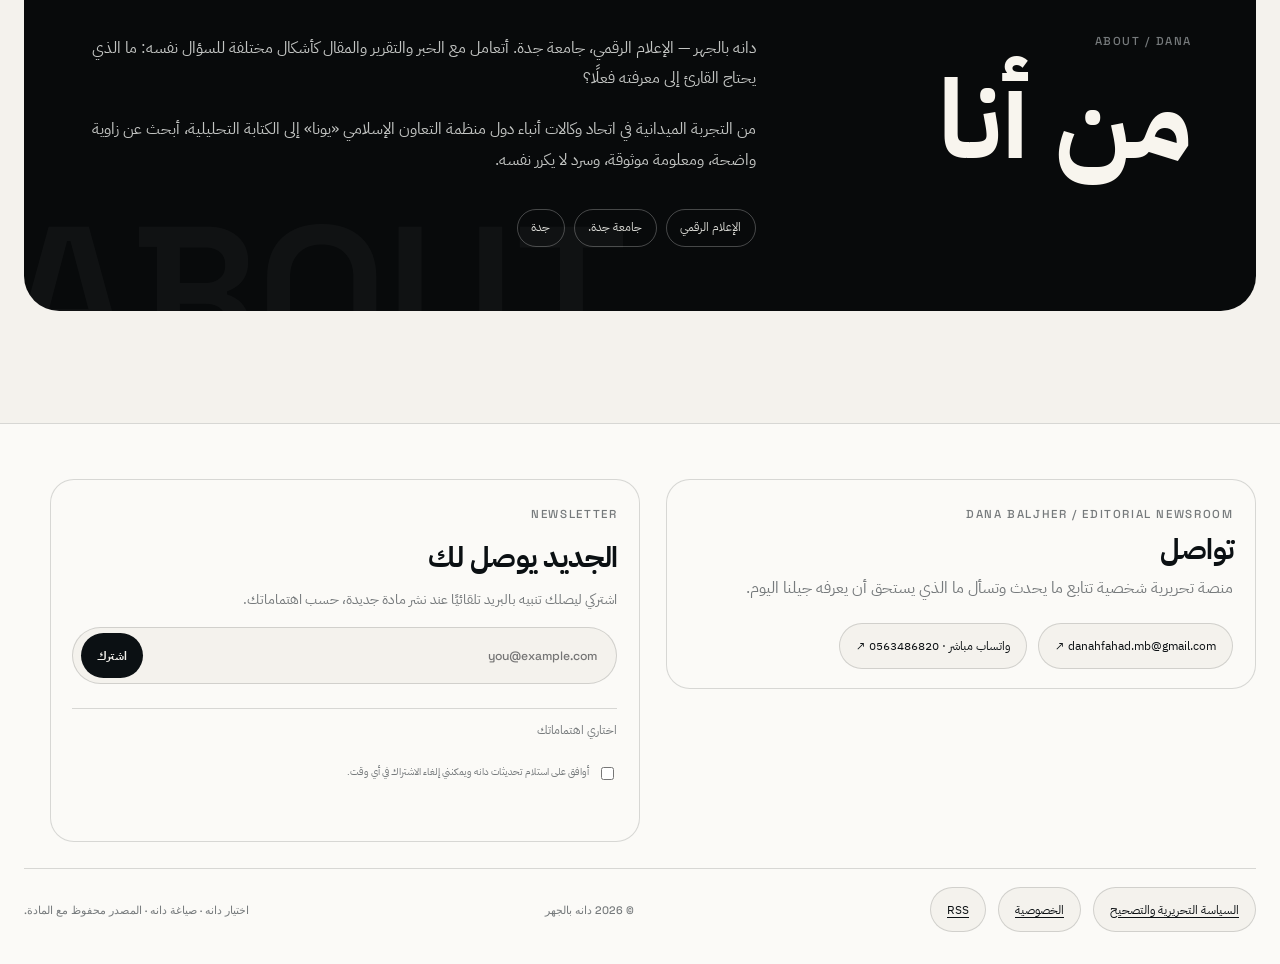
==== commit e825ea01: "Enhance UI UX and overall website experience" ====
--- a/index.html
+++ b/index.html
@@ -6,16 +6,16 @@
 <meta property="og:type" content="website"><meta property="og:title" content="دانه بالجهر | منصة تحريرية"><meta property="og:image" content="assets/brand/icon-512.png">
 <title>دانه بالجهر | منصة تحريرية</title>
 <link rel="alternate" type="application/rss+xml" title="دانه بالجهر RSS" href="https://vffsndkoaswcnnlzpvuu.supabase.co/functions/v1/public-feed">
-<link rel="icon" href="assets/brand/favicon.png?v=18.8"><link rel="apple-touch-icon" href="assets/brand/icon-192.png"><link rel="manifest" href="manifest.webmanifest">
+<link rel="icon" href="assets/brand/favicon.png?v=18.9"><link rel="apple-touch-icon" href="assets/brand/icon-192.png"><link rel="manifest" href="manifest.webmanifest">
 <link rel="preconnect" href="https://fonts.googleapis.com"><link rel="preconnect" href="https://fonts.gstatic.com" crossorigin>
 <link href="https://fonts.googleapis.com/css2?family=Aref+Ruqaa+Ink:wght@400;700&family=Cormorant+Garamond:wght@400;500;600&family=IBM+Plex+Sans+Arabic:wght@300;400;500;600;700&family=Space+Grotesk:wght@400;500;600;700&display=swap" rel="stylesheet">
-<link rel="stylesheet" href="styles.css?v=18.8">
-<script defer src="articles.js"></script><script defer src="translations-en.js?v=20260901-v18"></script><script defer src="series-data.js?v=20260901-v18"></script><script defer src="backend.js?v=20260901-v18-1"></script><script defer src="pdf-export.js?v=18.8"></script><script defer src="app.js?v=18.8"></script>
+<link rel="stylesheet" href="styles.css?v=18.9">
+<script defer src="articles.js"></script><script defer src="translations-en.js?v=20260901-v18"></script><script defer src="series-data.js?v=20260901-v18"></script><script defer src="backend.js?v=20260901-v18-9"></script><script defer src="pdf-export.js?v=18.9"></script><script defer src="app.js?v=18.9"></script>
 </head>
 <body data-page="home">
 <a class="skip-link" href="#main">تجاوز إلى المحتوى</a><div class="page-progress" id="pageProgress"><span></span></div>
 <header class="site-header"><div class="shell header-row">
-<a class="brand" href="index.html"><span class="brand-mark"><img src="assets/brand/dana-mark.png?v=18.8" alt="" width="46" height="46"></span><span><strong data-name>دانه بالجهر</strong><small data-portfolio>منصة تحريرية</small></span></a>
+<a class="brand" href="index.html"><span class="brand-mark"><img src="assets/brand/dana-mark.png?v=18.9" alt="" width="46" height="46"></span><span><strong data-name>دانه بالجهر</strong><small data-portfolio>منصة تحريرية</small></span></a>
 <nav class="primary-nav"><a href="index.html" data-i18n="home">الصفحة الرئيسية</a><a href="index.html#now" data-i18n="latestNow">الأحدث</a><a href="index.html#sections" data-i18n="sections">الأقسام</a><a href="series.html" data-i18n="series">السلاسل</a><a href="archive.html" data-i18n="danaWork">أعمال دانه</a><a href="index.html#contact" data-i18n="contact">تواصل</a></nav>
 <div class="header-actions"><button class="icon-button notify-button" type="button" data-push-toggle aria-label="تنبيهات النشر">♢</button><button id="langToggle" class="utility" type="button">AR <span>/</span> EN</button><button id="themeToggle" class="icon-button" type="button" aria-label="المظهر">◐</button><button id="searchToggle" class="search-button" type="button"><span>⌕</span><b data-i18n="search">بحث</b><kbd>/</kbd></button><button id="menuToggle" class="icon-button menu-button" type="button">☰</button></div>
 </div></header>
@@ -29,6 +29,6 @@
 </div></footer>
 <button class="back-to-top" id="backToTop" type="button" aria-label="إلى الأعلى" title="إلى الأعلى">↑</button>
 <section class="search-overlay" id="searchPanel" hidden aria-hidden="true"><button class="search-backdrop" data-search-close aria-label="close"></button><div class="search-dialog"><div class="search-head"><div><span class="eyebrow">SEARCH / <b data-search-total>—</b></span><h2 data-i18n="searchArchive">ابحثي في الأرشيف</h2></div><button data-search-close class="close-button">ESC ×</button></div><label class="global-search"><span>⌕</span><input id="globalSearch" type="search" autocomplete="off" placeholder="ابدئي بحرف أو كلمة من العنوان…"></label><div class="search-meta"><span id="searchStatus"></span><span data-i18n="titleMatch">المطابقة من بداية كلمات العنوان</span></div><div id="quickResults" class="quick-results"></div></div></section>
-<aside class="mobile-drawer" id="mobileDrawer" aria-hidden="true"><div class="drawer-head"><a class="brand" href="index.html"><img src="assets/brand/dana-mark.png?v=18.8" alt=""><span><strong data-name>دانه بالجهر</strong><small data-portfolio>منصة تحريرية</small></span></a><button id="drawerClose">×</button></div><div class="drawer-links"><a href="index.html" data-i18n="home">الصفحة الرئيسية</a><a href="index.html#now" data-i18n="latestNow">الأحدث</a><a href="index.html#sections" data-i18n="sections">الأقسام</a><a href="section.html?section=society" data-i18n="societyTopic">مجتمع</a><a href="section.html?section=tech" data-i18n="techTopic">تقنية</a><a href="section.html?section=careers" data-i18n="careersTopic">سوق العمل</a><a href="section.html?section=sports" data-i18n="sportsTopic">رياضة</a><a href="section.html?section=arts" data-i18n="artsTopic">فنون وثقافة</a><a href="section.html?section=entertainment" data-i18n="entertainmentTopic">ترفيه</a><a href="section.html?section=economy" data-i18n="economyTopic">اقتصاد</a><a href="section.html?section=media" data-i18n="mediaTopic">إعلام</a><a href="series.html" data-i18n="series">السلاسل</a><a href="archive.html" data-i18n="danaWork">أعمال دانه</a><a href="index.html#about" data-i18n="about">من أنا</a><a href="index.html#contact" data-i18n="contact">تواصل</a></div><div class="drawer-language"><button data-drawer-lang="ar">العربية</button><button data-drawer-lang="en">English</button></div><button id="drawerSearch" class="drawer-search" data-i18n="searchArchive">ابحثي في الأرشيف</button></aside><div class="drawer-backdrop" id="drawerBackdrop" hidden></div>
+<aside class="mobile-drawer" id="mobileDrawer" aria-hidden="true"><div class="drawer-head"><a class="brand" href="index.html"><img src="assets/brand/dana-mark.png?v=18.9" alt=""><span><strong data-name>دانه بالجهر</strong><small data-portfolio>منصة تحريرية</small></span></a><button id="drawerClose">×</button></div><div class="drawer-links"><a href="index.html" data-i18n="home">الصفحة الرئيسية</a><a href="index.html#now" data-i18n="latestNow">الأحدث</a><a href="index.html#sections" data-i18n="sections">الأقسام</a><a href="section.html?section=society" data-i18n="societyTopic">مجتمع</a><a href="section.html?section=tech" data-i18n="techTopic">تقنية</a><a href="section.html?section=careers" data-i18n="careersTopic">سوق العمل</a><a href="section.html?section=sports" data-i18n="sportsTopic">رياضة</a><a href="section.html?section=arts" data-i18n="artsTopic">فنون وثقافة</a><a href="section.html?section=entertainment" data-i18n="entertainmentTopic">ترفيه</a><a href="section.html?section=economy" data-i18n="economyTopic">اقتصاد</a><a href="section.html?section=media" data-i18n="mediaTopic">إعلام</a><a href="series.html" data-i18n="series">السلاسل</a><a href="archive.html" data-i18n="danaWork">أعمال دانه</a><a href="index.html#about" data-i18n="about">من أنا</a><a href="index.html#contact" data-i18n="contact">تواصل</a></div><div class="drawer-language"><button data-drawer-lang="ar">العربية</button><button data-drawer-lang="en">English</button></div><button id="drawerSearch" class="drawer-search" data-i18n="searchArchive">ابحثي في الأرشيف</button></aside><div class="drawer-backdrop" id="drawerBackdrop" hidden></div>
 <div class="reading-dock" id="readingDock" hidden></div><div class="toast" id="toast" hidden></div>
 </body></html>
--- a/styles.css
+++ b/styles.css
@@ -311,7 +311,7 @@
 @media(max-width:760px){.editorial-status>a.status-live{font-size:.61rem;padding:.4rem .58rem}.live-today-status{font-size:.68rem;max-width:100%;flex-wrap:wrap}}
 
 
-/* V18.8 — language fidelity + unified controls */
+/* V18.9 — language fidelity + unified controls */
 :root{--control-fs:.78rem;--control-h:2.85rem}
 .primary-nav a,.utility,.search-button,.ribbon-link,.ribbon-tools button,.btn,.footer-direct a,.newsletter-row button,.footer-top-button,.policy-links a,.article-tools button{font-size:var(--control-fs)!important}
 .header-actions>button,.utility,.search-button{min-height:var(--control-h)}
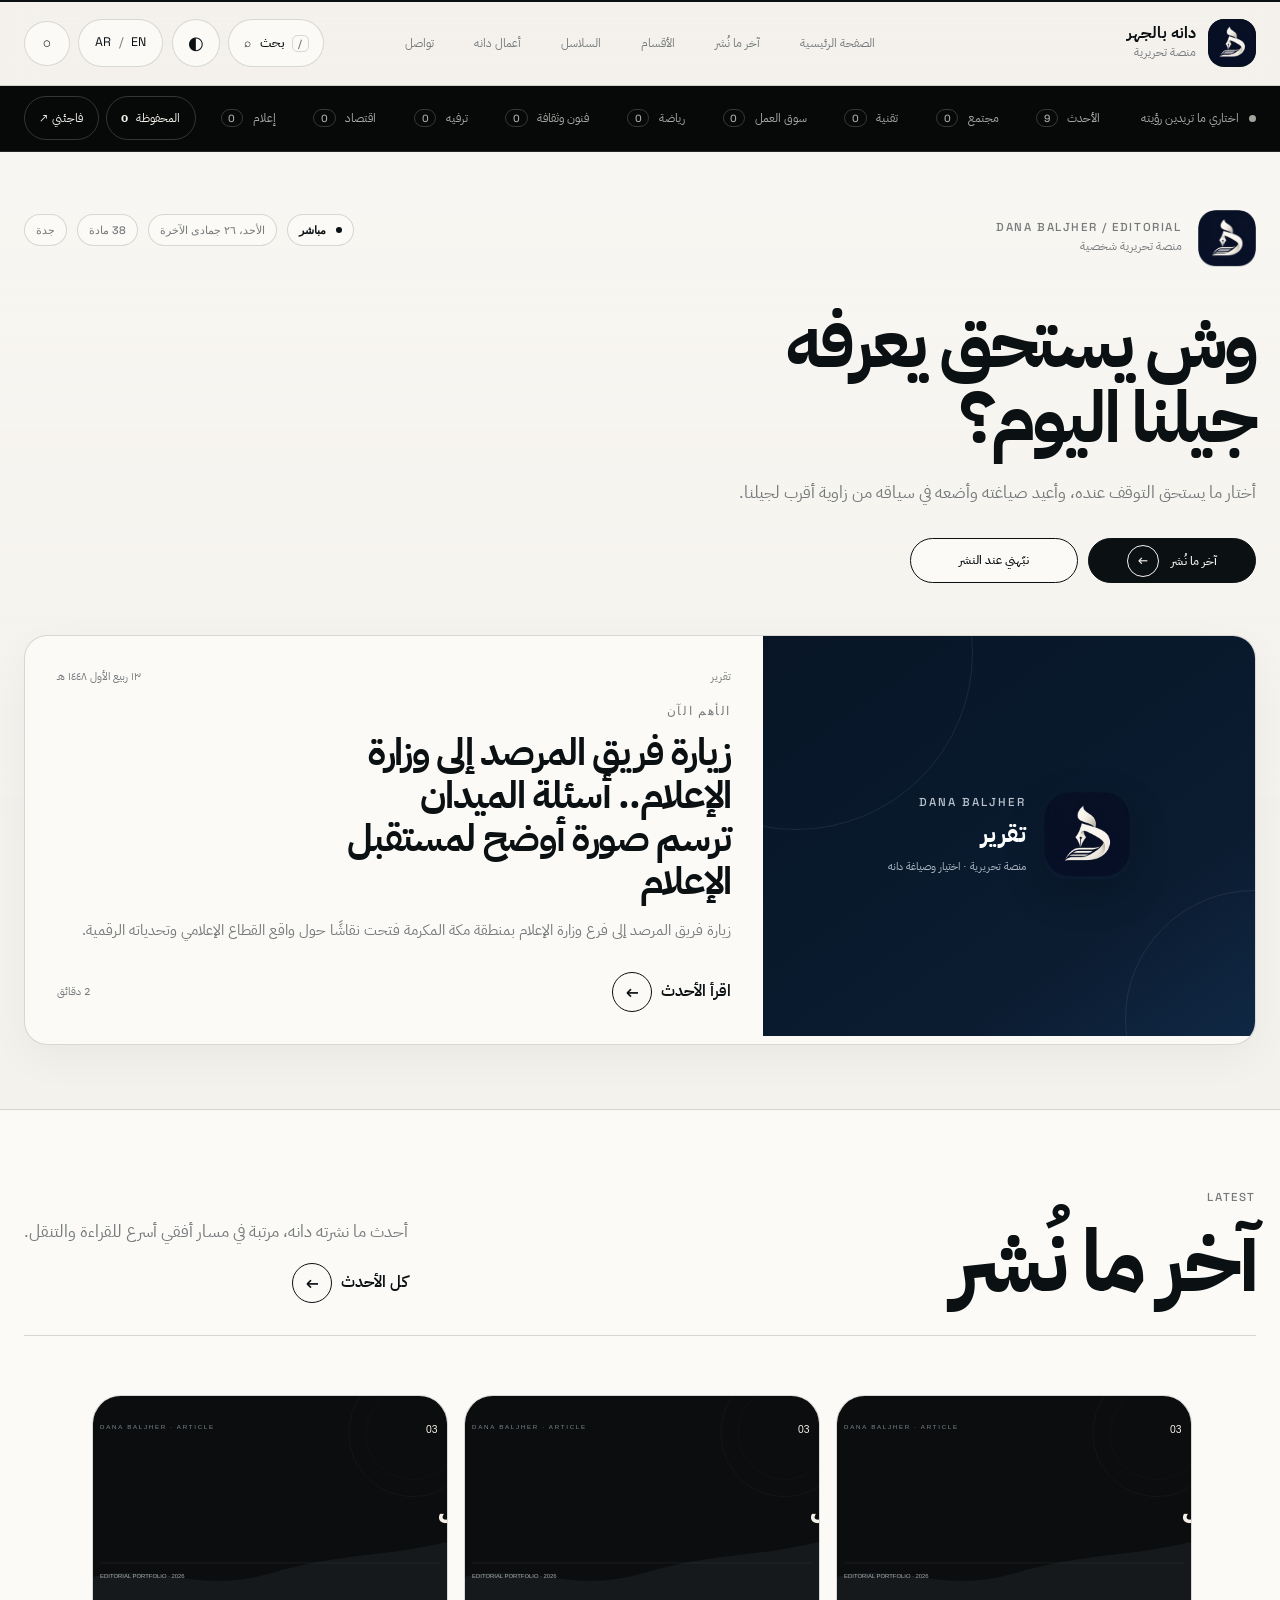
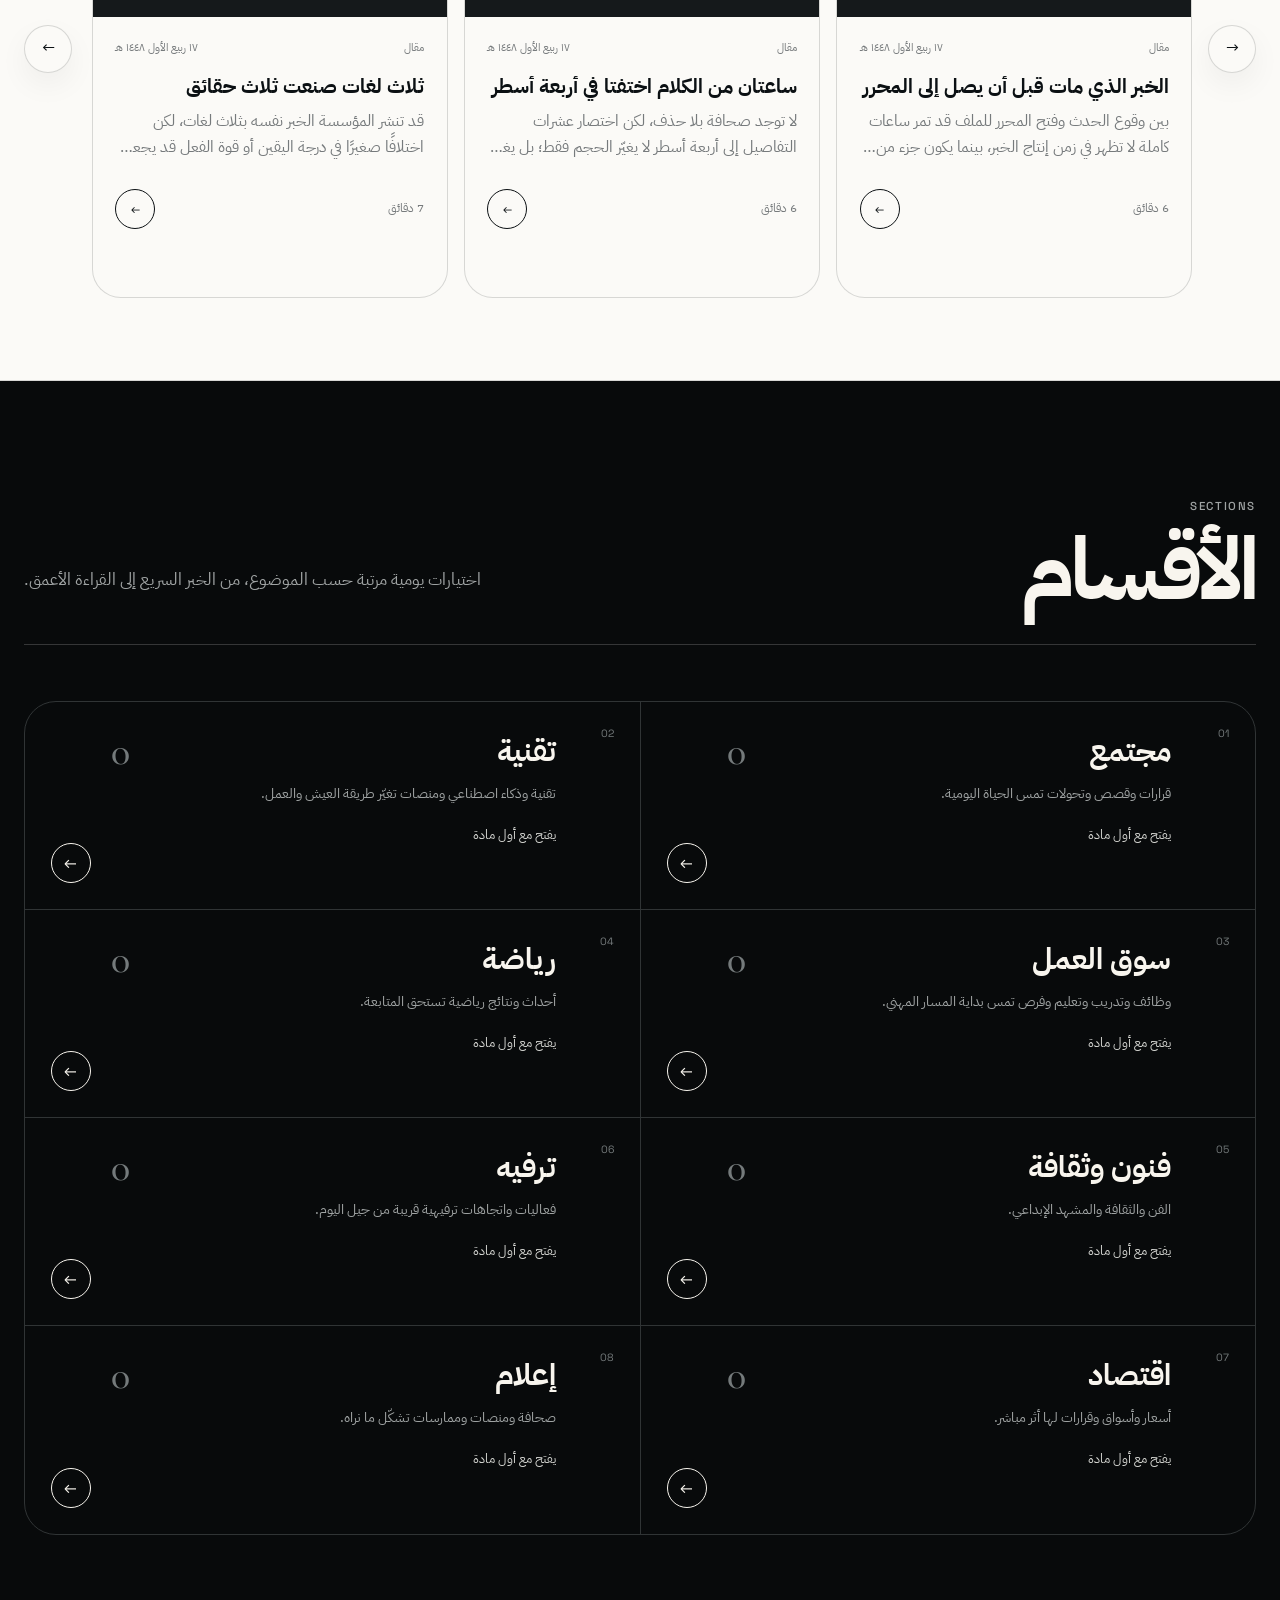
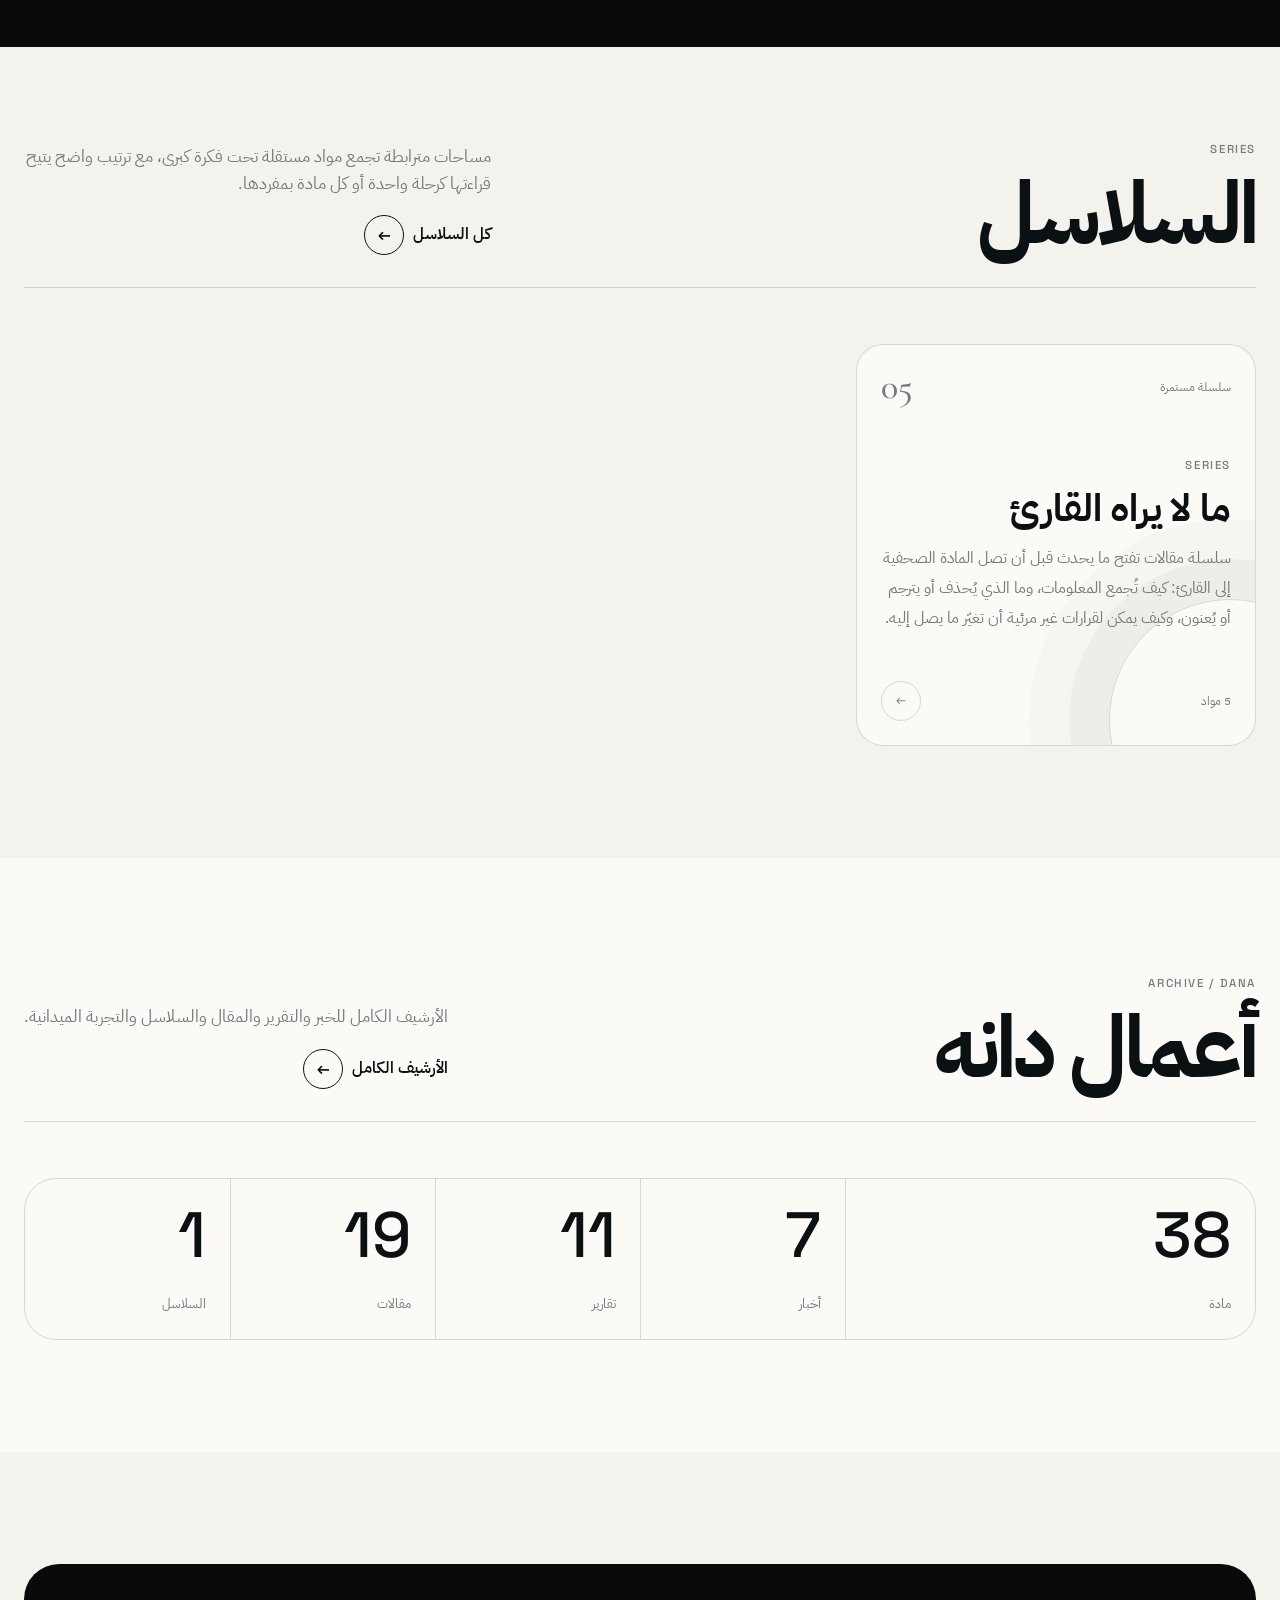
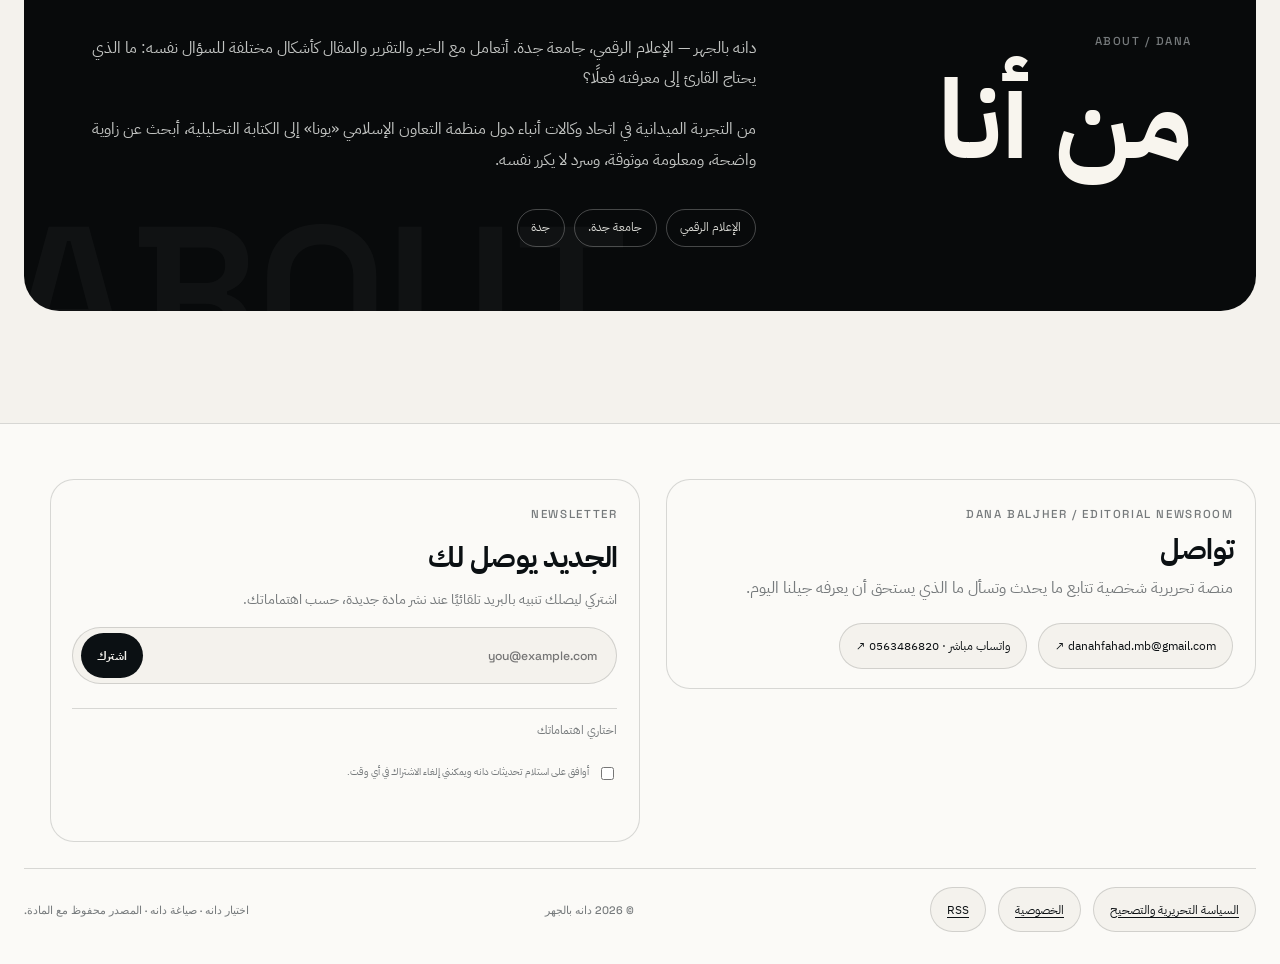
==== commit 8730ab9e: "Enhance UI UX and overall website experience" ====
--- a/index.html
+++ b/index.html
@@ -6,16 +6,16 @@
 <meta property="og:type" content="website"><meta property="og:title" content="دانه بالجهر | منصة تحريرية"><meta property="og:image" content="assets/brand/icon-512.png">
 <title>دانه بالجهر | منصة تحريرية</title>
 <link rel="alternate" type="application/rss+xml" title="دانه بالجهر RSS" href="https://vffsndkoaswcnnlzpvuu.supabase.co/functions/v1/public-feed">
-<link rel="icon" href="assets/brand/favicon.png?v=18.9"><link rel="apple-touch-icon" href="assets/brand/icon-192.png"><link rel="manifest" href="manifest.webmanifest">
+<link rel="icon" href="assets/brand/favicon.png?v=18.10"><link rel="apple-touch-icon" href="assets/brand/icon-192.png"><link rel="manifest" href="manifest.webmanifest">
 <link rel="preconnect" href="https://fonts.googleapis.com"><link rel="preconnect" href="https://fonts.gstatic.com" crossorigin>
 <link href="https://fonts.googleapis.com/css2?family=Aref+Ruqaa+Ink:wght@400;700&family=Cormorant+Garamond:wght@400;500;600&family=IBM+Plex+Sans+Arabic:wght@300;400;500;600;700&family=Space+Grotesk:wght@400;500;600;700&display=swap" rel="stylesheet">
-<link rel="stylesheet" href="styles.css?v=18.9">
-<script defer src="articles.js"></script><script defer src="translations-en.js?v=20260901-v18"></script><script defer src="series-data.js?v=20260901-v18"></script><script defer src="backend.js?v=20260901-v18-9"></script><script defer src="pdf-export.js?v=18.9"></script><script defer src="app.js?v=18.9"></script>
+<link rel="stylesheet" href="styles.css?v=18.11">
+<script defer src="articles.js"></script><script defer src="translations-en.js?v=20260901-v18"></script><script defer src="series-data.js?v=20260901-v18"></script><script defer src="backend.js?v=20260901-v18-10"></script><script defer src="pdf-export.js?v=18.10"></script><script defer src="app.js?v=18.11"></script>
 </head>
 <body data-page="home">
 <a class="skip-link" href="#main">تجاوز إلى المحتوى</a><div class="page-progress" id="pageProgress"><span></span></div>
 <header class="site-header"><div class="shell header-row">
-<a class="brand" href="index.html"><span class="brand-mark"><img src="assets/brand/dana-mark.png?v=18.9" alt="" width="46" height="46"></span><span><strong data-name>دانه بالجهر</strong><small data-portfolio>منصة تحريرية</small></span></a>
+<a class="brand" href="index.html"><span class="brand-mark"><img src="assets/brand/dana-mark.png?v=18.10" alt="" width="46" height="46"></span><span><strong data-name>دانه بالجهر</strong><small data-portfolio>منصة تحريرية</small></span></a>
 <nav class="primary-nav"><a href="index.html" data-i18n="home">الصفحة الرئيسية</a><a href="index.html#now" data-i18n="latestNow">الأحدث</a><a href="index.html#sections" data-i18n="sections">الأقسام</a><a href="series.html" data-i18n="series">السلاسل</a><a href="archive.html" data-i18n="danaWork">أعمال دانه</a><a href="index.html#contact" data-i18n="contact">تواصل</a></nav>
 <div class="header-actions"><button class="icon-button notify-button" type="button" data-push-toggle aria-label="تنبيهات النشر">♢</button><button id="langToggle" class="utility" type="button">AR <span>/</span> EN</button><button id="themeToggle" class="icon-button" type="button" aria-label="المظهر">◐</button><button id="searchToggle" class="search-button" type="button"><span>⌕</span><b data-i18n="search">بحث</b><kbd>/</kbd></button><button id="menuToggle" class="icon-button menu-button" type="button">☰</button></div>
 </div></header>
@@ -29,6 +29,6 @@
 </div></footer>
 <button class="back-to-top" id="backToTop" type="button" aria-label="إلى الأعلى" title="إلى الأعلى">↑</button>
 <section class="search-overlay" id="searchPanel" hidden aria-hidden="true"><button class="search-backdrop" data-search-close aria-label="close"></button><div class="search-dialog"><div class="search-head"><div><span class="eyebrow">SEARCH / <b data-search-total>—</b></span><h2 data-i18n="searchArchive">ابحثي في الأرشيف</h2></div><button data-search-close class="close-button">ESC ×</button></div><label class="global-search"><span>⌕</span><input id="globalSearch" type="search" autocomplete="off" placeholder="ابدئي بحرف أو كلمة من العنوان…"></label><div class="search-meta"><span id="searchStatus"></span><span data-i18n="titleMatch">المطابقة من بداية كلمات العنوان</span></div><div id="quickResults" class="quick-results"></div></div></section>
-<aside class="mobile-drawer" id="mobileDrawer" aria-hidden="true"><div class="drawer-head"><a class="brand" href="index.html"><img src="assets/brand/dana-mark.png?v=18.9" alt=""><span><strong data-name>دانه بالجهر</strong><small data-portfolio>منصة تحريرية</small></span></a><button id="drawerClose">×</button></div><div class="drawer-links"><a href="index.html" data-i18n="home">الصفحة الرئيسية</a><a href="index.html#now" data-i18n="latestNow">الأحدث</a><a href="index.html#sections" data-i18n="sections">الأقسام</a><a href="section.html?section=society" data-i18n="societyTopic">مجتمع</a><a href="section.html?section=tech" data-i18n="techTopic">تقنية</a><a href="section.html?section=careers" data-i18n="careersTopic">سوق العمل</a><a href="section.html?section=sports" data-i18n="sportsTopic">رياضة</a><a href="section.html?section=arts" data-i18n="artsTopic">فنون وثقافة</a><a href="section.html?section=entertainment" data-i18n="entertainmentTopic">ترفيه</a><a href="section.html?section=economy" data-i18n="economyTopic">اقتصاد</a><a href="section.html?section=media" data-i18n="mediaTopic">إعلام</a><a href="series.html" data-i18n="series">السلاسل</a><a href="archive.html" data-i18n="danaWork">أعمال دانه</a><a href="index.html#about" data-i18n="about">من أنا</a><a href="index.html#contact" data-i18n="contact">تواصل</a></div><div class="drawer-language"><button data-drawer-lang="ar">العربية</button><button data-drawer-lang="en">English</button></div><button id="drawerSearch" class="drawer-search" data-i18n="searchArchive">ابحثي في الأرشيف</button></aside><div class="drawer-backdrop" id="drawerBackdrop" hidden></div>
+<aside class="mobile-drawer" id="mobileDrawer" aria-hidden="true"><div class="drawer-head"><a class="brand" href="index.html"><img src="assets/brand/dana-mark.png?v=18.10" alt=""><span><strong data-name>دانه بالجهر</strong><small data-portfolio>منصة تحريرية</small></span></a><button id="drawerClose">×</button></div><div class="drawer-links"><a href="index.html" data-i18n="home">الصفحة الرئيسية</a><a href="index.html#now" data-i18n="latestNow">الأحدث</a><a href="index.html#sections" data-i18n="sections">الأقسام</a><a href="section.html?section=society" data-i18n="societyTopic">مجتمع</a><a href="section.html?section=tech" data-i18n="techTopic">تقنية</a><a href="section.html?section=careers" data-i18n="careersTopic">سوق العمل</a><a href="section.html?section=sports" data-i18n="sportsTopic">رياضة</a><a href="section.html?section=arts" data-i18n="artsTopic">فنون وثقافة</a><a href="section.html?section=entertainment" data-i18n="entertainmentTopic">ترفيه</a><a href="section.html?section=economy" data-i18n="economyTopic">اقتصاد</a><a href="section.html?section=media" data-i18n="mediaTopic">إعلام</a><a href="series.html" data-i18n="series">السلاسل</a><a href="archive.html" data-i18n="danaWork">أعمال دانه</a><a href="index.html#about" data-i18n="about">من أنا</a><a href="index.html#contact" data-i18n="contact">تواصل</a></div><div class="drawer-language"><button data-drawer-lang="ar">العربية</button><button data-drawer-lang="en">English</button></div><button id="drawerSearch" class="drawer-search" data-i18n="searchArchive">ابحثي في الأرشيف</button></aside><div class="drawer-backdrop" id="drawerBackdrop" hidden></div>
 <div class="reading-dock" id="readingDock" hidden></div><div class="toast" id="toast" hidden></div>
-</body></html>+</body></html>
--- a/styles.css
+++ b/styles.css
@@ -311,7 +311,7 @@
 @media(max-width:760px){.editorial-status>a.status-live{font-size:.61rem;padding:.4rem .58rem}.live-today-status{font-size:.68rem;max-width:100%;flex-wrap:wrap}}
 
 
-/* V18.9 — language fidelity + unified controls */
+/* V18.10 — language fidelity + unified controls */
 :root{--control-fs:.78rem;--control-h:2.85rem}
 .primary-nav a,.utility,.search-button,.ribbon-link,.ribbon-tools button,.btn,.footer-direct a,.newsletter-row button,.footer-top-button,.policy-links a,.article-tools button{font-size:var(--control-fs)!important}
 .header-actions>button,.utility,.search-button{min-height:var(--control-h)}
@@ -321,3 +321,12 @@
 .legal-nav a{font-size:var(--control-fs)!important}.legal-page h1{font-size:clamp(2.8rem,5.2vw,5.3rem)}.legal-page h2{font-size:1.08rem}.legal-page p{font-size:.96rem}
 html[lang="en"] body{font-family:"Space Grotesk","IBM Plex Sans Arabic",sans-serif}html[lang="en"] .primary-nav a,html[lang="en"] .content-ribbon,html[lang="en"] .header-actions button{font-size:var(--control-fs)!important}
 @media(max-width:760px){:root{--control-fs:.74rem;--control-h:2.65rem}.newsroom-notify{white-space:normal!important}.translation-loading{min-height:45vh;padding-block:2.5rem}.legal-page h1{font-size:2.8rem}}
+
+/* V18.11 — dedicated, reliable subscription page */
+.subscription-page{min-height:100vh;background:var(--bg)}.subscription-main{padding-block:clamp(3rem,7vw,6.5rem)}
+.subscription-intro{max-width:58rem;margin-bottom:clamp(2rem,4vw,3.5rem)}.subscription-intro h1{font-size:clamp(3.2rem,7vw,7rem);line-height:1;letter-spacing:-.05em;margin:.7rem 0 1.2rem}.subscription-intro p{font-size:clamp(1rem,1.4vw,1.25rem);line-height:1.9;color:var(--muted);max-width:45rem;margin:0}
+.subscription-grid{display:grid;grid-template-columns:minmax(0,1.45fr) minmax(18rem,.75fr);gap:1rem;align-items:start}.subscription-side{display:grid;gap:1rem}.subscription-card{border:1px solid var(--line);border-radius:1.6rem;background:var(--paper);padding:clamp(1.3rem,3vw,2.2rem)}.subscription-card h2{font-size:clamp(1.7rem,3vw,2.5rem);margin:.5rem 0}.subscription-card>p{color:var(--muted);line-height:1.8;margin:0 0 1.4rem}
+.subscription-form{display:grid;gap:1.15rem;margin-top:1.8rem}.subscription-field{display:grid;gap:.5rem;font-size:.76rem;color:var(--muted)}.subscription-field input{width:100%;min-height:3.55rem;border:1px solid var(--line);border-radius:1rem;background:var(--bg);color:var(--ink);padding:0 1rem;font:500 1rem "Space Grotesk","IBM Plex Sans Arabic",sans-serif}.subscription-topics{border:0;border-top:1px solid var(--line);margin:0;padding:1.1rem 0 0;display:grid;grid-template-columns:repeat(3,minmax(0,1fr));gap:.65rem}.subscription-topics legend{padding:0 0 .8rem;font-weight:700}.subscription-topics label{position:relative}.subscription-topics input{position:absolute;opacity:0;pointer-events:none}.subscription-topics span{display:flex;align-items:center;justify-content:center;min-height:2.8rem;border:1px solid var(--line);border-radius:999px;padding:.5rem .7rem;font-size:.72rem;color:var(--muted);cursor:pointer;text-align:center}.subscription-topics input:checked+span{background:var(--ink);color:var(--bg);border-color:var(--ink)}.subscription-consent{display:grid;grid-template-columns:auto 1fr;gap:.6rem;align-items:start;color:var(--muted);font-size:.72rem;line-height:1.7}.subscription-consent input{margin-top:.3rem}.subscription-submit{width:100%;min-height:3.25rem}.subscription-status{min-height:1.5rem;font-size:.75rem;line-height:1.7}.subscription-status.success{color:#147b45}.subscription-status.error,#pushStatus{color:#a7461a}.subscription-side .btn{width:100%;min-height:3rem}.subscription-side small{display:block;margin-top:.75rem;line-height:1.6}.subscription-promise ul{margin:1rem 0 0;padding-inline-start:1.25rem;display:grid;gap:.8rem;color:var(--muted);font-size:.82rem;line-height:1.65}.subscription-footer{border-top:1px solid var(--line);padding-block:1.4rem 2.2rem;display:flex;justify-content:space-between;gap:1rem;color:var(--muted);font-size:.72rem}
+html[lang="en"] .subscription-page{font-family:"Space Grotesk","IBM Plex Sans Arabic",sans-serif}html[lang="en"] .subscription-intro h1{max-width:12ch}
+@media(max-width:880px){.subscription-grid{grid-template-columns:1fr}.subscription-topics{grid-template-columns:repeat(2,minmax(0,1fr))}}
+@media(max-width:520px){.subscription-main{padding-block:2.3rem}.subscription-intro h1{font-size:3.4rem}.subscription-card{border-radius:1.25rem;padding:1.15rem}.subscription-topics{grid-template-columns:1fr 1fr}.subscription-footer{display:grid}}
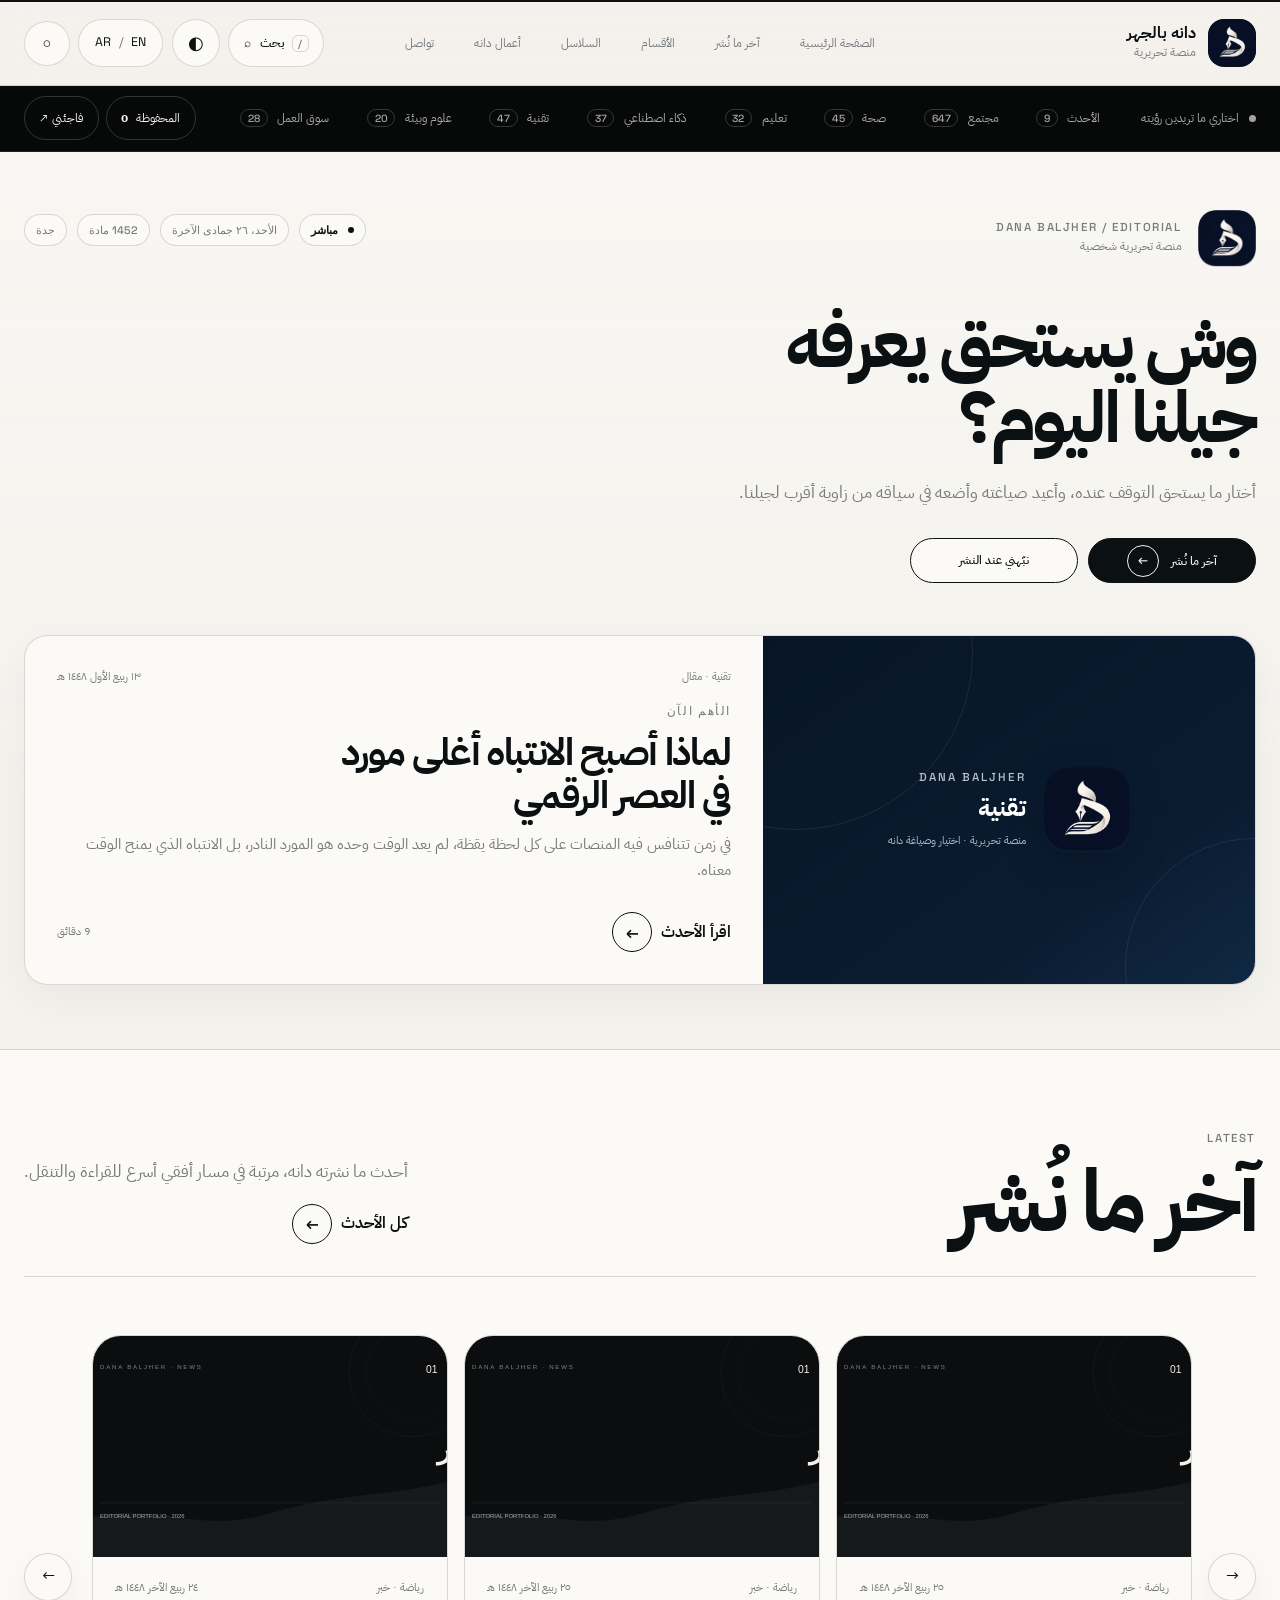
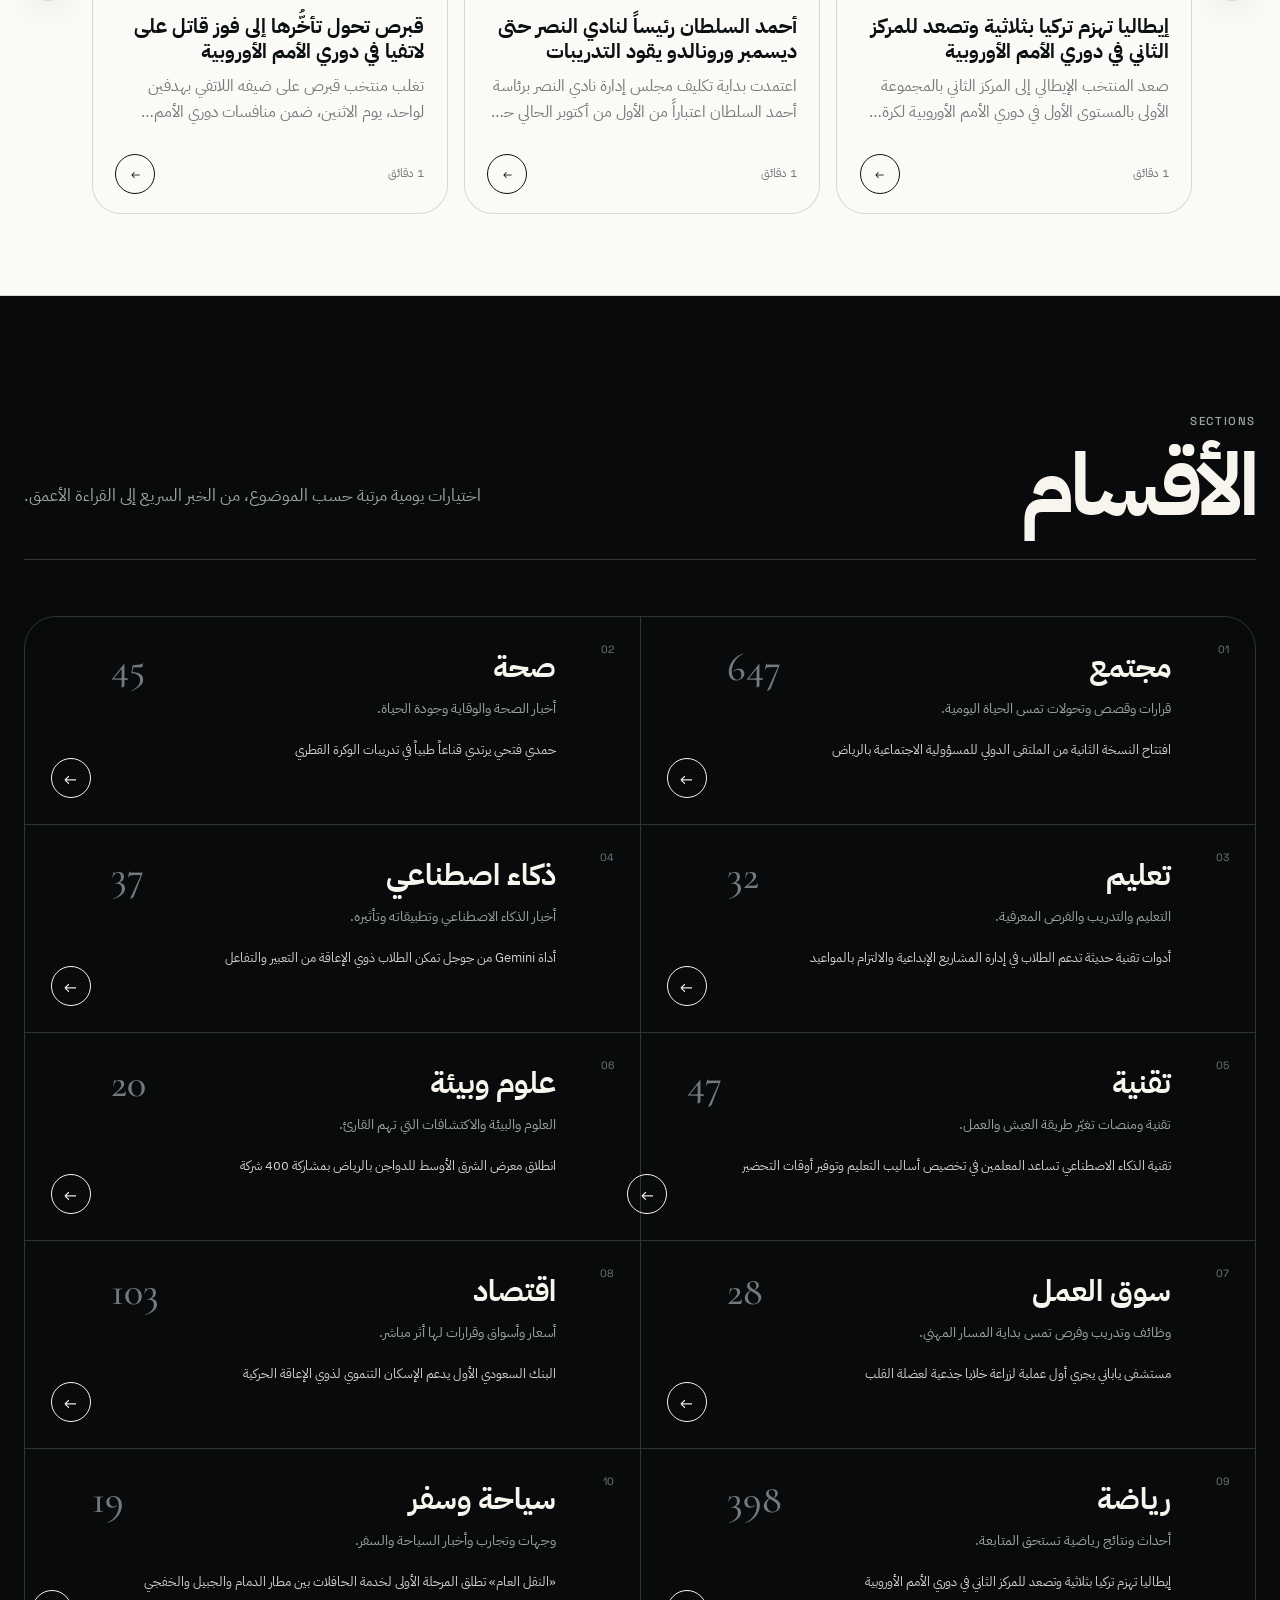
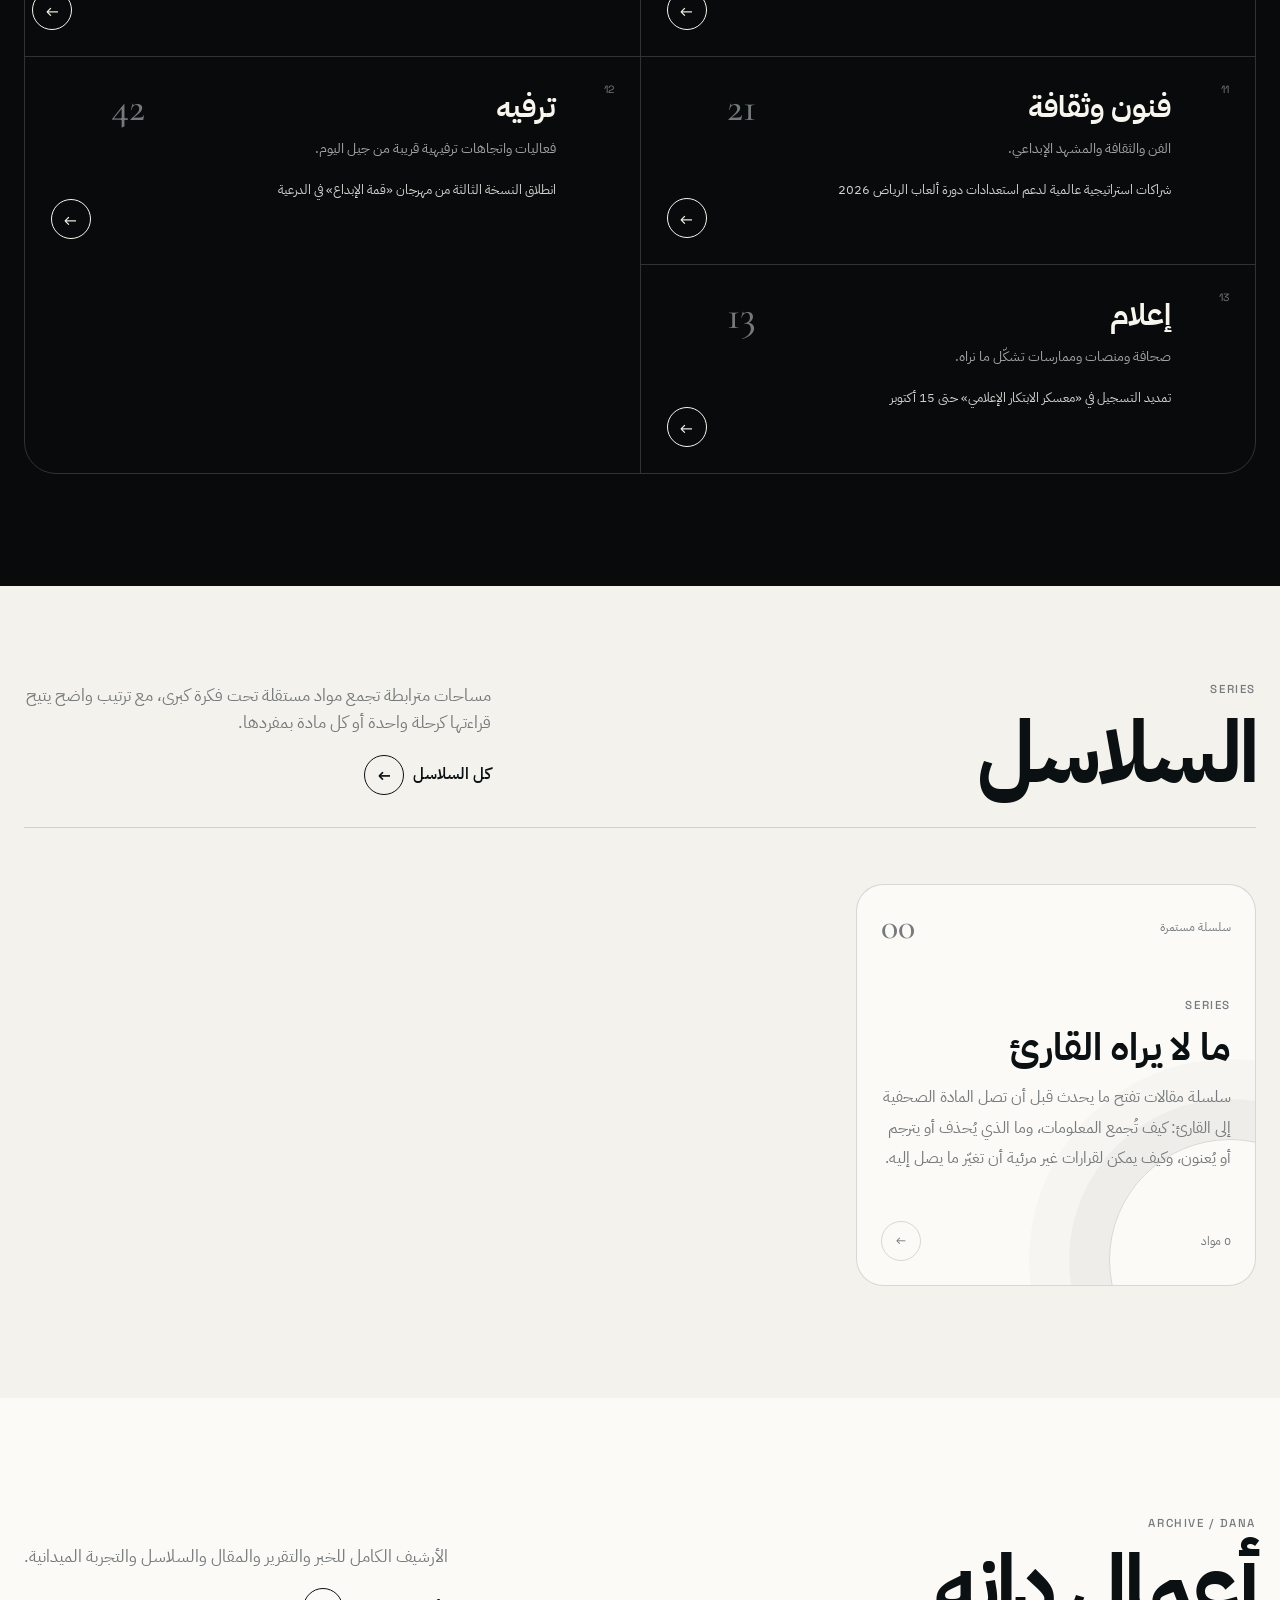
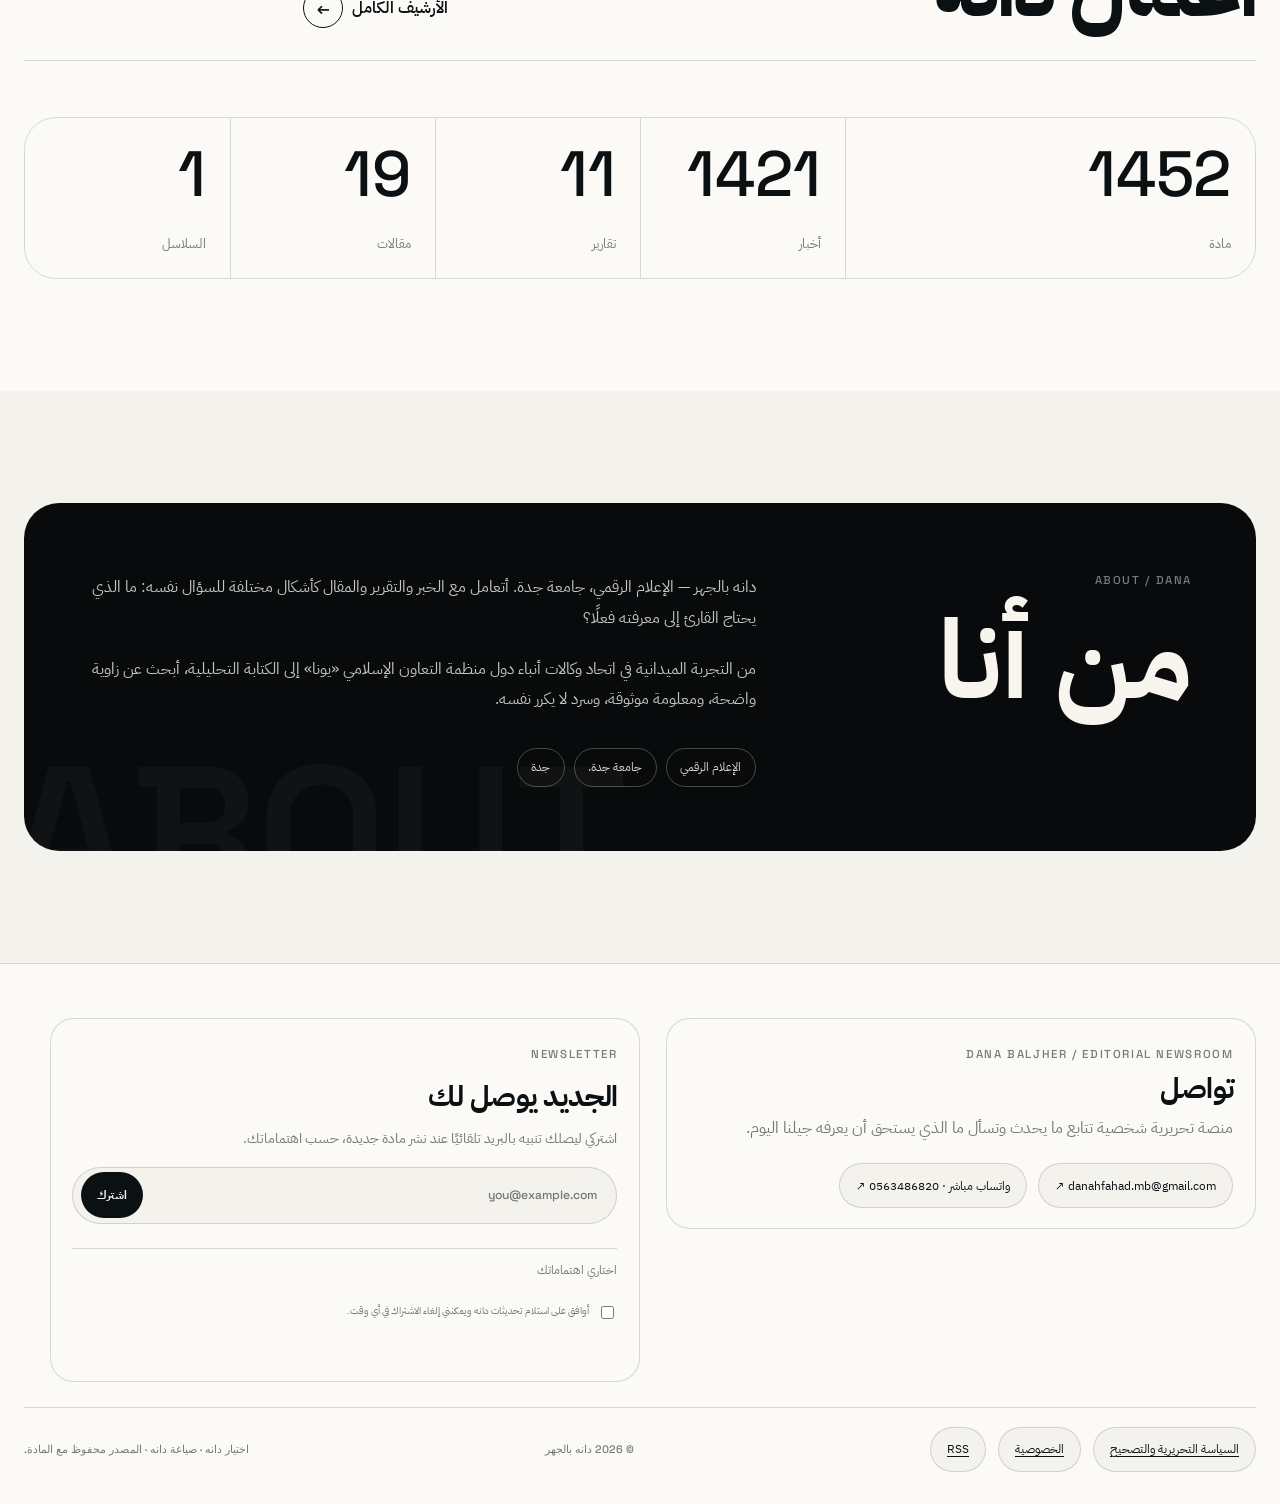
==== commit af471c64: "Refresh reader backend version and feed URL" ====
--- a/index.html
+++ b/index.html
@@ -3,14 +3,15 @@
 <head>
 <meta charset="utf-8"><meta name="viewport" content="width=device-width,initial-scale=1,viewport-fit=cover">
 <meta name="theme-color" content="#f5f3ee"><meta name="description" content="منصة دانه بالجهر التحريرية — أخبار وتقارير ومقالات وسلاسل من زاوية تسأل: وش يستحق يعرفه جيلنا اليوم؟"><meta name="author" content="دانه بالجهر">
+  <meta name="google-site-verification" content="qv4a4_UOnadFG6-ryh5ZseNF7m4YBMVK5atc0M4wTv8">
 <meta property="og:type" content="website"><meta property="og:title" content="دانه بالجهر | منصة تحريرية"><meta property="og:image" content="assets/brand/icon-512.png">
 <title>دانه بالجهر | منصة تحريرية</title>
-<link rel="alternate" type="application/rss+xml" title="دانه بالجهر RSS" href="https://vffsndkoaswcnnlzpvuu.supabase.co/functions/v1/public-feed">
+<link rel="alternate" type="application/rss+xml" title="دانه بالجهر RSS" href="https://xydocbujrhcunpftaeyj.supabase.co/functions/v1/public-feed">
 <link rel="icon" href="assets/brand/favicon.png?v=18.10"><link rel="apple-touch-icon" href="assets/brand/icon-192.png"><link rel="manifest" href="manifest.webmanifest">
 <link rel="preconnect" href="https://fonts.googleapis.com"><link rel="preconnect" href="https://fonts.gstatic.com" crossorigin>
 <link href="https://fonts.googleapis.com/css2?family=Aref+Ruqaa+Ink:wght@400;700&family=Cormorant+Garamond:wght@400;500;600&family=IBM+Plex+Sans+Arabic:wght@300;400;500;600;700&family=Space+Grotesk:wght@400;500;600;700&display=swap" rel="stylesheet">
 <link rel="stylesheet" href="styles.css?v=18.11">
-<script defer src="articles.js"></script><script defer src="translations-en.js?v=20260901-v18"></script><script defer src="series-data.js?v=20260901-v18"></script><script defer src="backend.js?v=20260901-v18-10"></script><script defer src="pdf-export.js?v=18.10"></script><script defer src="app.js?v=18.11"></script>
+<script defer src="articles.js"></script><script defer src="translations-en.js?v=20260901-v18"></script><script defer src="series-data.js?v=20260901-v18"></script><script defer src="backend.js?v=20261020-v2"></script><script defer src="pdf-export.js?v=18.10"></script><script defer src="app.js?v=18.11"></script>
 </head>
 <body data-page="home">
 <a class="skip-link" href="#main">تجاوز إلى المحتوى</a><div class="page-progress" id="pageProgress"><span></span></div>
@@ -25,7 +26,7 @@
   <div class="footer-brand-block"><span class="eyebrow">DANA BALJHER / EDITORIAL NEWSROOM</span><h3 class="footer-contact-title" data-i18n="contact">تواصل</h3><p data-i18n="footerText">منصة تحريرية شخصية تتابع ما يحدث وتسأل ما الذي يستحق أن يعرفه جيلنا اليوم.</p><div class="footer-direct"><a href="mailto:danahfahad.mb@gmail.com?subject=%D8%AA%D9%88%D8%A7%D8%B5%D9%84%20%D9%85%D9%86%20%D9%85%D9%86%D8%B5%D8%A9%20%D8%AF%D8%A7%D9%86%D9%87">danahfahad.mb@gmail.com ↗</a><a href="https://wa.me/966563486820?text=%D9%85%D8%B1%D8%AD%D8%A8%D8%A7%20%D8%AF%D8%A7%D9%86%D9%87%D8%8C%20%D8%AA%D9%88%D8%A7%D8%B5%D9%84%D8%AA%20%D9%85%D8%B9%D9%83%20%D9%85%D9%86%20%D8%A7%D9%84%D9%85%D9%88%D9%82%D8%B9" target="_blank" rel="noopener" data-i18n="whatsappDirect">واتساب مباشر ↗</a></div></div>
   <div class="footer-newsletter"><span class="eyebrow">NEWSLETTER</span><h3 data-i18n="newsletterTitle">الجديد يوصل لك</h3><p data-i18n="newsletterDeck">اشتركي ليصلك تنبيه بالبريد عند نشر مادة جديدة، حسب اهتماماتك.</p><form class="newsletter-form" data-newsletter-form><div class="newsletter-row"><input type="email" name="email" autocomplete="email" required placeholder="you@example.com" aria-label="Email"><button type="submit" data-i18n="subscribe">اشترك</button></div><details class="newsletter-topics"><summary data-i18n="chooseInterests">اختاري اهتماماتك</summary><div><label><input type="checkbox" name="topic" value="all" checked><span data-i18n="allTopics">كل الجديد</span></label><label><input type="checkbox" name="topic" value="tech"><span data-i18n="techTopic">تقنية</span></label><label><input type="checkbox" name="topic" value="careers"><span data-i18n="careersTopic">سوق العمل</span></label><label><input type="checkbox" name="topic" value="sports"><span data-i18n="sportsTopic">رياضة</span></label><label><input type="checkbox" name="topic" value="arts"><span data-i18n="artsTopic">فنون وثقافة</span></label><label><input type="checkbox" name="topic" value="society"><span data-i18n="societyTopic">مجتمع</span></label><label><input type="checkbox" name="topic" value="economy"><span data-i18n="economyTopic">اقتصاد</span></label><label><input type="checkbox" name="topic" value="media"><span data-i18n="mediaTopic">إعلام</span></label><label><input type="checkbox" name="topic" value="entertainment"><span data-i18n="entertainmentTopic">ترفيه</span></label></div></details><label class="newsletter-consent"><input type="checkbox" name="consent" required><span data-i18n="newsletterConsent">أوافق على استلام تحديثات دانه ويمكنني إلغاء الاشتراك في أي وقت.</span></label><small data-newsletter-status aria-live="polite"></small></form></div>
   
-  <div class="footer-bottom"><div class="policy-links"><a href="editorial.html" data-i18n="editorialPolicy">السياسة التحريرية والتصحيح</a><a href="privacy.html" data-i18n="privacy">الخصوصية</a><a href="https://vffsndkoaswcnnlzpvuu.supabase.co/functions/v1/public-feed" target="_blank" rel="noopener">RSS</a></div><small>© <span data-year></span> <span data-name>دانه بالجهر</span></small><small data-i18n="footerNote">اختيار دانه · صياغة دانه · المصدر محفوظ مع المادة.</small></div>
+  <div class="footer-bottom"><div class="policy-links"><a href="editorial.html" data-i18n="editorialPolicy">السياسة التحريرية والتصحيح</a><a href="privacy.html" data-i18n="privacy">الخصوصية</a><a href="https://xydocbujrhcunpftaeyj.supabase.co/functions/v1/public-feed" target="_blank" rel="noopener">RSS</a></div><small>© <span data-year></span> <span data-name>دانه بالجهر</span></small><small data-i18n="footerNote">اختيار دانه · صياغة دانه · المصدر محفوظ مع المادة.</small></div>
 </div></footer>
 <button class="back-to-top" id="backToTop" type="button" aria-label="إلى الأعلى" title="إلى الأعلى">↑</button>
 <section class="search-overlay" id="searchPanel" hidden aria-hidden="true"><button class="search-backdrop" data-search-close aria-label="close"></button><div class="search-dialog"><div class="search-head"><div><span class="eyebrow">SEARCH / <b data-search-total>—</b></span><h2 data-i18n="searchArchive">ابحثي في الأرشيف</h2></div><button data-search-close class="close-button">ESC ×</button></div><label class="global-search"><span>⌕</span><input id="globalSearch" type="search" autocomplete="off" placeholder="ابدئي بحرف أو كلمة من العنوان…"></label><div class="search-meta"><span id="searchStatus"></span><span data-i18n="titleMatch">المطابقة من بداية كلمات العنوان</span></div><div id="quickResults" class="quick-results"></div></div></section>
